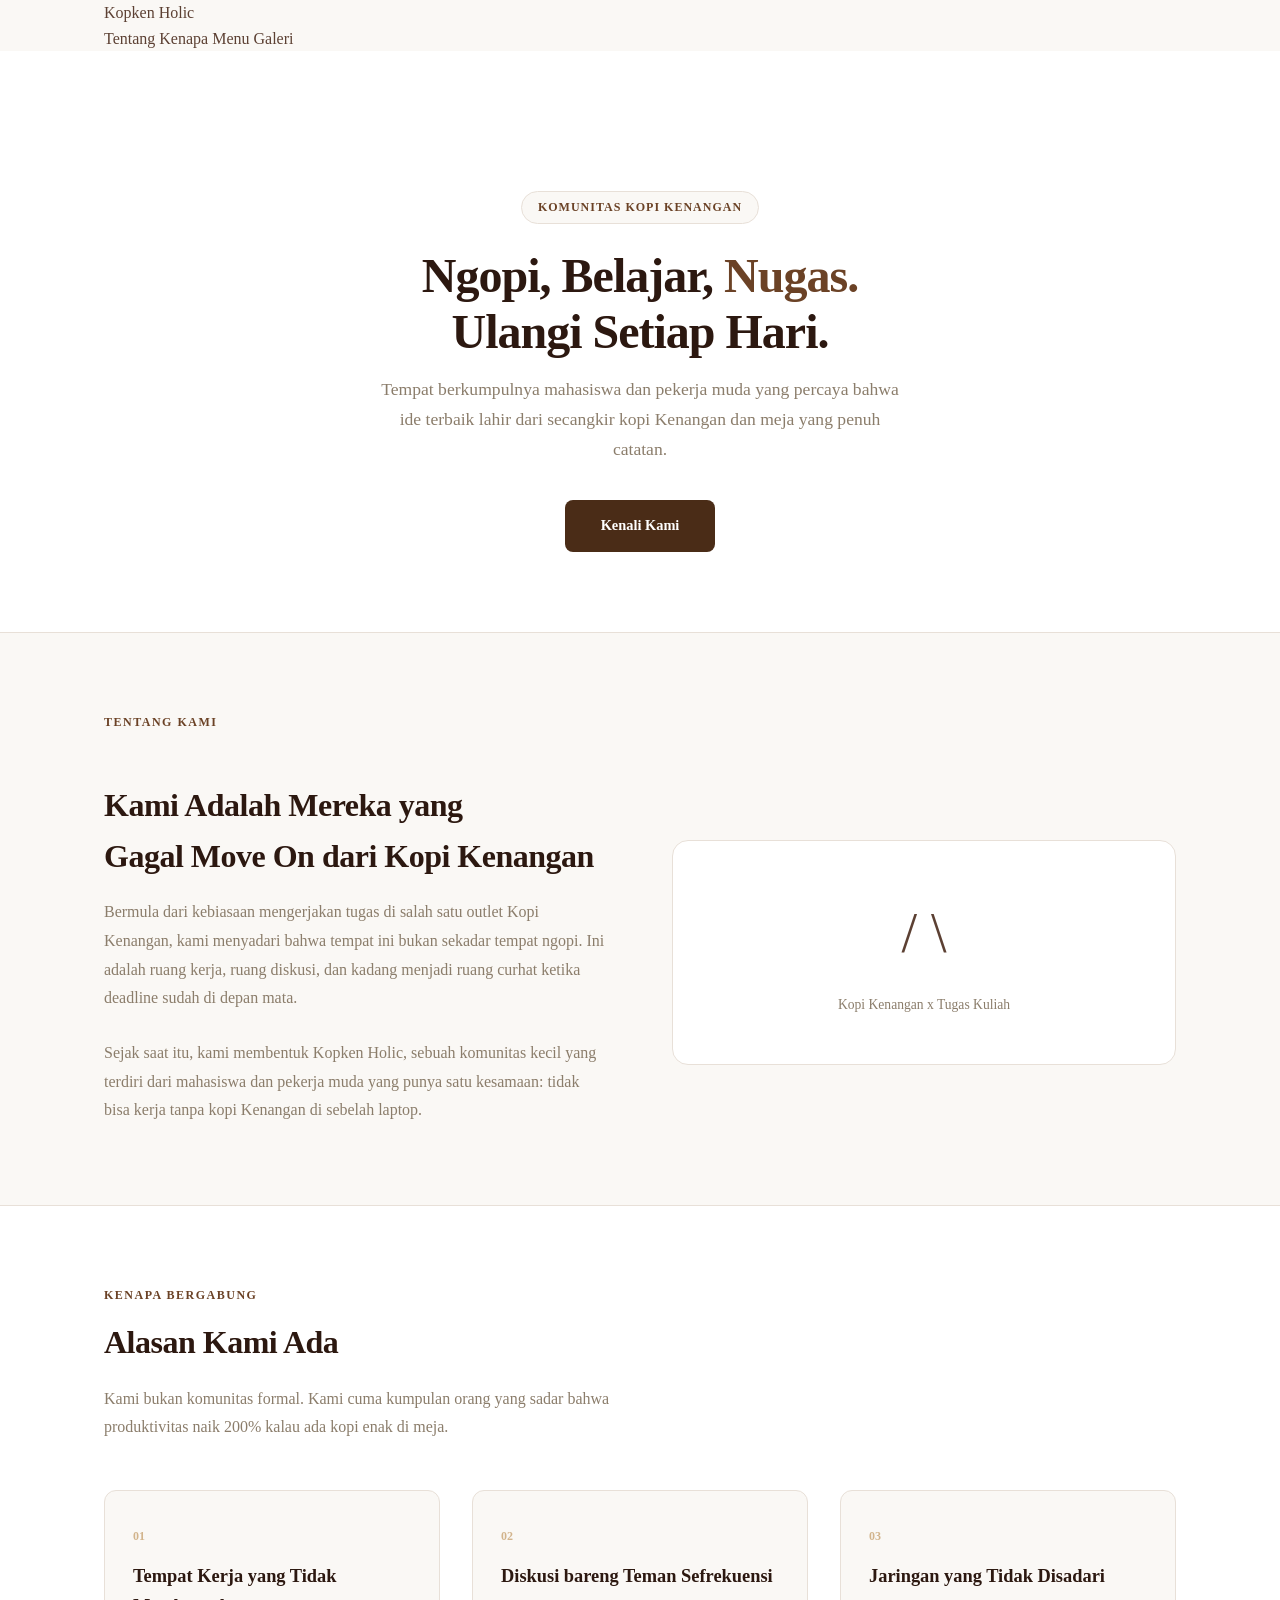
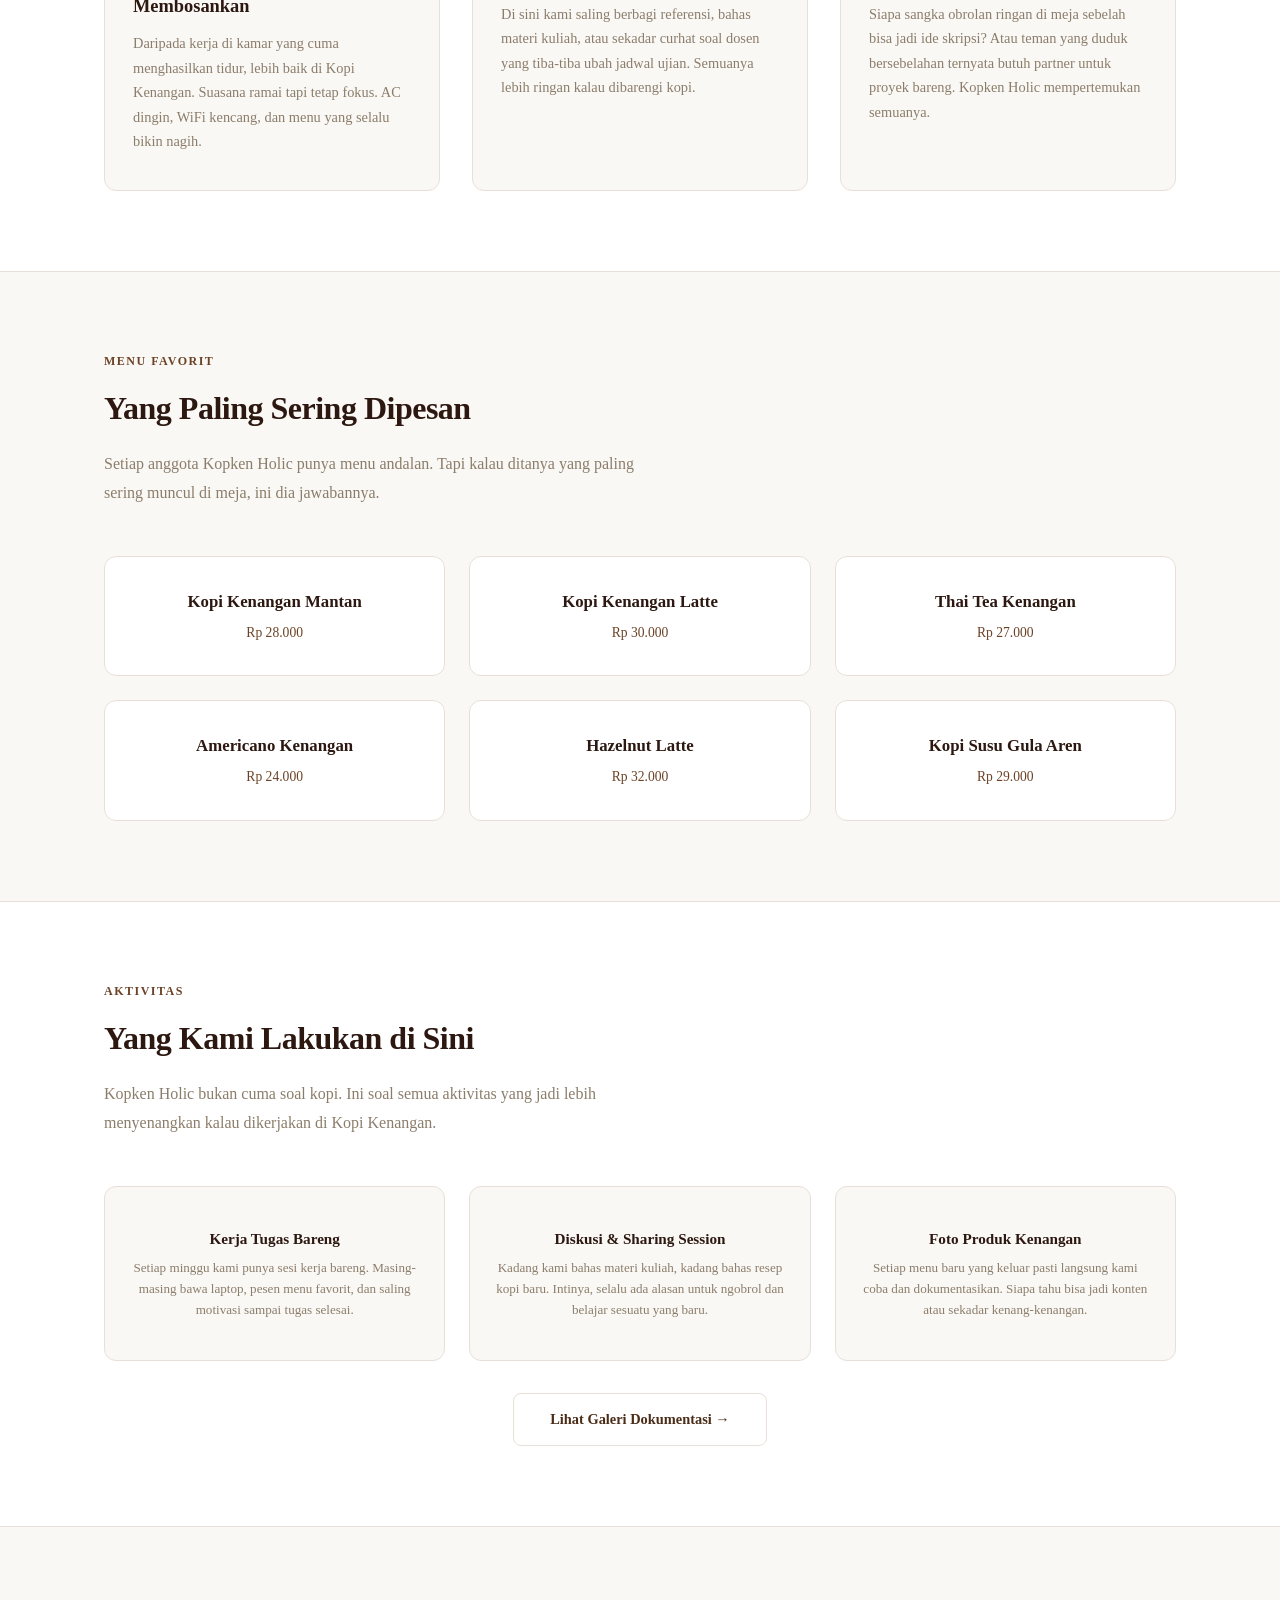
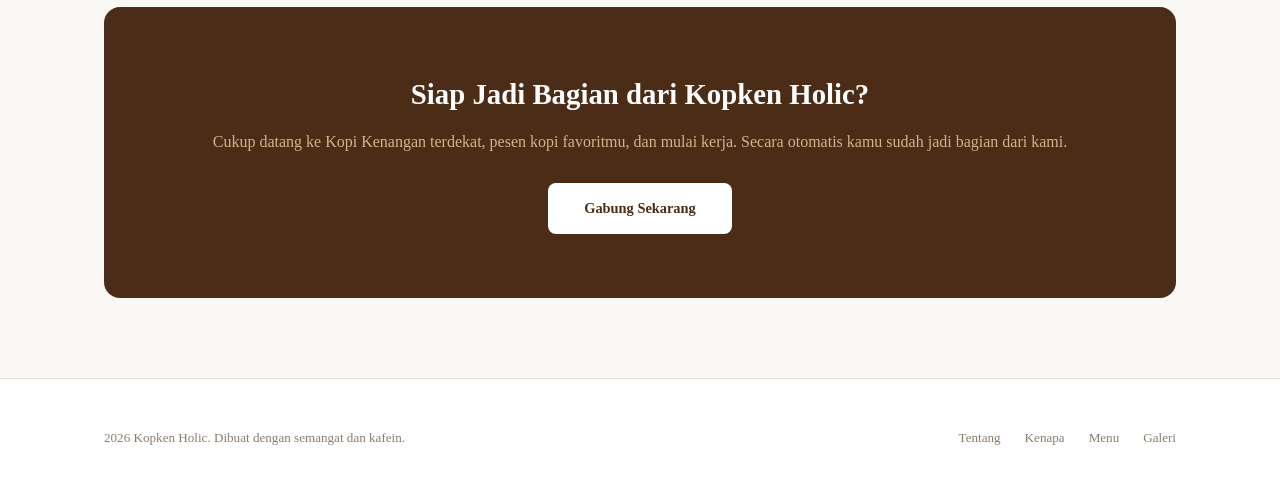
==== index.html @ 0ec41413 "p" ====
<!DOCTYPE html>
<html lang="id">
<head>
  <meta charset="UTF-8">
  <meta name="viewport" content="width=device-width, initial-scale=1.0">
  <title>Kopken Holic - Komunitas Pecandu Kopi Kenangan</title>
  <meta name="description" content="Kopken Holic adalah komunitas anak muda yang hobi nongkrong di Kopi Kenangan sambil belajar dan mengerjakan tugas.">
  <link rel="preconnect" href="https://fonts.googleapis.com">
  <link rel="preconnect" href="https://fonts.gstatic.com" crossorigin>
  <link href="https://fonts.googleapis.com/css2?family=Inter:wght@300;400;500;600;700&display=swap" rel="stylesheet">
  <link rel="stylesheet" href="css/reset.css">
  <link rel="stylesheet" href="css/style.css">
  <link rel="stylesheet" href="css/gallery.css">
</head>
<body>

  <!-- Navbar -->
  <nav class="navbar">
    <div class="container">
      <div class="navbar__logo">Kopken <span>Holic</span></div>
      <div class="navbar__links">
        <a href="#tentang">Tentang</a>
        <a href="#alasan">Kenapa</a>
        <a href="#menu">Menu</a>
        <a href="pages/gallery.html">Galeri</a>
      </div>
    </div>
  </nav>

  <!-- Hero -->
  <section class="hero">
    <div class="container">
      <div class="hero__badge">Komunitas Kopi Kenangan</div>
      <h1 class="hero__title">Ngopi, Belajar, <em>Nugas.</em><br>Ulangi Setiap Hari.</h1>
      <p class="hero__subtitle">
        Tempat berkumpulnya mahasiswa dan pekerja muda yang percaya bahwa ide terbaik lahir dari secangkir kopi Kenangan dan meja yang penuh catatan.
      </p>
      <a href="#tentang" class="hero__cta">Kenali Kami</a>
    </div>
  </section>

  <!-- Tentang -->
  <section class="tentang" id="tentang">
    <div class="container">
      <div class="section-label">Tentang Kami</div>
      <div class="tentang__grid">
        <div>
          <h2 class="section-title">Kami Adalah Mereka yang<br>Gagal Move On dari Kopi Kenangan</h2>
          <p class="section-desc">
            Bermula dari kebiasaan mengerjakan tugas di salah satu outlet Kopi Kenangan, kami menyadari bahwa tempat ini bukan sekadar tempat ngopi. Ini adalah ruang kerja, ruang diskusi, dan kadang menjadi ruang curhat ketika deadline sudah di depan mata.
          </p>
          <br>
          <p class="section-desc">
            Sejak saat itu, kami membentuk Kopken Holic, sebuah komunitas kecil yang terdiri dari mahasiswa dan pekerja muda yang punya satu kesamaan: tidak bisa kerja tanpa kopi Kenangan di sebelah laptop.
          </p>
        </div>
        <div class="tentang__visual">
          <div class="tentang__icon">/ \</div>
          <div class="tentang__visual-text">Kopi Kenangan x Tugas Kuliah</div>
        </div>
      </div>
    </div>
  </section>

  <!-- Alasan Bergabung -->
  <section class="alasan" id="alasan">
    <div class="container">
      <div class="section-label">Kenapa Bergabung</div>
      <h2 class="section-title">Alasan Kami Ada</h2>
      <p class="section-desc">Kami bukan komunitas formal. Kami cuma kumpulan orang yang sadar bahwa produktivitas naik 200% kalau ada kopi enak di meja.</p>
      <div class="alasan__grid">
        <div class="alasan__card">
          <div class="alasan__card-number">01</div>
          <div class="alasan__card-title">Tempat Kerja yang Tidak Membosankan</div>
          <p class="alasan__card-desc">
            Daripada kerja di kamar yang cuma menghasilkan tidur, lebih baik di Kopi Kenangan. Suasana ramai tapi tetap fokus. AC dingin, WiFi kencang, dan menu yang selalu bikin nagih.
          </p>
        </div>
        <div class="alasan__card">
          <div class="alasan__card-number">02</div>
          <div class="alasan__card-title">Diskusi bareng Teman Sefrekuensi</div>
          <p class="alasan__card-desc">
            Di sini kami saling berbagi referensi, bahas materi kuliah, atau sekadar curhat soal dosen yang tiba-tiba ubah jadwal ujian. Semuanya lebih ringan kalau dibarengi kopi.
          </p>
        </div>
        <div class="alasan__card">
          <div class="alasan__card-number">03</div>
          <div class="alasan__card-title">Jaringan yang Tidak Disadari</div>
          <p class="alasan__card-desc">
            Siapa sangka obrolan ringan di meja sebelah bisa jadi ide skripsi? Atau teman yang duduk bersebelahan ternyata butuh partner untuk proyek bareng. Kopken Holic mempertemukan semuanya.
          </p>
        </div>
      </div>
    </div>
  </section>

  <!-- Menu Favorit -->
  <section class="menu" id="menu">
    <div class="container">
      <div class="section-label">Menu Favorit</div>
      <h2 class="section-title">Yang Paling Sering Dipesan</h2>
      <p class="section-desc">Setiap anggota Kopken Holic punya menu andalan. Tapi kalau ditanya yang paling sering muncul di meja, ini dia jawabannya.</p>
      <div class="menu__grid">
        <div class="menu__card">
          <div class="menu__card-name">Kopi Kenangan Mantan</div>
          <div class="menu__card-price">Rp 28.000</div>
        </div>
        <div class="menu__card">
          <div class="menu__card-name">Kopi Kenangan Latte</div>
          <div class="menu__card-price">Rp 30.000</div>
        </div>
        <div class="menu__card">
          <div class="menu__card-name">Thai Tea Kenangan</div>
          <div class="menu__card-price">Rp 27.000</div>
        </div>
        <div class="menu__card">
          <div class="menu__card-name">Americano Kenangan</div>
          <div class="menu__card-price">Rp 24.000</div>
        </div>
        <div class="menu__card">
          <div class="menu__card-name">Hazelnut Latte</div>
          <div class="menu__card-price">Rp 32.000</div>
        </div>
        <div class="menu__card">
          <div class="menu__card-name">Kopi Susu Gula Aren</div>
          <div class="menu__card-price">Rp 29.000</div>
        </div>
      </div>
    </div>
  </section>

  <!-- Galeri Aktivitas -->
  <section class="galeri" id="galeri">
    <div class="container">
      <div class="section-label">Aktivitas</div>
      <h2 class="section-title">Yang Kami Lakukan di Sini</h2>
      <p class="section-desc">Kopken Holic bukan cuma soal kopi. Ini soal semua aktivitas yang jadi lebih menyenangkan kalau dikerjakan di Kopi Kenangan.</p>
      <div class="galeri__grid">
        <div class="galeri__item">
          <div class="galeri__item-title">Kerja Tugas Bareng</div>
          <p class="galeri__item-desc">Setiap minggu kami punya sesi kerja bareng. Masing-masing bawa laptop, pesen menu favorit, dan saling motivasi sampai tugas selesai.</p>
        </div>
        <div class="galeri__item">
          <div class="galeri__item-title">Diskusi & Sharing Session</div>
          <p class="galeri__item-desc">Kadang kami bahas materi kuliah, kadang bahas resep kopi baru. Intinya, selalu ada alasan untuk ngobrol dan belajar sesuatu yang baru.</p>
        </div>
        <div class="galeri__item">
          <div class="galeri__item-title">Foto Produk Kenangan</div>
          <p class="galeri__item-desc">Setiap menu baru yang keluar pasti langsung kami coba dan dokumentasikan. Siapa tahu bisa jadi konten atau sekadar kenang-kenangan.</p>
        </div>
      </div>
      <div style="text-align:center; margin-top:32px;">
        <a href="pages/gallery.html" class="hero__cta" style="background-color: var(--white); color: var(--brown-dark); border:1px solid var(--border);">Lihat Galeri Dokumentasi →</a>
      </div>
    </div>
  </section>

  <!-- CTA Banner -->
  <section class="cta-banner">
    <div class="container">
      <div class="cta-banner__inner">
        <h2 class="cta-banner__title">Siap Jadi Bagian dari Kopken Holic?</h2>
        <p class="cta-banner__desc">Cukup datang ke Kopi Kenangan terdekat, pesen kopi favoritmu, dan mulai kerja. Secara otomatis kamu sudah jadi bagian dari kami.</p>
        <a href="#" class="cta-banner__btn">Gabung Sekarang</a>
      </div>
    </div>
  </section>

  <!-- Footer -->
  <footer class="footer">
    <div class="container">
      <div class="footer__inner">
        <div class="footer__text">2026 Kopken Holic. Dibuat dengan semangat dan kafein.</div>
        <div class="footer__links">
          <a href="#tentang">Tentang</a>
          <a href="#alasan">Kenapa</a>
          <a href="#menu">Menu</a>
          <a href="pages/gallery.html">Galeri</a>
        </div>
      </div>
    </div>
  </footer>

</body>
</html>
---- css/style.css ----
:root {
  --brown-dark: #4A2C17;
  --brown-medium: #6B4226;
  --brown-light: #D2B48C;
  --brown-accent: #8B6914;
  --cream: #FAF8F5;
  --white: #FFFFFF;
  --text-dark: #2C1810;
  --text-body: #5C4033;
  --text-muted: #8B7D6B;
  --border: #E8E0D8;
  --shadow: 0 2px 16px rgba(74, 44, 23, 0.06);
}

body {
  font-family: "Lora", Georgia, "Times New Roman", serif;
  background-color: var(--cream);
  color: var(--text-body);
}

/* ===== HEADER ===== */
.header {
  position: fixed;
  top: 0;
  left: 0;
  width: 100%;
  background-color: var(--white);
  border-bottom: 1px solid var(--border);
  z-index: 100;
}

.header .container {
  display: flex;
  align-items: center;
  justify-content: space-between;
  height: 64px;
  max-width: 1120px;
  margin: 0 auto;
  padding: 0 24px;
}

.header__logo {
  font-size: 1.35rem;
  font-weight: 700;
  color: var(--brown-dark);
  letter-spacing: -0.5px;
}

.header__logo span {
  color: var(--brown-light);
  font-weight: 400;
}

.header__nav {
  display: flex;
  gap: 32px;
}

.header__link {
  font-size: 0.9rem;
  color: var(--text-muted);
  transition: color 0.2s;
}

.header__link:hover,
.header__link--active {
  color: var(--brown-dark);
}

/* ===== CONTAINER ===== */
.container {
  max-width: 1120px;
  margin: 0 auto;
  padding: 0 24px;
}

/* ===== HERO ===== */
.hero {
  padding: 140px 0 80px;
  text-align: center;
  background-color: var(--white);
  border-bottom: 1px solid var(--border);
}

.hero__badge {
  display: inline-block;
  padding: 6px 16px;
  font-size: 0.75rem;
  font-weight: 600;
  color: var(--brown-medium);
  background-color: var(--cream);
  border: 1px solid var(--border);
  border-radius: 100px;
  margin-bottom: 24px;
  text-transform: uppercase;
  letter-spacing: 1px;
}

.hero__title {
  font-size: 3rem;
  font-weight: 700;
  color: var(--text-dark);
  line-height: 1.15;
  margin-bottom: 16px;
  letter-spacing: -1px;
}

.hero__title em {
  font-style: normal;
  color: var(--brown-medium);
}

.hero__subtitle {
  font-size: 1.1rem;
  color: var(--text-muted);
  max-width: 520px;
  margin: 0 auto 36px;
  line-height: 1.7;
}

.hero__cta {
  display: inline-block;
  padding: 14px 36px;
  font-size: 0.9rem;
  font-weight: 600;
  color: var(--white);
  background-color: var(--brown-dark);
  border-radius: 8px;
  transition: background-color 0.2s;
}

.hero__cta:hover {
  background-color: var(--brown-medium);
}

/* ===== TENTANG ===== */
.tentang {
  padding: 80px 0;
}

.section-label {
  font-size: 0.75rem;
  font-weight: 600;
  color: var(--brown-medium);
  text-transform: uppercase;
  letter-spacing: 1.5px;
  margin-bottom: 12px;
}

.section-title {
  font-size: 2rem;
  font-weight: 700;
  color: var(--text-dark);
  margin-bottom: 16px;
  letter-spacing: -0.5px;
}

.section-desc {
  font-size: 1rem;
  color: var(--text-muted);
  max-width: 560px;
  line-height: 1.8;
}

.tentang__grid {
  display: grid;
  grid-template-columns: 1fr 1fr;
  gap: 64px;
  align-items: center;
  margin-top: 48px;
}

.tentang__visual {
  background-color: var(--white);
  border: 1px solid var(--border);
  border-radius: 16px;
  padding: 48px;
  text-align: center;
}

.tentang__icon {
  font-size: 3.5rem;
  margin-bottom: 16px;
}

.tentang__visual-text {
  font-size: 0.85rem;
  color: var(--text-muted);
}

/* ===== ALASAN ===== */
.alasan {
  padding: 80px 0;
  background-color: var(--white);
  border-top: 1px solid var(--border);
  border-bottom: 1px solid var(--border);
}

.alasan__grid {
  display: grid;
  grid-template-columns: repeat(3, 1fr);
  gap: 32px;
  margin-top: 48px;
}

.alasan__card {
  background-color: var(--cream);
  border: 1px solid var(--border);
  border-radius: 12px;
  padding: 36px 28px;
}

.alasan__card-number {
  font-size: 0.75rem;
  font-weight: 700;
  color: var(--brown-light);
  margin-bottom: 16px;
}

.alasan__card-title {
  font-size: 1.15rem;
  font-weight: 600;
  color: var(--text-dark);
  margin-bottom: 10px;
}

.alasan__card-desc {
  font-size: 0.9rem;
  color: var(--text-muted);
  line-height: 1.7;
}

/* ===== MENU FAVORIT ===== */
.menu {
  padding: 80px 0;
}

.menu__grid {
  display: grid;
  grid-template-columns: repeat(3, 1fr);
  gap: 24px;
  margin-top: 48px;
}

.menu__card {
  background-color: var(--white);
  border: 1px solid var(--border);
  border-radius: 12px;
  padding: 32px 24px;
  text-align: center;
}

.menu__card-emoji {
  font-size: 2.5rem;
  margin-bottom: 16px;
}

.menu__card-name {
  font-size: 1.05rem;
  font-weight: 600;
  color: var(--text-dark);
  margin-bottom: 6px;
}

.menu__card-price {
  font-size: 0.85rem;
  color: var(--brown-medium);
  font-weight: 500;
}

/* ===== GALERI ===== */
.galeri {
  padding: 80px 0;
  background-color: var(--white);
  border-top: 1px solid var(--border);
  border-bottom: 1px solid var(--border);
}

.galeri__grid {
  display: grid;
  grid-template-columns: repeat(3, 1fr);
  gap: 24px;
  margin-top: 48px;
}

.galeri__item {
  background-color: var(--cream);
  border: 1px solid var(--border);
  border-radius: 12px;
  padding: 40px 24px;
  text-align: center;
}

.galeri__item-icon {
  font-size: 2.5rem;
  margin-bottom: 14px;
}

.galeri__item-title {
  font-size: 0.95rem;
  font-weight: 600;
  color: var(--text-dark);
  margin-bottom: 6px;
}

.galeri__item-desc {
  font-size: 0.82rem;
  color: var(--text-muted);
}

/* ===== CTA BANNER ===== */
.cta-banner {
  padding: 80px 0;
  text-align: center;
}

.cta-banner__inner {
  background-color: var(--brown-dark);
  border-radius: 16px;
  padding: 64px 40px;
}

.cta-banner__title {
  font-size: 1.8rem;
  font-weight: 700;
  color: var(--white);
  margin-bottom: 12px;
}

.cta-banner__desc {
  font-size: 1rem;
  color: var(--brown-light);
  margin-bottom: 28px;
}

.cta-banner__btn {
  display: inline-block;
  padding: 14px 36px;
  font-size: 0.9rem;
  font-weight: 600;
  color: var(--brown-dark);
  background-color: var(--white);
  border-radius: 8px;
  transition: background-color 0.2s;
}

.cta-banner__btn:hover {
  background-color: var(--cream);
}

/* ===== FOOTER ===== */
.footer {
  padding: 48px 0;
  border-top: 1px solid var(--border);
  background-color: var(--white);
}

.footer__inner {
  display: flex;
  justify-content: space-between;
  align-items: center;
}

.footer__text {
  font-size: 0.82rem;
  color: var(--text-muted);
}

.footer__links {
  display: flex;
  gap: 24px;
}

.footer__links a {
  font-size: 0.82rem;
  color: var(--text-muted);
}

.footer__links a:hover {
  color: var(--brown-dark);
}

/* ===== RESPONSIVE ===== */
@media (max-width: 768px) {
  .hero__title {
    font-size: 2rem;
  }

  .header__nav {
    gap: 20px;
  }

  .tentang__grid {
    grid-template-columns: 1fr;
    gap: 40px;
  }

  .alasan__grid,
  .menu__grid,
  .galeri__grid {
    grid-template-columns: 1fr;
  }

  .footer__inner {
    flex-direction: column;
    gap: 16px;
    text-align: center;
  }

  .cta-banner__inner {
    padding: 48px 24px;
  }
}
---- css/gallery.css ----
/* ===== GALLERY PAGE — harmonis dengan style.css ===== */

/* Gallery Hero (mirip .hero tapi lebih compact) */
.gallery-hero {
  padding: 120px 0 56px;
  text-align: center;
  background-color: var(--white);
  border-bottom: 1px solid var(--border);
}

.gallery-hero__eyebrow {
  display: inline-block;
  padding: 6px 14px;
  font-size: 0.72rem;
  font-weight: 600;
  color: var(--brown-medium);
  background-color: var(--cream);
  border: 1px solid var(--border);
  border-radius: 100px;
  text-transform: uppercase;
  letter-spacing: 1px;
  margin-bottom: 18px;
}

.gallery-hero__title {
  font-size: 2.6rem;
  font-weight: 700;
  color: var(--text-dark);
  letter-spacing: -0.8px;
  line-height: 1.15;
  margin-bottom: 12px;
}

.gallery-hero__title em {
  font-style: normal;
  color: var(--brown-medium);
}

.gallery-hero__subtitle {
  font-size: 1rem;
  color: var(--text-muted);
  max-width: 560px;
  margin: 0 auto 10px;
  line-height: 1.75;
}

.gallery-hero__hint {
  margin-top: 18px;
  display: inline-flex;
  align-items: center;
  gap: 8px;
  font-size: 0.78rem;
  color: var(--text-muted);
  background: var(--cream);
  border: 1px dashed var(--border);
  border-radius: 100px;
  padding: 8px 14px;
}

/* Filter */
.gallery-filter {
  display: flex;
  flex-wrap: wrap;
  gap: 10px;
  justify-content: center;
  margin-top: 28px;
}

.gallery-filter__btn {
  appearance: none;
  border: 1px solid var(--border);
  background: var(--white);
  color: var(--text-muted);
  font-size: 0.82rem;
  font-weight: 600;
  letter-spacing: 0.2px;
  padding: 8px 16px;
  border-radius: 100px;
  cursor: pointer;
  transition: all 0.2s;
}

.gallery-filter__btn:hover {
  border-color: var(--brown-light);
  color: var(--brown-dark);
}

.gallery-filter__btn.is-active {
  background: var(--brown-dark);
  border-color: var(--brown-dark);
  color: var(--white);
}

/* Section wrapper */
.gallery-section {
  padding: 48px 0 80px;
}

.gallery-section__head {
  display: flex;
  align-items: end;
  justify-content: space-between;
  gap: 24px;
  flex-wrap: wrap;
  margin-bottom: 8px;
}

.gallery-count {
  font-size: 0.82rem;
  color: var(--text-muted);
}

/* Grid */
.doc-grid {
  display: grid;
  grid-template-columns: repeat(3, 1fr);
  gap: 24px;
  margin-top: 28px;
}

/* Card */
.doc-card {
  background: var(--white);
  border: 1px solid var(--border);
  border-radius: 14px;
  overflow: hidden;
  display: flex;
  flex-direction: column;
  transition: box-shadow 0.22s, transform 0.22s, border-color 0.22s;
  cursor: pointer;
}

.doc-card:hover {
  transform: translateY(-3px);
  box-shadow: var(--shadow);
  border-color: #DDD2C5;
}

.doc-card__thumb {
  position: relative;
  aspect-ratio: 4 / 3;
  background: var(--cream);
  overflow: hidden;
  border-bottom: 1px solid var(--border);
}

/* Placeholder style kalau img belum diganti — tetap terlihat rapi */
.doc-card__thumb img {
  width: 100%;
  height: 100%;
  object-fit: cover;
  display: block;
  transition: transform 0.35s;
}

.doc-card:hover .doc-card__thumb img {
  transform: scale(1.04);
}

/* Jika user belum upload, div placeholder ini akan kelihatan */
.doc-card__placeholder {
  width: 100%;
  height: 100%;
  display: grid;
  place-items: center;
  padding: 20px;
  text-align: center;
  background: repeating-linear-gradient(135deg, var(--cream), var(--cream) 12px, #F1E8DD 12px, #F1E8DD 24px);
  color: var(--text-muted);
}

.doc-card__placeholder-inner {
  background: var(--white);
  border: 1px dashed var(--border);
  border-radius: 10px;
  padding: 14px 16px;
  font-size: 0.78rem;
  line-height: 1.6;
}

.doc-card__placeholder-inner strong {
  display: block;
  font-size: 0.82rem;
  color: var(--brown-medium);
  margin-bottom: 2px;
}

.doc-card__badge {
  position: absolute;
  top: 12px;
  left: 12px;
  font-size: 0.68rem;
  font-weight: 700;
  letter-spacing: 0.6px;
  text-transform: uppercase;
  color: var(--brown-dark);
  background: rgba(255,255,255,0.92);
  border: 1px solid var(--border);
  backdrop-filter: blur(6px);
  padding: 5px 10px;
  border-radius: 100px;
}

.doc-card__body {
  padding: 18px 18px 16px;
  display: flex;
  flex-direction: column;
  gap: 6px;
  flex: 1;
}

.doc-card__title {
  font-size: 0.98rem;
  font-weight: 600;
  color: var(--text-dark);
  line-height: 1.4;
}

.doc-card__meta {
  font-size: 0.74rem;
  color: var(--brown-medium);
  font-weight: 500;
}

.doc-card__desc {
  font-size: 0.82rem;
  color: var(--text-muted);
  line-height: 1.65;
  margin-top: 4px;
}

/* Helper callout cara upload */
.upload-guide {
  margin-top: 40px;
  background: var(--white);
  border: 1px solid var(--border);
  border-radius: 14px;
  padding: 24px 22px;
  display: grid;
  grid-template-columns: 1fr auto;
  gap: 20px;
  align-items: center;
}

.upload-guide__title {
  font-size: 0.95rem;
  font-weight: 700;
  color: var(--text-dark);
  margin-bottom: 6px;
}

.upload-guide__desc {
  font-size: 0.84rem;
  color: var(--text-muted);
  line-height: 1.7;
}

.upload-guide__desc code {
  font-size: 0.78rem;
  background: var(--cream);
  border: 1px solid var(--border);
  padding: 1px 6px;
  border-radius: 6px;
  color: var(--brown-medium);
}

.upload-guide__icon {
  font-size: 1.8rem;
  width: 52px;
  height: 52px;
  display: grid;
  place-items: center;
  background: var(--cream);
  border: 1px solid var(--border);
  border-radius: 12px;
}

/* Lightbox */
.lightbox {
  position: fixed;
  inset: 0;
  background: rgba(44, 24, 16, 0.78);
  backdrop-filter: blur(4px);
  display: none;
  align-items: center;
  justify-content: center;
  padding: 32px 20px;
  z-index: 200;
}

.lightbox.is-open {
  display: flex;
}

.lightbox__content {
  background: var(--white);
  border-radius: 14px;
  overflow: hidden;
  max-width: 860px;
  width: 100%;
  max-height: 90vh;
  display: grid;
  grid-template-columns: 1.45fr 0.9fr;
}

.lightbox__media {
  background: var(--cream);
  display: grid;
  place-items: center;
  min-height: 320px;
}

.lightbox__media img {
  width: 100%;
  height: 100%;
  object-fit: cover;
  max-height: 90vh;
}

.lightbox__info {
  padding: 24px 22px;
  display: flex;
  flex-direction: column;
  gap: 10px;
}

.lightbox__close {
  appearance: none;
  border: 1px solid var(--border);
  background: var(--white);
  color: var(--text-muted);
  border-radius: 100px;
  padding: 6px 12px;
  font-size: 0.78rem;
  font-weight: 600;
  cursor: pointer;
  align-self: flex-start;
}

.lightbox__close:hover {
  color: var(--brown-dark);
  border-color: var(--brown-light);
}

/* Active nav state */
.navbar__links a.is-active {
  color: var(--brown-dark);
  font-weight: 600;
}

/* Responsive */
@media (max-width: 900px) {
  .doc-grid {
    grid-template-columns: repeat(2, 1fr);
  }
  .lightbox__content {
    grid-template-columns: 1fr;
  }
  .lightbox__media {
    max-height: 44vh;
  }
  .upload-guide {
    grid-template-columns: 1fr;
  }
}

@media (max-width: 600px) {
  .gallery-hero__title {
    font-size: 1.9rem;
  }
  .doc-grid {
    grid-template-columns: 1fr;
  }
  .gallery-section {
    padding: 32px 0 64px;
  }
}
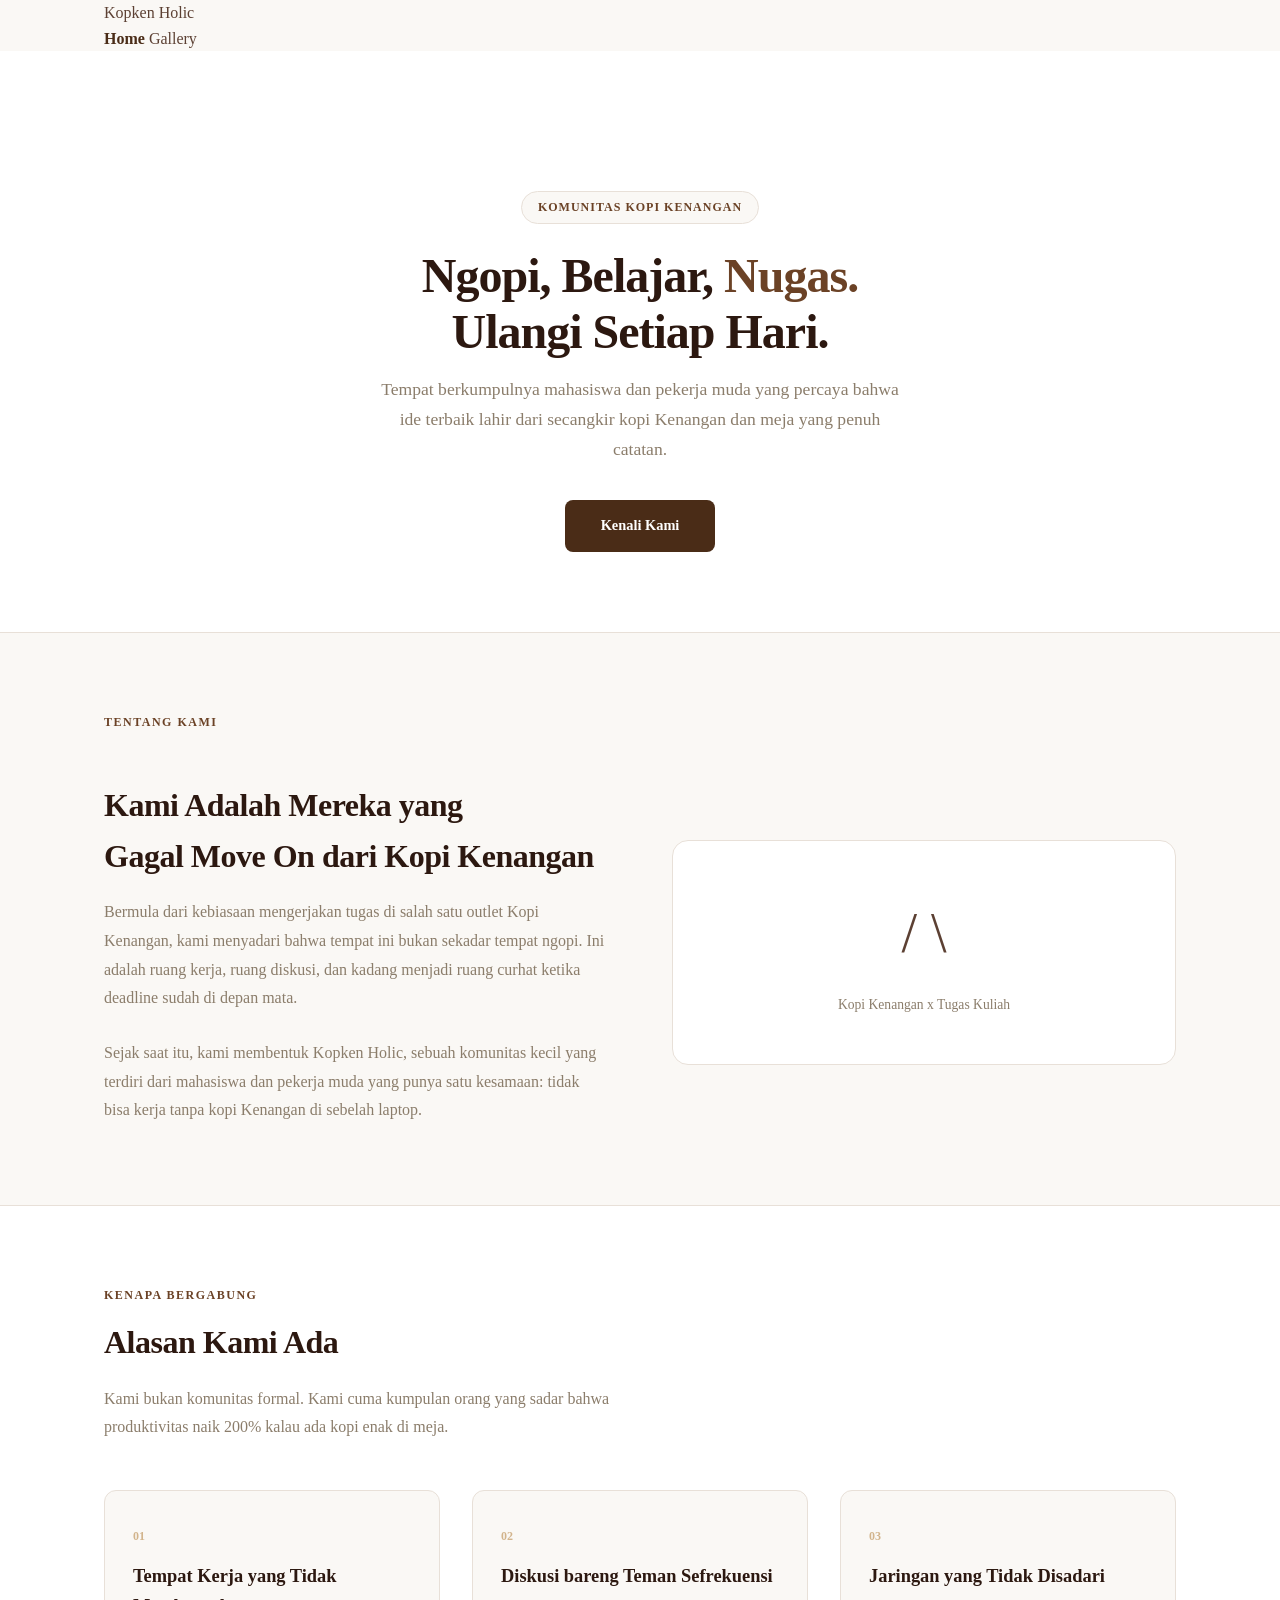
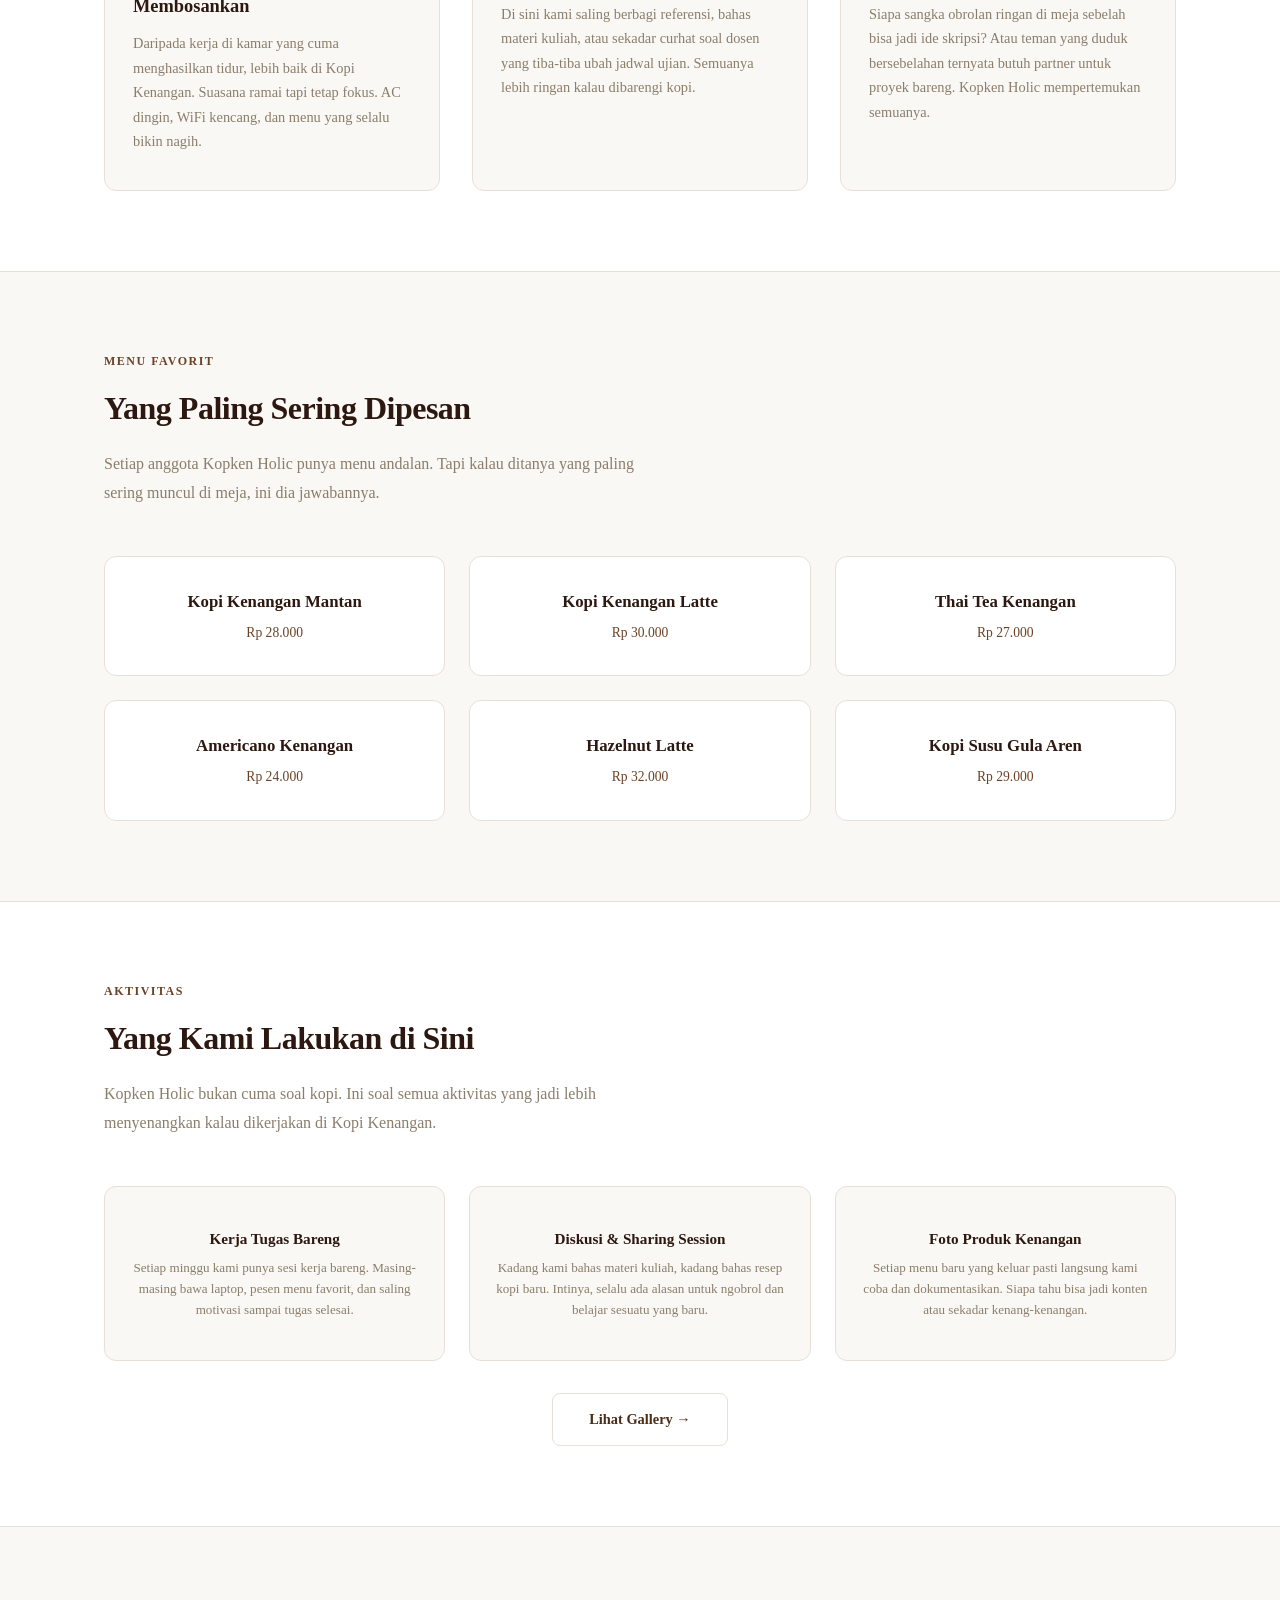
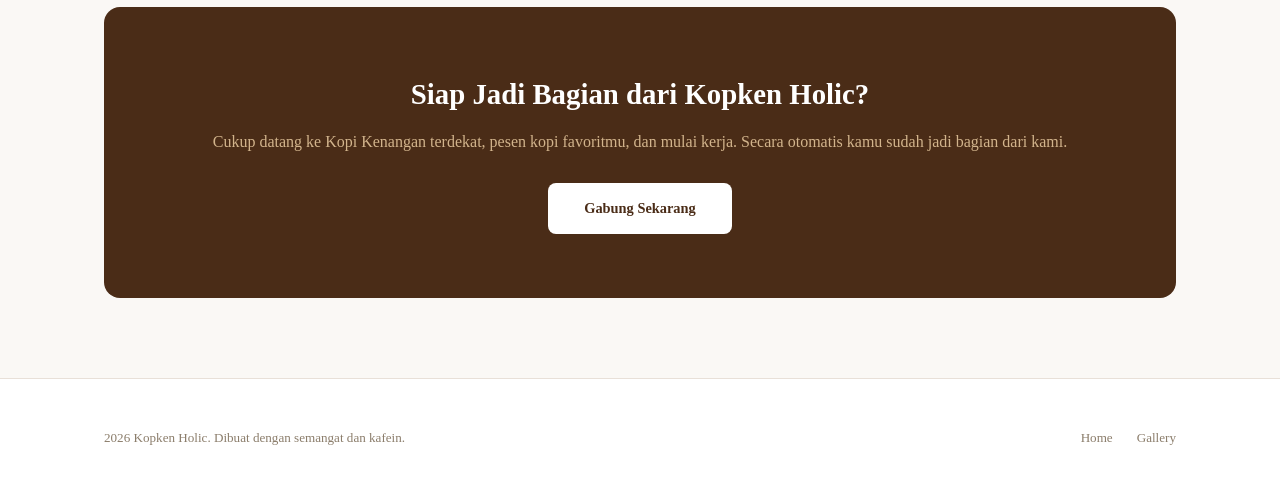
==== commit 77f50ea2: "Fix Gallery" ====
--- a/index.html
+++ b/index.html
@@ -14,15 +14,13 @@
 </head>
 <body>
 
-  <!-- Navbar -->
+  <!-- Navbar: Home (tentang+kenapa+menu) + Gallery -->
   <nav class="navbar">
     <div class="container">
-      <div class="navbar__logo">Kopken <span>Holic</span></div>
+      <a href="index.html" class="navbar__logo">Kopken <span>Holic</span></a>
       <div class="navbar__links">
-        <a href="#tentang">Tentang</a>
-        <a href="#alasan">Kenapa</a>
-        <a href="#menu">Menu</a>
-        <a href="pages/gallery.html">Galeri</a>
+        <a href="index.html" class="is-active">Home</a>
+        <a href="pages/gallery.html">Gallery</a>
       </div>
     </div>
   </nav>
@@ -150,7 +148,7 @@
         </div>
       </div>
       <div style="text-align:center; margin-top:32px;">
-        <a href="pages/gallery.html" class="hero__cta" style="background-color: var(--white); color: var(--brown-dark); border:1px solid var(--border);">Lihat Galeri Dokumentasi →</a>
+        <a href="pages/gallery.html" class="hero__cta" style="background-color: var(--white); color: var(--brown-dark); border:1px solid var(--border);">Lihat Gallery →</a>
       </div>
     </div>
   </section>
@@ -172,10 +170,8 @@
       <div class="footer__inner">
         <div class="footer__text">2026 Kopken Holic. Dibuat dengan semangat dan kafein.</div>
         <div class="footer__links">
-          <a href="#tentang">Tentang</a>
-          <a href="#alasan">Kenapa</a>
-          <a href="#menu">Menu</a>
-          <a href="pages/gallery.html">Galeri</a>
+          <a href="index.html">Home</a>
+          <a href="pages/gallery.html">Gallery</a>
         </div>
       </div>
     </div>
--- a/css/gallery.css
+++ b/css/gallery.css
@@ -1,8 +1,7 @@
-/* ===== GALLERY PAGE — harmonis dengan style.css ===== */
+/* ===== GALLERY PAGE — polosan, harmonis dengan style.css ===== */
 
-/* Gallery Hero (mirip .hero tapi lebih compact) */
 .gallery-hero {
-  padding: 120px 0 56px;
+  padding: 120px 0 48px;
   text-align: center;
   background-color: var(--white);
   border-bottom: 1px solid var(--border);
@@ -40,94 +39,29 @@
   font-size: 1rem;
   color: var(--text-muted);
   max-width: 560px;
-  margin: 0 auto 10px;
+  margin: 0 auto;
   line-height: 1.75;
 }
 
-.gallery-hero__hint {
-  margin-top: 18px;
-  display: inline-flex;
-  align-items: center;
-  gap: 8px;
-  font-size: 0.78rem;
-  color: var(--text-muted);
-  background: var(--cream);
-  border: 1px dashed var(--border);
-  border-radius: 100px;
-  padding: 8px 14px;
-}
-
-/* Filter */
-.gallery-filter {
-  display: flex;
-  flex-wrap: wrap;
-  gap: 10px;
-  justify-content: center;
-  margin-top: 28px;
-}
-
-.gallery-filter__btn {
-  appearance: none;
-  border: 1px solid var(--border);
-  background: var(--white);
-  color: var(--text-muted);
-  font-size: 0.82rem;
-  font-weight: 600;
-  letter-spacing: 0.2px;
-  padding: 8px 16px;
-  border-radius: 100px;
-  cursor: pointer;
-  transition: all 0.2s;
-}
-
-.gallery-filter__btn:hover {
-  border-color: var(--brown-light);
-  color: var(--brown-dark);
-}
-
-.gallery-filter__btn.is-active {
-  background: var(--brown-dark);
-  border-color: var(--brown-dark);
-  color: var(--white);
-}
-
-/* Section wrapper */
+/* Section */
 .gallery-section {
   padding: 48px 0 80px;
 }
 
-.gallery-section__head {
-  display: flex;
-  align-items: end;
-  justify-content: space-between;
-  gap: 24px;
-  flex-wrap: wrap;
-  margin-bottom: 8px;
-}
-
-.gallery-count {
-  font-size: 0.82rem;
-  color: var(--text-muted);
-}
-
-/* Grid */
+/* Grid — hanya gambar */
 .doc-grid {
   display: grid;
   grid-template-columns: repeat(3, 1fr);
-  gap: 24px;
-  margin-top: 28px;
+  gap: 20px;
 }
 
-/* Card */
 .doc-card {
   background: var(--white);
   border: 1px solid var(--border);
   border-radius: 14px;
   overflow: hidden;
-  display: flex;
-  flex-direction: column;
+  cursor: pointer;
   transition: box-shadow 0.22s, transform 0.22s, border-color 0.22s;
-  cursor: pointer;
 }
 
 .doc-card:hover {
@@ -137,14 +71,11 @@
 }
 
 .doc-card__thumb {
-  position: relative;
   aspect-ratio: 4 / 3;
   background: var(--cream);
   overflow: hidden;
-  border-bottom: 1px solid var(--border);
 }
 
-/* Placeholder style kalau img belum diganti — tetap terlihat rapi */
 .doc-card__thumb img {
   width: 100%;
   height: 100%;
@@ -157,129 +88,11 @@
   transform: scale(1.04);
 }
 
-/* Jika user belum upload, div placeholder ini akan kelihatan */
-.doc-card__placeholder {
-  width: 100%;
-  height: 100%;
-  display: grid;
-  place-items: center;
-  padding: 20px;
-  text-align: center;
-  background: repeating-linear-gradient(135deg, var(--cream), var(--cream) 12px, #F1E8DD 12px, #F1E8DD 24px);
-  color: var(--text-muted);
-}
-
-.doc-card__placeholder-inner {
-  background: var(--white);
-  border: 1px dashed var(--border);
-  border-radius: 10px;
-  padding: 14px 16px;
-  font-size: 0.78rem;
-  line-height: 1.6;
-}
-
-.doc-card__placeholder-inner strong {
-  display: block;
-  font-size: 0.82rem;
-  color: var(--brown-medium);
-  margin-bottom: 2px;
-}
-
-.doc-card__badge {
-  position: absolute;
-  top: 12px;
-  left: 12px;
-  font-size: 0.68rem;
-  font-weight: 700;
-  letter-spacing: 0.6px;
-  text-transform: uppercase;
-  color: var(--brown-dark);
-  background: rgba(255,255,255,0.92);
-  border: 1px solid var(--border);
-  backdrop-filter: blur(6px);
-  padding: 5px 10px;
-  border-radius: 100px;
-}
-
-.doc-card__body {
-  padding: 18px 18px 16px;
-  display: flex;
-  flex-direction: column;
-  gap: 6px;
-  flex: 1;
-}
-
-.doc-card__title {
-  font-size: 0.98rem;
-  font-weight: 600;
-  color: var(--text-dark);
-  line-height: 1.4;
-}
-
-.doc-card__meta {
-  font-size: 0.74rem;
-  color: var(--brown-medium);
-  font-weight: 500;
-}
-
-.doc-card__desc {
-  font-size: 0.82rem;
-  color: var(--text-muted);
-  line-height: 1.65;
-  margin-top: 4px;
-}
-
-/* Helper callout cara upload */
-.upload-guide {
-  margin-top: 40px;
-  background: var(--white);
-  border: 1px solid var(--border);
-  border-radius: 14px;
-  padding: 24px 22px;
-  display: grid;
-  grid-template-columns: 1fr auto;
-  gap: 20px;
-  align-items: center;
-}
-
-.upload-guide__title {
-  font-size: 0.95rem;
-  font-weight: 700;
-  color: var(--text-dark);
-  margin-bottom: 6px;
-}
-
-.upload-guide__desc {
-  font-size: 0.84rem;
-  color: var(--text-muted);
-  line-height: 1.7;
-}
-
-.upload-guide__desc code {
-  font-size: 0.78rem;
-  background: var(--cream);
-  border: 1px solid var(--border);
-  padding: 1px 6px;
-  border-radius: 6px;
-  color: var(--brown-medium);
-}
-
-.upload-guide__icon {
-  font-size: 1.8rem;
-  width: 52px;
-  height: 52px;
-  display: grid;
-  place-items: center;
-  background: var(--cream);
-  border: 1px solid var(--border);
-  border-radius: 12px;
-}
-
-/* Lightbox */
+/* Lightbox polosan */
 .lightbox {
   position: fixed;
   inset: 0;
-  background: rgba(44, 24, 16, 0.78);
+  background: rgba(44, 24, 16, 0.82);
   backdrop-filter: blur(4px);
   display: none;
   align-items: center;
@@ -292,57 +105,39 @@
   display: flex;
 }
 
-.lightbox__content {
-  background: var(--white);
-  border-radius: 14px;
-  overflow: hidden;
-  max-width: 860px;
-  width: 100%;
-  max-height: 90vh;
-  display: grid;
-  grid-template-columns: 1.45fr 0.9fr;
-}
-
-.lightbox__media {
-  background: var(--cream);
-  display: grid;
-  place-items: center;
-  min-height: 320px;
-}
-
-.lightbox__media img {
-  width: 100%;
-  height: 100%;
-  object-fit: cover;
-  max-height: 90vh;
-}
-
-.lightbox__info {
-  padding: 24px 22px;
-  display: flex;
-  flex-direction: column;
-  gap: 10px;
+.lightbox img {
+  max-width: min(900px, 92vw);
+  max-height: 88vh;
+  width: auto;
+  height: auto;
+  border-radius: 12px;
+  box-shadow: 0 16px 48px rgba(0,0,0,0.35);
 }
 
 .lightbox__close {
+  position: absolute;
+  top: 20px;
+  right: 20px;
   appearance: none;
-  border: 1px solid var(--border);
-  background: var(--white);
-  color: var(--text-muted);
+  border: 1px solid rgba(255,255,255,0.25);
+  background: rgba(255,255,255,0.12);
+  color: var(--white);
+  backdrop-filter: blur(6px);
   border-radius: 100px;
-  padding: 6px 12px;
-  font-size: 0.78rem;
-  font-weight: 600;
+  width: 40px;
+  height: 40px;
+  display: grid;
+  place-items: center;
+  font-size: 1rem;
   cursor: pointer;
-  align-self: flex-start;
+  transition: background 0.2s;
 }
 
 .lightbox__close:hover {
-  color: var(--brown-dark);
-  border-color: var(--brown-light);
+  background: rgba(255,255,255,0.22);
 }
 
-/* Active nav state */
+/* Active nav */
 .navbar__links a.is-active {
   color: var(--brown-dark);
   font-weight: 600;
@@ -352,15 +147,6 @@
 @media (max-width: 900px) {
   .doc-grid {
     grid-template-columns: repeat(2, 1fr);
-  }
-  .lightbox__content {
-    grid-template-columns: 1fr;
-  }
-  .lightbox__media {
-    max-height: 44vh;
-  }
-  .upload-guide {
-    grid-template-columns: 1fr;
   }
 }
 
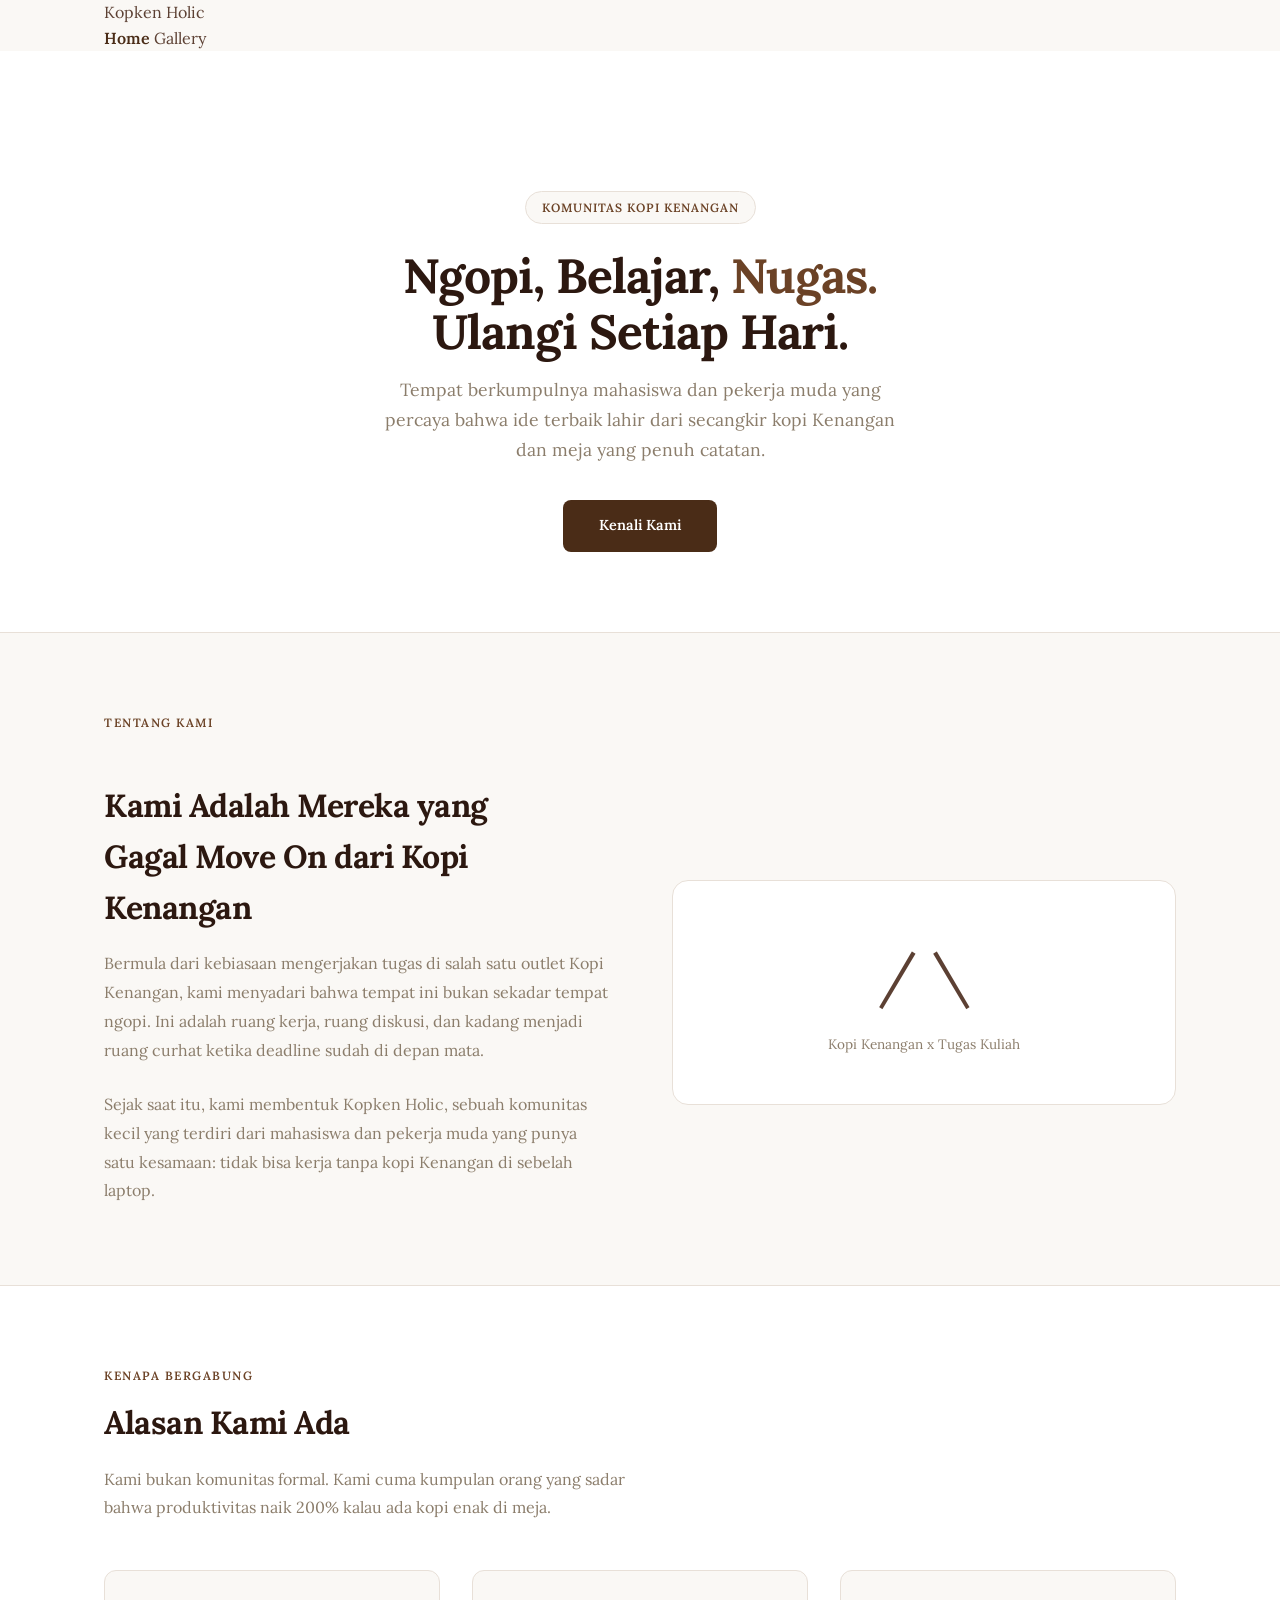
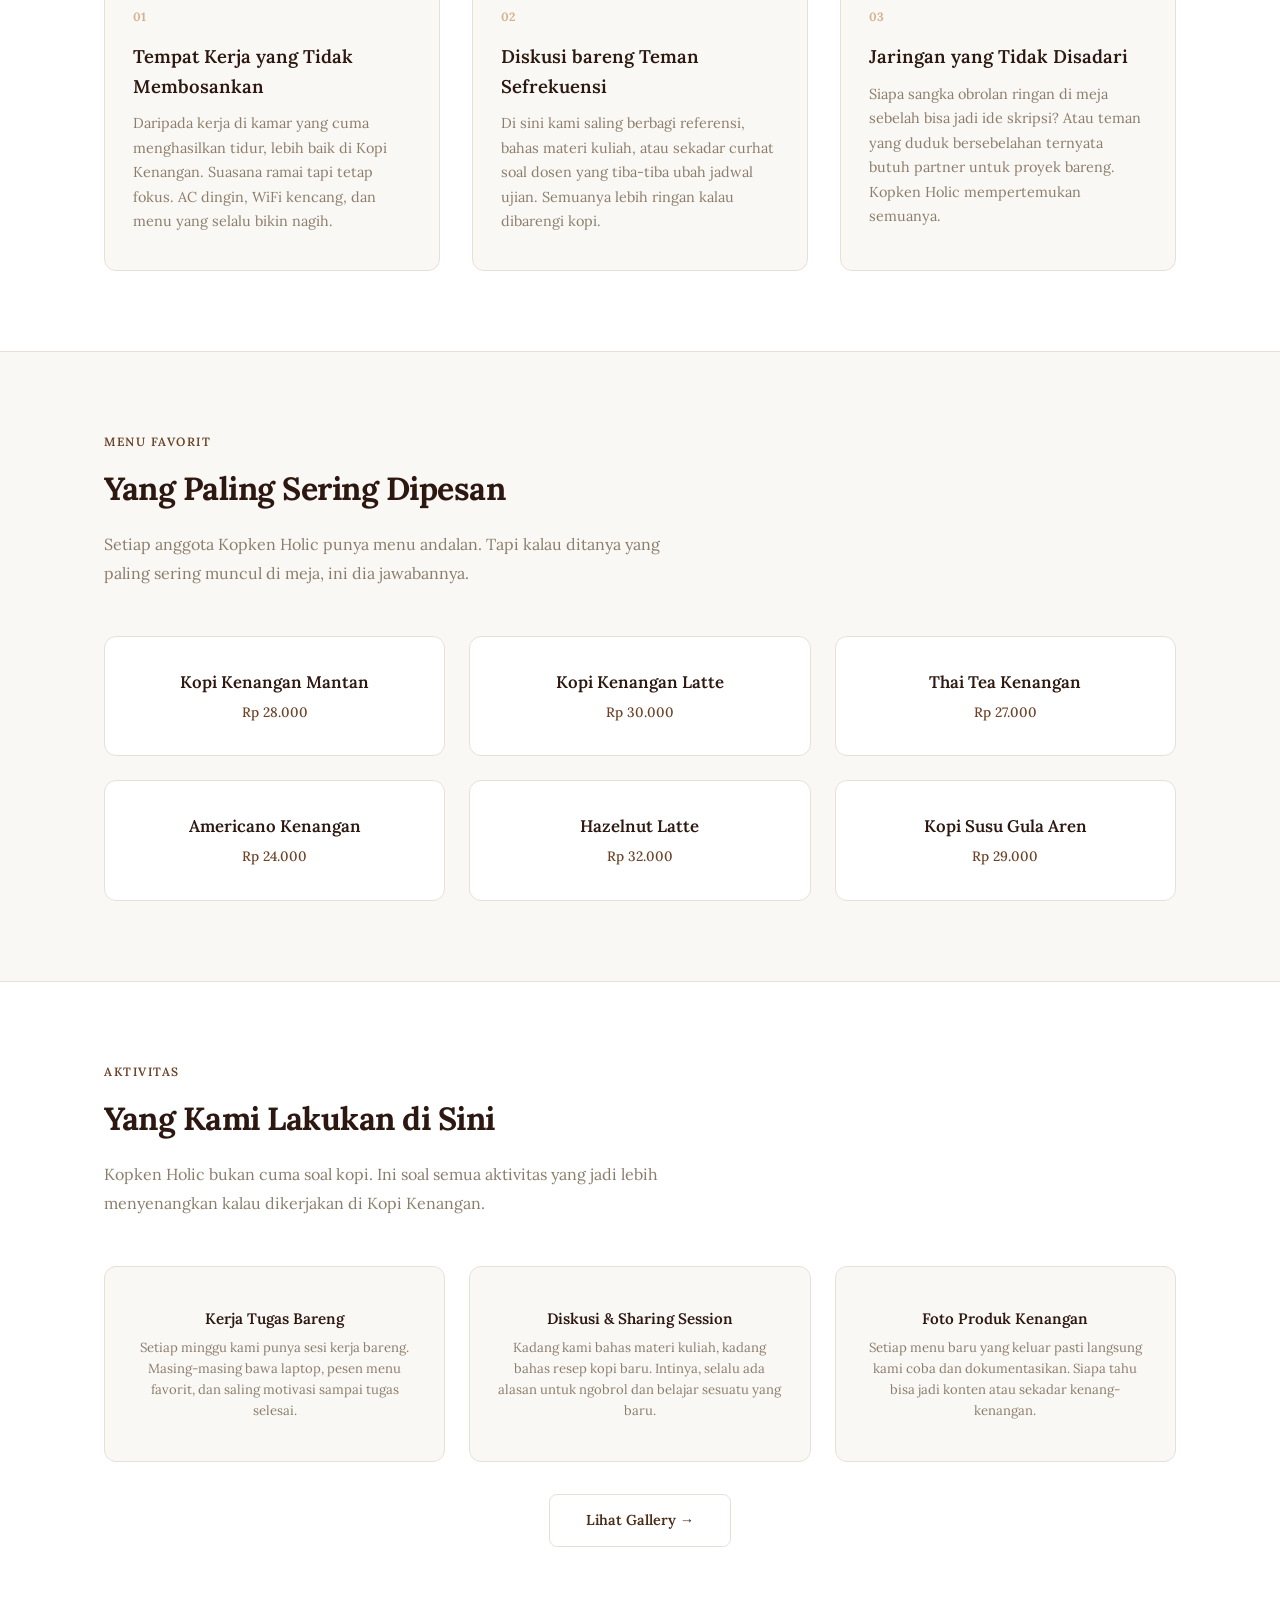
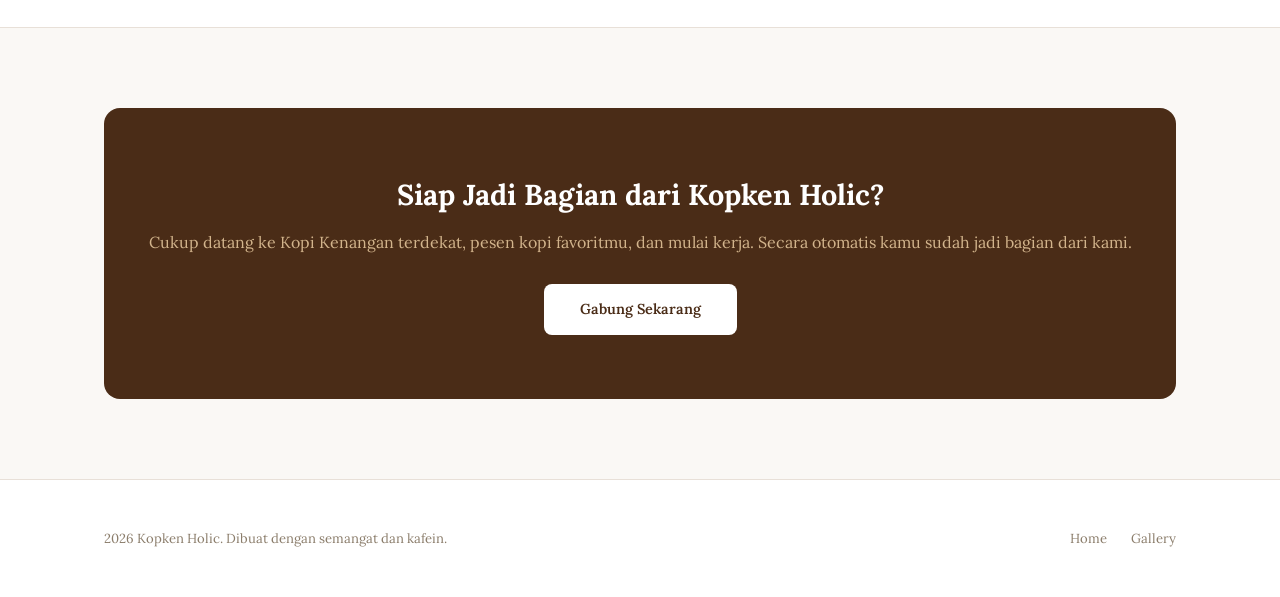
==== commit 13ef5eaa: "Pull" ====
--- a/index.html
+++ b/index.html
@@ -1,17 +1,20 @@
 <!DOCTYPE html>
 <html lang="id">
+
 <head>
   <meta charset="UTF-8">
   <meta name="viewport" content="width=device-width, initial-scale=1.0">
   <title>Kopken Holic - Komunitas Pecandu Kopi Kenangan</title>
-  <meta name="description" content="Kopken Holic adalah komunitas anak muda yang hobi nongkrong di Kopi Kenangan sambil belajar dan mengerjakan tugas.">
+  <meta name="description"
+    content="Kopken Holic adalah komunitas anak muda yang hobi nongkrong di Kopi Kenangan sambil belajar dan mengerjakan tugas.">
   <link rel="preconnect" href="https://fonts.googleapis.com">
   <link rel="preconnect" href="https://fonts.gstatic.com" crossorigin>
-  <link href="https://fonts.googleapis.com/css2?family=Inter:wght@300;400;500;600;700&display=swap" rel="stylesheet">
+  <link href="https://fonts.googleapis.com/css2?family=Lora:wght@400;500;600;700&display=swap" rel="stylesheet">
   <link rel="stylesheet" href="css/reset.css">
   <link rel="stylesheet" href="css/style.css">
   <link rel="stylesheet" href="css/gallery.css">
 </head>
+
 <body>
 
   <!-- Navbar: Home (tentang+kenapa+menu) + Gallery -->
@@ -23,159 +26,182 @@
         <a href="pages/gallery.html">Gallery</a>
       </div>
     </div>
-  </nav>
-
-  <!-- Hero -->
-  <section class="hero">
-    <div class="container">
-      <div class="hero__badge">Komunitas Kopi Kenangan</div>
-      <h1 class="hero__title">Ngopi, Belajar, <em>Nugas.</em><br>Ulangi Setiap Hari.</h1>
-      <p class="hero__subtitle">
-        Tempat berkumpulnya mahasiswa dan pekerja muda yang percaya bahwa ide terbaik lahir dari secangkir kopi Kenangan dan meja yang penuh catatan.
-      </p>
-      <a href="#tentang" class="hero__cta">Kenali Kami</a>
-    </div>
-  </section>
-
-  <!-- Tentang -->
-  <section class="tentang" id="tentang">
-    <div class="container">
-      <div class="section-label">Tentang Kami</div>
-      <div class="tentang__grid">
-        <div>
-          <h2 class="section-title">Kami Adalah Mereka yang<br>Gagal Move On dari Kopi Kenangan</h2>
-          <p class="section-desc">
-            Bermula dari kebiasaan mengerjakan tugas di salah satu outlet Kopi Kenangan, kami menyadari bahwa tempat ini bukan sekadar tempat ngopi. Ini adalah ruang kerja, ruang diskusi, dan kadang menjadi ruang curhat ketika deadline sudah di depan mata.
-          </p>
-          <br>
-          <p class="section-desc">
-            Sejak saat itu, kami membentuk Kopken Holic, sebuah komunitas kecil yang terdiri dari mahasiswa dan pekerja muda yang punya satu kesamaan: tidak bisa kerja tanpa kopi Kenangan di sebelah laptop.
-          </p>
-        </div>
-        <div class="tentang__visual">
-          <div class="tentang__icon">/ \</div>
-          <div class="tentang__visual-text">Kopi Kenangan x Tugas Kuliah</div>
-        </div>
-      </div>
-    </div>
-  </section>
-
-  <!-- Alasan Bergabung -->
-  <section class="alasan" id="alasan">
-    <div class="container">
-      <div class="section-label">Kenapa Bergabung</div>
-      <h2 class="section-title">Alasan Kami Ada</h2>
-      <p class="section-desc">Kami bukan komunitas formal. Kami cuma kumpulan orang yang sadar bahwa produktivitas naik 200% kalau ada kopi enak di meja.</p>
-      <div class="alasan__grid">
-        <div class="alasan__card">
-          <div class="alasan__card-number">01</div>
-          <div class="alasan__card-title">Tempat Kerja yang Tidak Membosankan</div>
-          <p class="alasan__card-desc">
-            Daripada kerja di kamar yang cuma menghasilkan tidur, lebih baik di Kopi Kenangan. Suasana ramai tapi tetap fokus. AC dingin, WiFi kencang, dan menu yang selalu bikin nagih.
-          </p>
-        </div>
-        <div class="alasan__card">
-          <div class="alasan__card-number">02</div>
-          <div class="alasan__card-title">Diskusi bareng Teman Sefrekuensi</div>
-          <p class="alasan__card-desc">
-            Di sini kami saling berbagi referensi, bahas materi kuliah, atau sekadar curhat soal dosen yang tiba-tiba ubah jadwal ujian. Semuanya lebih ringan kalau dibarengi kopi.
-          </p>
-        </div>
-        <div class="alasan__card">
-          <div class="alasan__card-number">03</div>
-          <div class="alasan__card-title">Jaringan yang Tidak Disadari</div>
-          <p class="alasan__card-desc">
-            Siapa sangka obrolan ringan di meja sebelah bisa jadi ide skripsi? Atau teman yang duduk bersebelahan ternyata butuh partner untuk proyek bareng. Kopken Holic mempertemukan semuanya.
-          </p>
-        </div>
-      </div>
-    </div>
-  </section>
-
-  <!-- Menu Favorit -->
-  <section class="menu" id="menu">
-    <div class="container">
-      <div class="section-label">Menu Favorit</div>
-      <h2 class="section-title">Yang Paling Sering Dipesan</h2>
-      <p class="section-desc">Setiap anggota Kopken Holic punya menu andalan. Tapi kalau ditanya yang paling sering muncul di meja, ini dia jawabannya.</p>
-      <div class="menu__grid">
-        <div class="menu__card">
-          <div class="menu__card-name">Kopi Kenangan Mantan</div>
-          <div class="menu__card-price">Rp 28.000</div>
-        </div>
-        <div class="menu__card">
-          <div class="menu__card-name">Kopi Kenangan Latte</div>
-          <div class="menu__card-price">Rp 30.000</div>
-        </div>
-        <div class="menu__card">
-          <div class="menu__card-name">Thai Tea Kenangan</div>
-          <div class="menu__card-price">Rp 27.000</div>
-        </div>
-        <div class="menu__card">
-          <div class="menu__card-name">Americano Kenangan</div>
-          <div class="menu__card-price">Rp 24.000</div>
-        </div>
-        <div class="menu__card">
-          <div class="menu__card-name">Hazelnut Latte</div>
-          <div class="menu__card-price">Rp 32.000</div>
-        </div>
-        <div class="menu__card">
-          <div class="menu__card-name">Kopi Susu Gula Aren</div>
-          <div class="menu__card-price">Rp 29.000</div>
-        </div>
-      </div>
-    </div>
-  </section>
-
-  <!-- Galeri Aktivitas -->
-  <section class="galeri" id="galeri">
-    <div class="container">
-      <div class="section-label">Aktivitas</div>
-      <h2 class="section-title">Yang Kami Lakukan di Sini</h2>
-      <p class="section-desc">Kopken Holic bukan cuma soal kopi. Ini soal semua aktivitas yang jadi lebih menyenangkan kalau dikerjakan di Kopi Kenangan.</p>
-      <div class="galeri__grid">
-        <div class="galeri__item">
-          <div class="galeri__item-title">Kerja Tugas Bareng</div>
-          <p class="galeri__item-desc">Setiap minggu kami punya sesi kerja bareng. Masing-masing bawa laptop, pesen menu favorit, dan saling motivasi sampai tugas selesai.</p>
-        </div>
-        <div class="galeri__item">
-          <div class="galeri__item-title">Diskusi & Sharing Session</div>
-          <p class="galeri__item-desc">Kadang kami bahas materi kuliah, kadang bahas resep kopi baru. Intinya, selalu ada alasan untuk ngobrol dan belajar sesuatu yang baru.</p>
-        </div>
-        <div class="galeri__item">
-          <div class="galeri__item-title">Foto Produk Kenangan</div>
-          <p class="galeri__item-desc">Setiap menu baru yang keluar pasti langsung kami coba dan dokumentasikan. Siapa tahu bisa jadi konten atau sekadar kenang-kenangan.</p>
-        </div>
-      </div>
-      <div style="text-align:center; margin-top:32px;">
-        <a href="pages/gallery.html" class="hero__cta" style="background-color: var(--white); color: var(--brown-dark); border:1px solid var(--border);">Lihat Gallery →</a>
-      </div>
-    </div>
-  </section>
-
-  <!-- CTA Banner -->
-  <section class="cta-banner">
-    <div class="container">
-      <div class="cta-banner__inner">
-        <h2 class="cta-banner__title">Siap Jadi Bagian dari Kopken Holic?</h2>
-        <p class="cta-banner__desc">Cukup datang ke Kopi Kenangan terdekat, pesen kopi favoritmu, dan mulai kerja. Secara otomatis kamu sudah jadi bagian dari kami.</p>
-        <a href="#" class="cta-banner__btn">Gabung Sekarang</a>
-      </div>
-    </div>
-  </section>
-
-  <!-- Footer -->
-  <footer class="footer">
-    <div class="container">
-      <div class="footer__inner">
-        <div class="footer__text">2026 Kopken Holic. Dibuat dengan semangat dan kafein.</div>
-        <div class="footer__links">
-          <a href="index.html">Home</a>
-          <a href="pages/gallery.html">Gallery</a>
-        </div>
-      </div>
-    </div>
-  </footer>
+    </header>
+
+    <!-- Hero -->
+    <section class="hero">
+      <div class="container">
+        <div class="hero__badge">Komunitas Kopi Kenangan</div>
+        <h1 class="hero__title">Ngopi, Belajar, <em>Nugas.</em><br>Ulangi Setiap Hari.</h1>
+        <p class="hero__subtitle">
+          Tempat berkumpulnya mahasiswa dan pekerja muda yang percaya bahwa ide terbaik lahir dari secangkir kopi
+          Kenangan
+          dan meja yang penuh catatan.
+        </p>
+        <a href="#tentang" class="hero__cta">Kenali Kami</a>
+      </div>
+    </section>
+
+    <!-- Tentang -->
+    <section class="tentang" id="tentang">
+      <div class="container">
+        <div class="section-label">Tentang Kami</div>
+        <div class="tentang__grid">
+          <div>
+            <h2 class="section-title">Kami Adalah Mereka yang<br>Gagal Move On dari Kopi Kenangan</h2>
+            <p class="section-desc">
+              Bermula dari kebiasaan mengerjakan tugas di salah satu outlet Kopi Kenangan, kami menyadari bahwa tempat
+              ini
+              bukan sekadar tempat ngopi. Ini adalah ruang kerja, ruang diskusi, dan kadang menjadi ruang curhat ketika
+              deadline sudah di depan mata.
+            </p>
+            <br>
+            <p class="section-desc">
+              Sejak saat itu, kami membentuk Kopken Holic, sebuah komunitas kecil yang terdiri dari mahasiswa dan
+              pekerja
+              muda yang punya satu kesamaan: tidak bisa kerja tanpa kopi Kenangan di sebelah laptop.
+            </p>
+          </div>
+          <div class="tentang__visual">
+            <div class="tentang__icon">/ \</div>
+            <div class="tentang__visual-text">Kopi Kenangan x Tugas Kuliah</div>
+          </div>
+        </div>
+      </div>
+    </section>
+
+    <!-- Alasan Bergabung -->
+    <section class="alasan" id="alasan">
+      <div class="container">
+        <div class="section-label">Kenapa Bergabung</div>
+        <h2 class="section-title">Alasan Kami Ada</h2>
+        <p class="section-desc">Kami bukan komunitas formal. Kami cuma kumpulan orang yang sadar bahwa produktivitas
+          naik
+          200% kalau ada kopi enak di meja.</p>
+        <div class="alasan__grid">
+          <div class="alasan__card">
+            <div class="alasan__card-number">01</div>
+            <div class="alasan__card-title">Tempat Kerja yang Tidak Membosankan</div>
+            <p class="alasan__card-desc">
+              Daripada kerja di kamar yang cuma menghasilkan tidur, lebih baik di Kopi Kenangan. Suasana ramai tapi
+              tetap
+              fokus. AC dingin, WiFi kencang, dan menu yang selalu bikin nagih.
+            </p>
+          </div>
+          <div class="alasan__card">
+            <div class="alasan__card-number">02</div>
+            <div class="alasan__card-title">Diskusi bareng Teman Sefrekuensi</div>
+            <p class="alasan__card-desc">
+              Di sini kami saling berbagi referensi, bahas materi kuliah, atau sekadar curhat soal dosen yang tiba-tiba
+              ubah jadwal ujian. Semuanya lebih ringan kalau dibarengi kopi.
+            </p>
+          </div>
+          <div class="alasan__card">
+            <div class="alasan__card-number">03</div>
+            <div class="alasan__card-title">Jaringan yang Tidak Disadari</div>
+            <p class="alasan__card-desc">
+              Siapa sangka obrolan ringan di meja sebelah bisa jadi ide skripsi? Atau teman yang duduk bersebelahan
+              ternyata butuh partner untuk proyek bareng. Kopken Holic mempertemukan semuanya.
+            </p>
+          </div>
+        </div>
+      </div>
+    </section>
+
+    <!-- Menu Favorit -->
+    <section class="menu" id="menu">
+      <div class="container">
+        <div class="section-label">Menu Favorit</div>
+        <h2 class="section-title">Yang Paling Sering Dipesan</h2>
+        <p class="section-desc">Setiap anggota Kopken Holic punya menu andalan. Tapi kalau ditanya yang paling sering
+          muncul di meja, ini dia jawabannya.</p>
+        <div class="menu__grid">
+          <div class="menu__card">
+            <div class="menu__card-name">Kopi Kenangan Mantan</div>
+            <div class="menu__card-price">Rp 28.000</div>
+          </div>
+          <div class="menu__card">
+            <div class="menu__card-name">Kopi Kenangan Latte</div>
+            <div class="menu__card-price">Rp 30.000</div>
+          </div>
+          <div class="menu__card">
+            <div class="menu__card-name">Thai Tea Kenangan</div>
+            <div class="menu__card-price">Rp 27.000</div>
+          </div>
+          <div class="menu__card">
+            <div class="menu__card-name">Americano Kenangan</div>
+            <div class="menu__card-price">Rp 24.000</div>
+          </div>
+          <div class="menu__card">
+            <div class="menu__card-name">Hazelnut Latte</div>
+            <div class="menu__card-price">Rp 32.000</div>
+          </div>
+          <div class="menu__card">
+            <div class="menu__card-name">Kopi Susu Gula Aren</div>
+            <div class="menu__card-price">Rp 29.000</div>
+          </div>
+        </div>
+      </div>
+    </section>
+
+    <!-- Galeri Aktivitas -->
+    <section class="galeri" id="galeri">
+      <div class="container">
+        <div class="section-label">Aktivitas</div>
+        <h2 class="section-title">Yang Kami Lakukan di Sini</h2>
+        <p class="section-desc">Kopken Holic bukan cuma soal kopi. Ini soal semua aktivitas yang jadi lebih menyenangkan
+          kalau dikerjakan di Kopi Kenangan.</p>
+        <div class="galeri__grid">
+          <div class="galeri__item">
+            <div class="galeri__item-title">Kerja Tugas Bareng</div>
+            <p class="galeri__item-desc">Setiap minggu kami punya sesi kerja bareng. Masing-masing bawa laptop, pesen
+              menu
+              favorit, dan saling motivasi sampai tugas selesai.</p>
+          </div>
+          <div class="galeri__item">
+            <div class="galeri__item-title">Diskusi & Sharing Session</div>
+            <p class="galeri__item-desc">Kadang kami bahas materi kuliah, kadang bahas resep kopi baru. Intinya, selalu
+              ada alasan untuk ngobrol dan belajar sesuatu yang baru.</p>
+          </div>
+          <div class="galeri__item">
+            <div class="galeri__item-title">Foto Produk Kenangan</div>
+            <p class="galeri__item-desc">Setiap menu baru yang keluar pasti langsung kami coba dan dokumentasikan. Siapa
+              tahu bisa jadi konten atau sekadar kenang-kenangan.</p>
+          </div>
+        </div>
+        <div style="text-align:center; margin-top:32px;">
+          <a href="pages/gallery.html" class="hero__cta"
+            style="background-color: var(--white); color: var(--brown-dark); border:1px solid var(--border);">Lihat
+            Gallery →</a>
+        </div>
+      </div>
+    </section>
+
+    <!-- CTA Banner -->
+    <section class="cta-banner">
+      <div class="container">
+        <div class="cta-banner__inner">
+          <h2 class="cta-banner__title">Siap Jadi Bagian dari Kopken Holic?</h2>
+          <p class="cta-banner__desc">Cukup datang ke Kopi Kenangan terdekat, pesen kopi favoritmu, dan mulai kerja.
+            Secara otomatis kamu sudah jadi bagian dari kami.</p>
+          <a href="#" class="cta-banner__btn">Gabung Sekarang</a>
+        </div>
+      </div>
+    </section>
+
+    <!-- Footer -->
+    <footer class="footer">
+      <div class="container">
+        <div class="footer__inner">
+          <div class="footer__text">2026 Kopken Holic. Dibuat dengan semangat dan kafein.</div>
+          <div class="footer__links">
+            <a href="index.html">Home</a>
+            <a href="pages/gallery.html">Gallery</a>
+          </div>
+        </div>
+      </div>
+    </footer>
 
 </body>
-</html>
+
+</html>
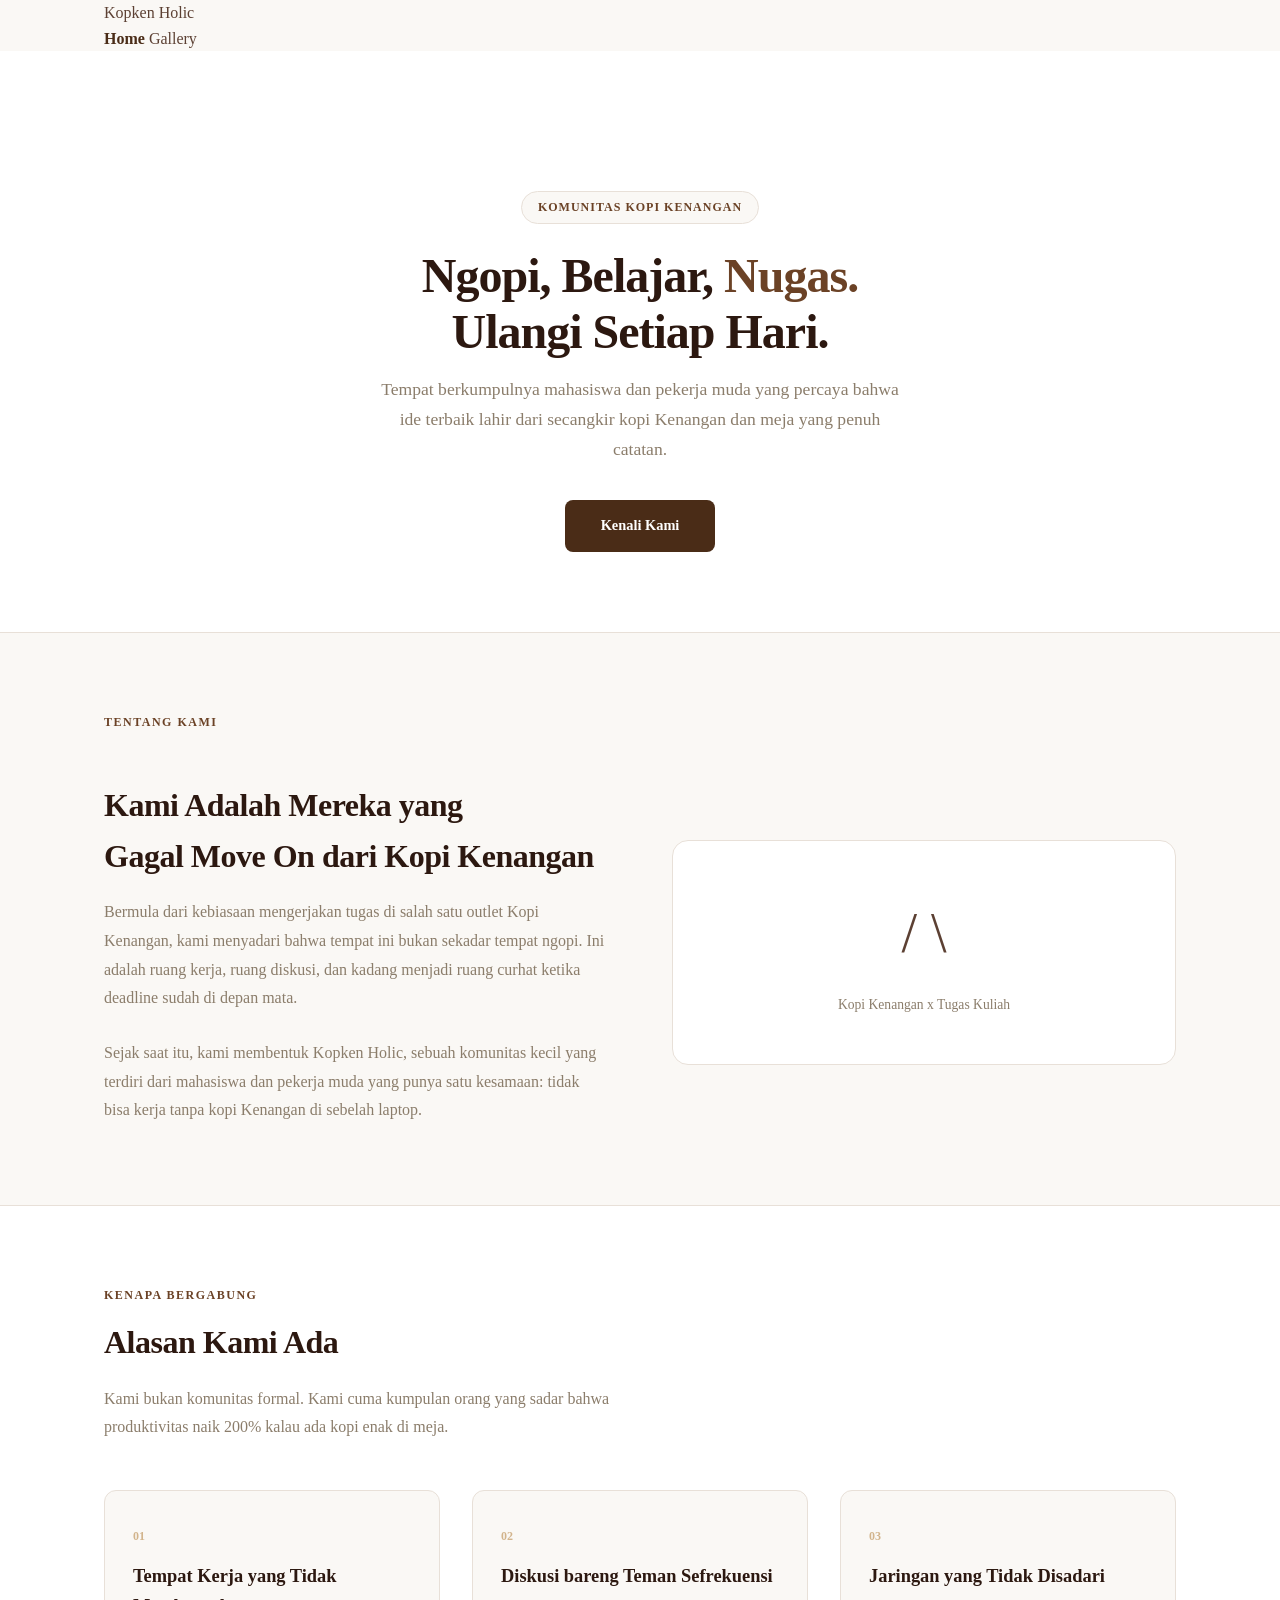
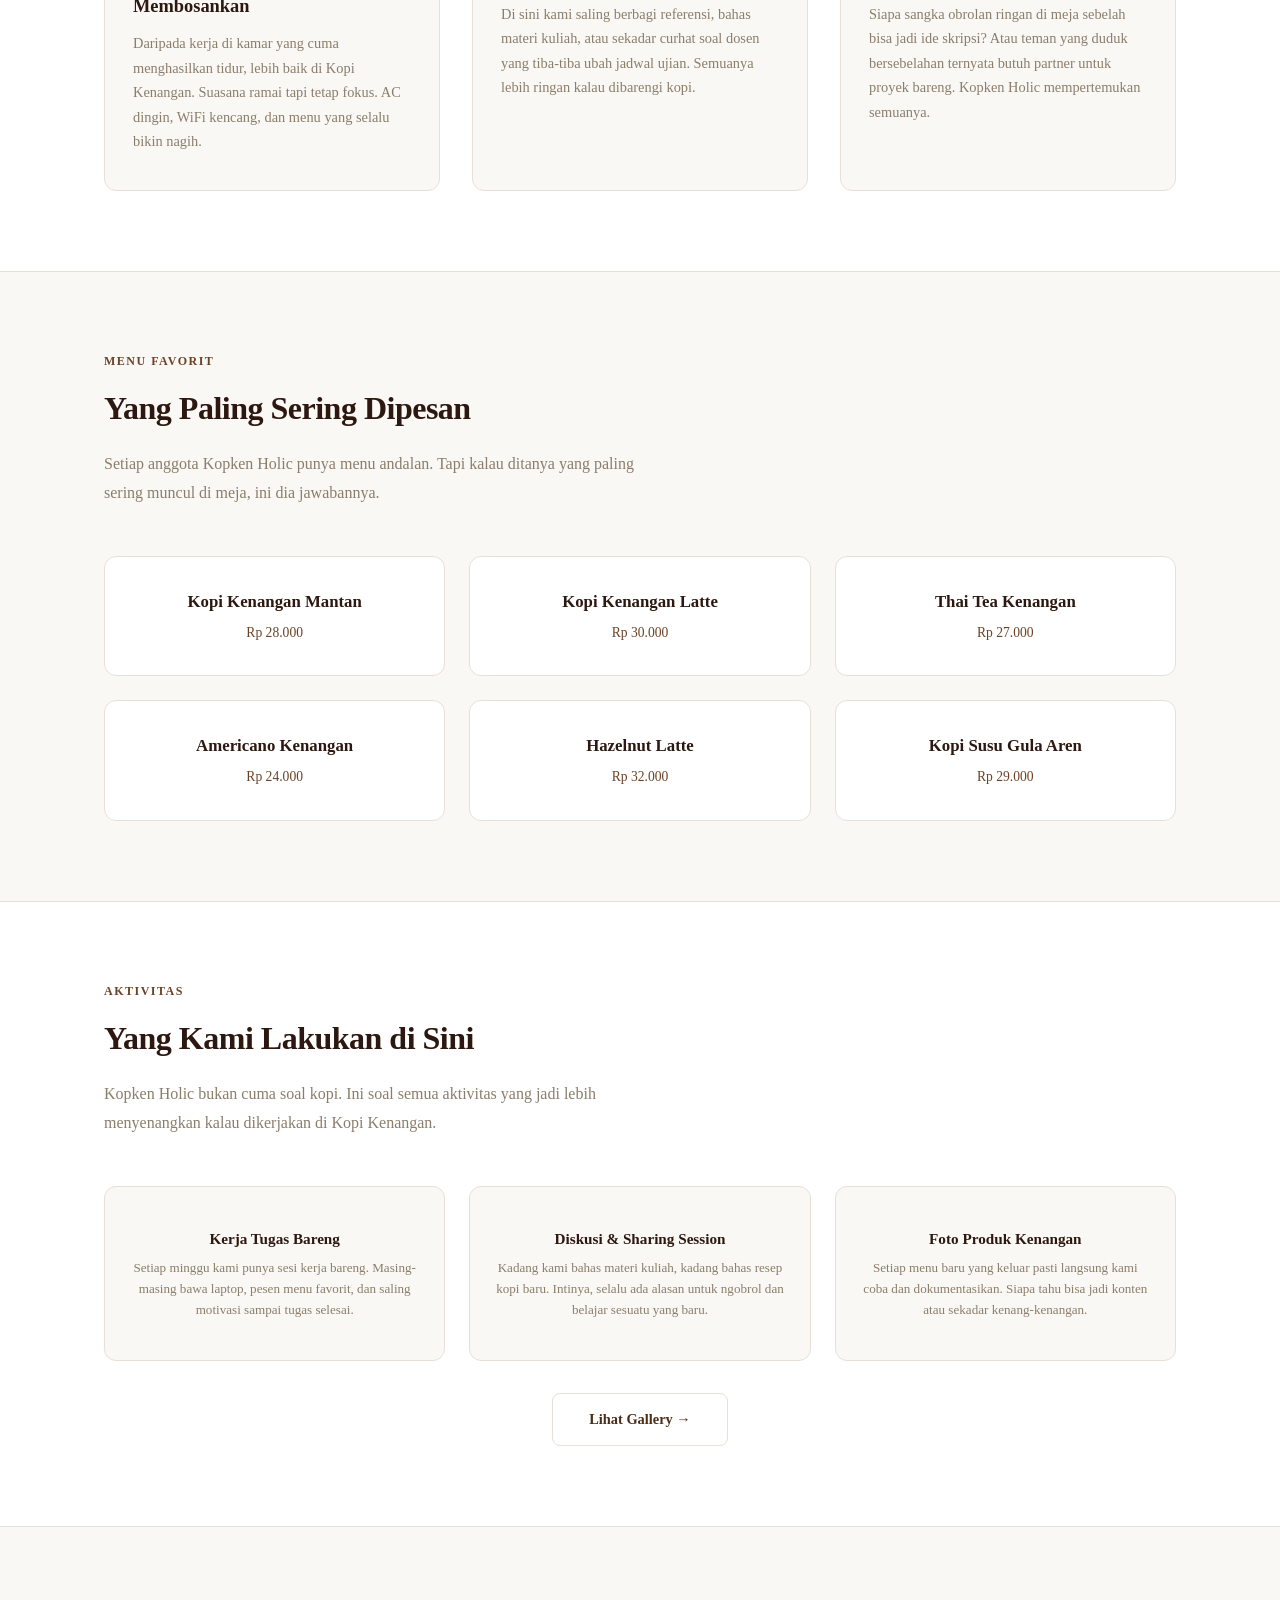
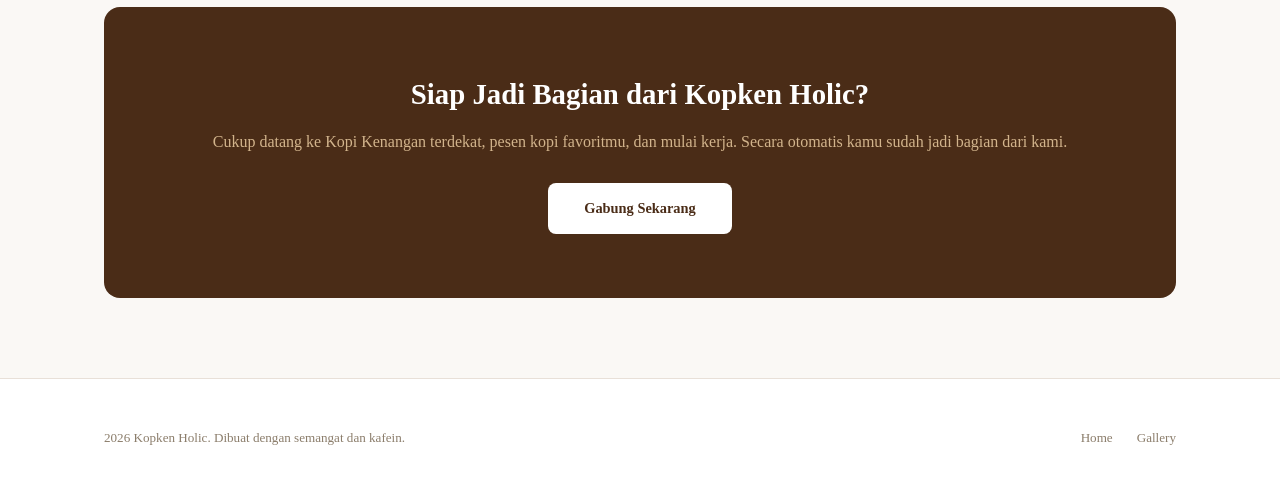
==== commit d58bc060: "jadwall" ====
--- a/index.html
+++ b/index.html
@@ -1,20 +1,17 @@
 <!DOCTYPE html>
 <html lang="id">
-
 <head>
   <meta charset="UTF-8">
   <meta name="viewport" content="width=device-width, initial-scale=1.0">
   <title>Kopken Holic - Komunitas Pecandu Kopi Kenangan</title>
-  <meta name="description"
-    content="Kopken Holic adalah komunitas anak muda yang hobi nongkrong di Kopi Kenangan sambil belajar dan mengerjakan tugas.">
+  <meta name="description" content="Kopken Holic adalah komunitas anak muda yang hobi nongkrong di Kopi Kenangan sambil belajar dan mengerjakan tugas.">
   <link rel="preconnect" href="https://fonts.googleapis.com">
   <link rel="preconnect" href="https://fonts.gstatic.com" crossorigin>
-  <link href="https://fonts.googleapis.com/css2?family=Lora:wght@400;500;600;700&display=swap" rel="stylesheet">
+  <link href="https://fonts.googleapis.com/css2?family=Inter:wght@300;400;500;600;700&display=swap" rel="stylesheet">
   <link rel="stylesheet" href="css/reset.css">
   <link rel="stylesheet" href="css/style.css">
   <link rel="stylesheet" href="css/gallery.css">
 </head>
-
 <body>
 
   <!-- Navbar: Home (tentang+kenapa+menu) + Gallery -->
@@ -26,182 +23,159 @@
         <a href="pages/gallery.html">Gallery</a>
       </div>
     </div>
-    </header>
+  </nav>
 
-    <!-- Hero -->
-    <section class="hero">
-      <div class="container">
-        <div class="hero__badge">Komunitas Kopi Kenangan</div>
-        <h1 class="hero__title">Ngopi, Belajar, <em>Nugas.</em><br>Ulangi Setiap Hari.</h1>
-        <p class="hero__subtitle">
-          Tempat berkumpulnya mahasiswa dan pekerja muda yang percaya bahwa ide terbaik lahir dari secangkir kopi
-          Kenangan
-          dan meja yang penuh catatan.
-        </p>
-        <a href="#tentang" class="hero__cta">Kenali Kami</a>
-      </div>
-    </section>
+  <!-- Hero -->
+  <section class="hero">
+    <div class="container">
+      <div class="hero__badge">Komunitas Kopi Kenangan</div>
+      <h1 class="hero__title">Ngopi, Belajar, <em>Nugas.</em><br>Ulangi Setiap Hari.</h1>
+      <p class="hero__subtitle">
+        Tempat berkumpulnya mahasiswa dan pekerja muda yang percaya bahwa ide terbaik lahir dari secangkir kopi Kenangan dan meja yang penuh catatan.
+      </p>
+      <a href="#tentang" class="hero__cta">Kenali Kami</a>
+    </div>
+  </section>
 
-    <!-- Tentang -->
-    <section class="tentang" id="tentang">
-      <div class="container">
-        <div class="section-label">Tentang Kami</div>
-        <div class="tentang__grid">
-          <div>
-            <h2 class="section-title">Kami Adalah Mereka yang<br>Gagal Move On dari Kopi Kenangan</h2>
-            <p class="section-desc">
-              Bermula dari kebiasaan mengerjakan tugas di salah satu outlet Kopi Kenangan, kami menyadari bahwa tempat
-              ini
-              bukan sekadar tempat ngopi. Ini adalah ruang kerja, ruang diskusi, dan kadang menjadi ruang curhat ketika
-              deadline sudah di depan mata.
-            </p>
-            <br>
-            <p class="section-desc">
-              Sejak saat itu, kami membentuk Kopken Holic, sebuah komunitas kecil yang terdiri dari mahasiswa dan
-              pekerja
-              muda yang punya satu kesamaan: tidak bisa kerja tanpa kopi Kenangan di sebelah laptop.
-            </p>
-          </div>
-          <div class="tentang__visual">
-            <div class="tentang__icon">/ \</div>
-            <div class="tentang__visual-text">Kopi Kenangan x Tugas Kuliah</div>
-          </div>
+  <!-- Tentang -->
+  <section class="tentang" id="tentang">
+    <div class="container">
+      <div class="section-label">Tentang Kami</div>
+      <div class="tentang__grid">
+        <div>
+          <h2 class="section-title">Kami Adalah Mereka yang<br>Gagal Move On dari Kopi Kenangan</h2>
+          <p class="section-desc">
+            Bermula dari kebiasaan mengerjakan tugas di salah satu outlet Kopi Kenangan, kami menyadari bahwa tempat ini bukan sekadar tempat ngopi. Ini adalah ruang kerja, ruang diskusi, dan kadang menjadi ruang curhat ketika deadline sudah di depan mata.
+          </p>
+          <br>
+          <p class="section-desc">
+            Sejak saat itu, kami membentuk Kopken Holic, sebuah komunitas kecil yang terdiri dari mahasiswa dan pekerja muda yang punya satu kesamaan: tidak bisa kerja tanpa kopi Kenangan di sebelah laptop.
+          </p>
+        </div>
+        <div class="tentang__visual">
+          <div class="tentang__icon">/ \</div>
+          <div class="tentang__visual-text">Kopi Kenangan x Tugas Kuliah</div>
         </div>
       </div>
-    </section>
+    </div>
+  </section>
 
-    <!-- Alasan Bergabung -->
-    <section class="alasan" id="alasan">
-      <div class="container">
-        <div class="section-label">Kenapa Bergabung</div>
-        <h2 class="section-title">Alasan Kami Ada</h2>
-        <p class="section-desc">Kami bukan komunitas formal. Kami cuma kumpulan orang yang sadar bahwa produktivitas
-          naik
-          200% kalau ada kopi enak di meja.</p>
-        <div class="alasan__grid">
-          <div class="alasan__card">
-            <div class="alasan__card-number">01</div>
-            <div class="alasan__card-title">Tempat Kerja yang Tidak Membosankan</div>
-            <p class="alasan__card-desc">
-              Daripada kerja di kamar yang cuma menghasilkan tidur, lebih baik di Kopi Kenangan. Suasana ramai tapi
-              tetap
-              fokus. AC dingin, WiFi kencang, dan menu yang selalu bikin nagih.
-            </p>
-          </div>
-          <div class="alasan__card">
-            <div class="alasan__card-number">02</div>
-            <div class="alasan__card-title">Diskusi bareng Teman Sefrekuensi</div>
-            <p class="alasan__card-desc">
-              Di sini kami saling berbagi referensi, bahas materi kuliah, atau sekadar curhat soal dosen yang tiba-tiba
-              ubah jadwal ujian. Semuanya lebih ringan kalau dibarengi kopi.
-            </p>
-          </div>
-          <div class="alasan__card">
-            <div class="alasan__card-number">03</div>
-            <div class="alasan__card-title">Jaringan yang Tidak Disadari</div>
-            <p class="alasan__card-desc">
-              Siapa sangka obrolan ringan di meja sebelah bisa jadi ide skripsi? Atau teman yang duduk bersebelahan
-              ternyata butuh partner untuk proyek bareng. Kopken Holic mempertemukan semuanya.
-            </p>
-          </div>
+  <!-- Alasan Bergabung -->
+  <section class="alasan" id="alasan">
+    <div class="container">
+      <div class="section-label">Kenapa Bergabung</div>
+      <h2 class="section-title">Alasan Kami Ada</h2>
+      <p class="section-desc">Kami bukan komunitas formal. Kami cuma kumpulan orang yang sadar bahwa produktivitas naik 200% kalau ada kopi enak di meja.</p>
+      <div class="alasan__grid">
+        <div class="alasan__card">
+          <div class="alasan__card-number">01</div>
+          <div class="alasan__card-title">Tempat Kerja yang Tidak Membosankan</div>
+          <p class="alasan__card-desc">
+            Daripada kerja di kamar yang cuma menghasilkan tidur, lebih baik di Kopi Kenangan. Suasana ramai tapi tetap fokus. AC dingin, WiFi kencang, dan menu yang selalu bikin nagih.
+          </p>
+        </div>
+        <div class="alasan__card">
+          <div class="alasan__card-number">02</div>
+          <div class="alasan__card-title">Diskusi bareng Teman Sefrekuensi</div>
+          <p class="alasan__card-desc">
+            Di sini kami saling berbagi referensi, bahas materi kuliah, atau sekadar curhat soal dosen yang tiba-tiba ubah jadwal ujian. Semuanya lebih ringan kalau dibarengi kopi.
+          </p>
+        </div>
+        <div class="alasan__card">
+          <div class="alasan__card-number">03</div>
+          <div class="alasan__card-title">Jaringan yang Tidak Disadari</div>
+          <p class="alasan__card-desc">
+            Siapa sangka obrolan ringan di meja sebelah bisa jadi ide skripsi? Atau teman yang duduk bersebelahan ternyata butuh partner untuk proyek bareng. Kopken Holic mempertemukan semuanya.
+          </p>
         </div>
       </div>
-    </section>
+    </div>
+  </section>
 
-    <!-- Menu Favorit -->
-    <section class="menu" id="menu">
-      <div class="container">
-        <div class="section-label">Menu Favorit</div>
-        <h2 class="section-title">Yang Paling Sering Dipesan</h2>
-        <p class="section-desc">Setiap anggota Kopken Holic punya menu andalan. Tapi kalau ditanya yang paling sering
-          muncul di meja, ini dia jawabannya.</p>
-        <div class="menu__grid">
-          <div class="menu__card">
-            <div class="menu__card-name">Kopi Kenangan Mantan</div>
-            <div class="menu__card-price">Rp 28.000</div>
-          </div>
-          <div class="menu__card">
-            <div class="menu__card-name">Kopi Kenangan Latte</div>
-            <div class="menu__card-price">Rp 30.000</div>
-          </div>
-          <div class="menu__card">
-            <div class="menu__card-name">Thai Tea Kenangan</div>
-            <div class="menu__card-price">Rp 27.000</div>
-          </div>
-          <div class="menu__card">
-            <div class="menu__card-name">Americano Kenangan</div>
-            <div class="menu__card-price">Rp 24.000</div>
-          </div>
-          <div class="menu__card">
-            <div class="menu__card-name">Hazelnut Latte</div>
-            <div class="menu__card-price">Rp 32.000</div>
-          </div>
-          <div class="menu__card">
-            <div class="menu__card-name">Kopi Susu Gula Aren</div>
-            <div class="menu__card-price">Rp 29.000</div>
-          </div>
+  <!-- Menu Favorit -->
+  <section class="menu" id="menu">
+    <div class="container">
+      <div class="section-label">Menu Favorit</div>
+      <h2 class="section-title">Yang Paling Sering Dipesan</h2>
+      <p class="section-desc">Setiap anggota Kopken Holic punya menu andalan. Tapi kalau ditanya yang paling sering muncul di meja, ini dia jawabannya.</p>
+      <div class="menu__grid">
+        <div class="menu__card">
+          <div class="menu__card-name">Kopi Kenangan Mantan</div>
+          <div class="menu__card-price">Rp 28.000</div>
+        </div>
+        <div class="menu__card">
+          <div class="menu__card-name">Kopi Kenangan Latte</div>
+          <div class="menu__card-price">Rp 30.000</div>
+        </div>
+        <div class="menu__card">
+          <div class="menu__card-name">Thai Tea Kenangan</div>
+          <div class="menu__card-price">Rp 27.000</div>
+        </div>
+        <div class="menu__card">
+          <div class="menu__card-name">Americano Kenangan</div>
+          <div class="menu__card-price">Rp 24.000</div>
+        </div>
+        <div class="menu__card">
+          <div class="menu__card-name">Hazelnut Latte</div>
+          <div class="menu__card-price">Rp 32.000</div>
+        </div>
+        <div class="menu__card">
+          <div class="menu__card-name">Kopi Susu Gula Aren</div>
+          <div class="menu__card-price">Rp 29.000</div>
         </div>
       </div>
-    </section>
+    </div>
+  </section>
 
-    <!-- Galeri Aktivitas -->
-    <section class="galeri" id="galeri">
-      <div class="container">
-        <div class="section-label">Aktivitas</div>
-        <h2 class="section-title">Yang Kami Lakukan di Sini</h2>
-        <p class="section-desc">Kopken Holic bukan cuma soal kopi. Ini soal semua aktivitas yang jadi lebih menyenangkan
-          kalau dikerjakan di Kopi Kenangan.</p>
-        <div class="galeri__grid">
-          <div class="galeri__item">
-            <div class="galeri__item-title">Kerja Tugas Bareng</div>
-            <p class="galeri__item-desc">Setiap minggu kami punya sesi kerja bareng. Masing-masing bawa laptop, pesen
-              menu
-              favorit, dan saling motivasi sampai tugas selesai.</p>
-          </div>
-          <div class="galeri__item">
-            <div class="galeri__item-title">Diskusi & Sharing Session</div>
-            <p class="galeri__item-desc">Kadang kami bahas materi kuliah, kadang bahas resep kopi baru. Intinya, selalu
-              ada alasan untuk ngobrol dan belajar sesuatu yang baru.</p>
-          </div>
-          <div class="galeri__item">
-            <div class="galeri__item-title">Foto Produk Kenangan</div>
-            <p class="galeri__item-desc">Setiap menu baru yang keluar pasti langsung kami coba dan dokumentasikan. Siapa
-              tahu bisa jadi konten atau sekadar kenang-kenangan.</p>
-          </div>
+  <!-- Galeri Aktivitas -->
+  <section class="galeri" id="galeri">
+    <div class="container">
+      <div class="section-label">Aktivitas</div>
+      <h2 class="section-title">Yang Kami Lakukan di Sini</h2>
+      <p class="section-desc">Kopken Holic bukan cuma soal kopi. Ini soal semua aktivitas yang jadi lebih menyenangkan kalau dikerjakan di Kopi Kenangan.</p>
+      <div class="galeri__grid">
+        <div class="galeri__item">
+          <div class="galeri__item-title">Kerja Tugas Bareng</div>
+          <p class="galeri__item-desc">Setiap minggu kami punya sesi kerja bareng. Masing-masing bawa laptop, pesen menu favorit, dan saling motivasi sampai tugas selesai.</p>
         </div>
-        <div style="text-align:center; margin-top:32px;">
-          <a href="pages/gallery.html" class="hero__cta"
-            style="background-color: var(--white); color: var(--brown-dark); border:1px solid var(--border);">Lihat
-            Gallery →</a>
+        <div class="galeri__item">
+          <div class="galeri__item-title">Diskusi & Sharing Session</div>
+          <p class="galeri__item-desc">Kadang kami bahas materi kuliah, kadang bahas resep kopi baru. Intinya, selalu ada alasan untuk ngobrol dan belajar sesuatu yang baru.</p>
+        </div>
+        <div class="galeri__item">
+          <div class="galeri__item-title">Foto Produk Kenangan</div>
+          <p class="galeri__item-desc">Setiap menu baru yang keluar pasti langsung kami coba dan dokumentasikan. Siapa tahu bisa jadi konten atau sekadar kenang-kenangan.</p>
         </div>
       </div>
-    </section>
+      <div style="text-align:center; margin-top:32px;">
+        <a href="pages/gallery.html" class="hero__cta" style="background-color: var(--white); color: var(--brown-dark); border:1px solid var(--border);">Lihat Gallery →</a>
+      </div>
+    </div>
+  </section>
 
-    <!-- CTA Banner -->
-    <section class="cta-banner">
-      <div class="container">
-        <div class="cta-banner__inner">
-          <h2 class="cta-banner__title">Siap Jadi Bagian dari Kopken Holic?</h2>
-          <p class="cta-banner__desc">Cukup datang ke Kopi Kenangan terdekat, pesen kopi favoritmu, dan mulai kerja.
-            Secara otomatis kamu sudah jadi bagian dari kami.</p>
-          <a href="#" class="cta-banner__btn">Gabung Sekarang</a>
+  <!-- CTA Banner -->
+  <section class="cta-banner">
+    <div class="container">
+      <div class="cta-banner__inner">
+        <h2 class="cta-banner__title">Siap Jadi Bagian dari Kopken Holic?</h2>
+        <p class="cta-banner__desc">Cukup datang ke Kopi Kenangan terdekat, pesen kopi favoritmu, dan mulai kerja. Secara otomatis kamu sudah jadi bagian dari kami.</p>
+        <a href="#" class="cta-banner__btn">Gabung Sekarang</a>
+      </div>
+    </div>
+  </section>
+
+  <!-- Footer -->
+  <footer class="footer">
+    <div class="container">
+      <div class="footer__inner">
+        <div class="footer__text">2026 Kopken Holic. Dibuat dengan semangat dan kafein.</div>
+        <div class="footer__links">
+          <a href="index.html">Home</a>
+          <a href="pages/gallery.html">Gallery</a>
         </div>
       </div>
-    </section>
-
-    <!-- Footer -->
-    <footer class="footer">
-      <div class="container">
-        <div class="footer__inner">
-          <div class="footer__text">2026 Kopken Holic. Dibuat dengan semangat dan kafein.</div>
-          <div class="footer__links">
-            <a href="index.html">Home</a>
-            <a href="pages/gallery.html">Gallery</a>
-          </div>
-        </div>
-      </div>
-    </footer>
+    </div>
+  </footer>
 
 </body>
-
-</html>+</html>
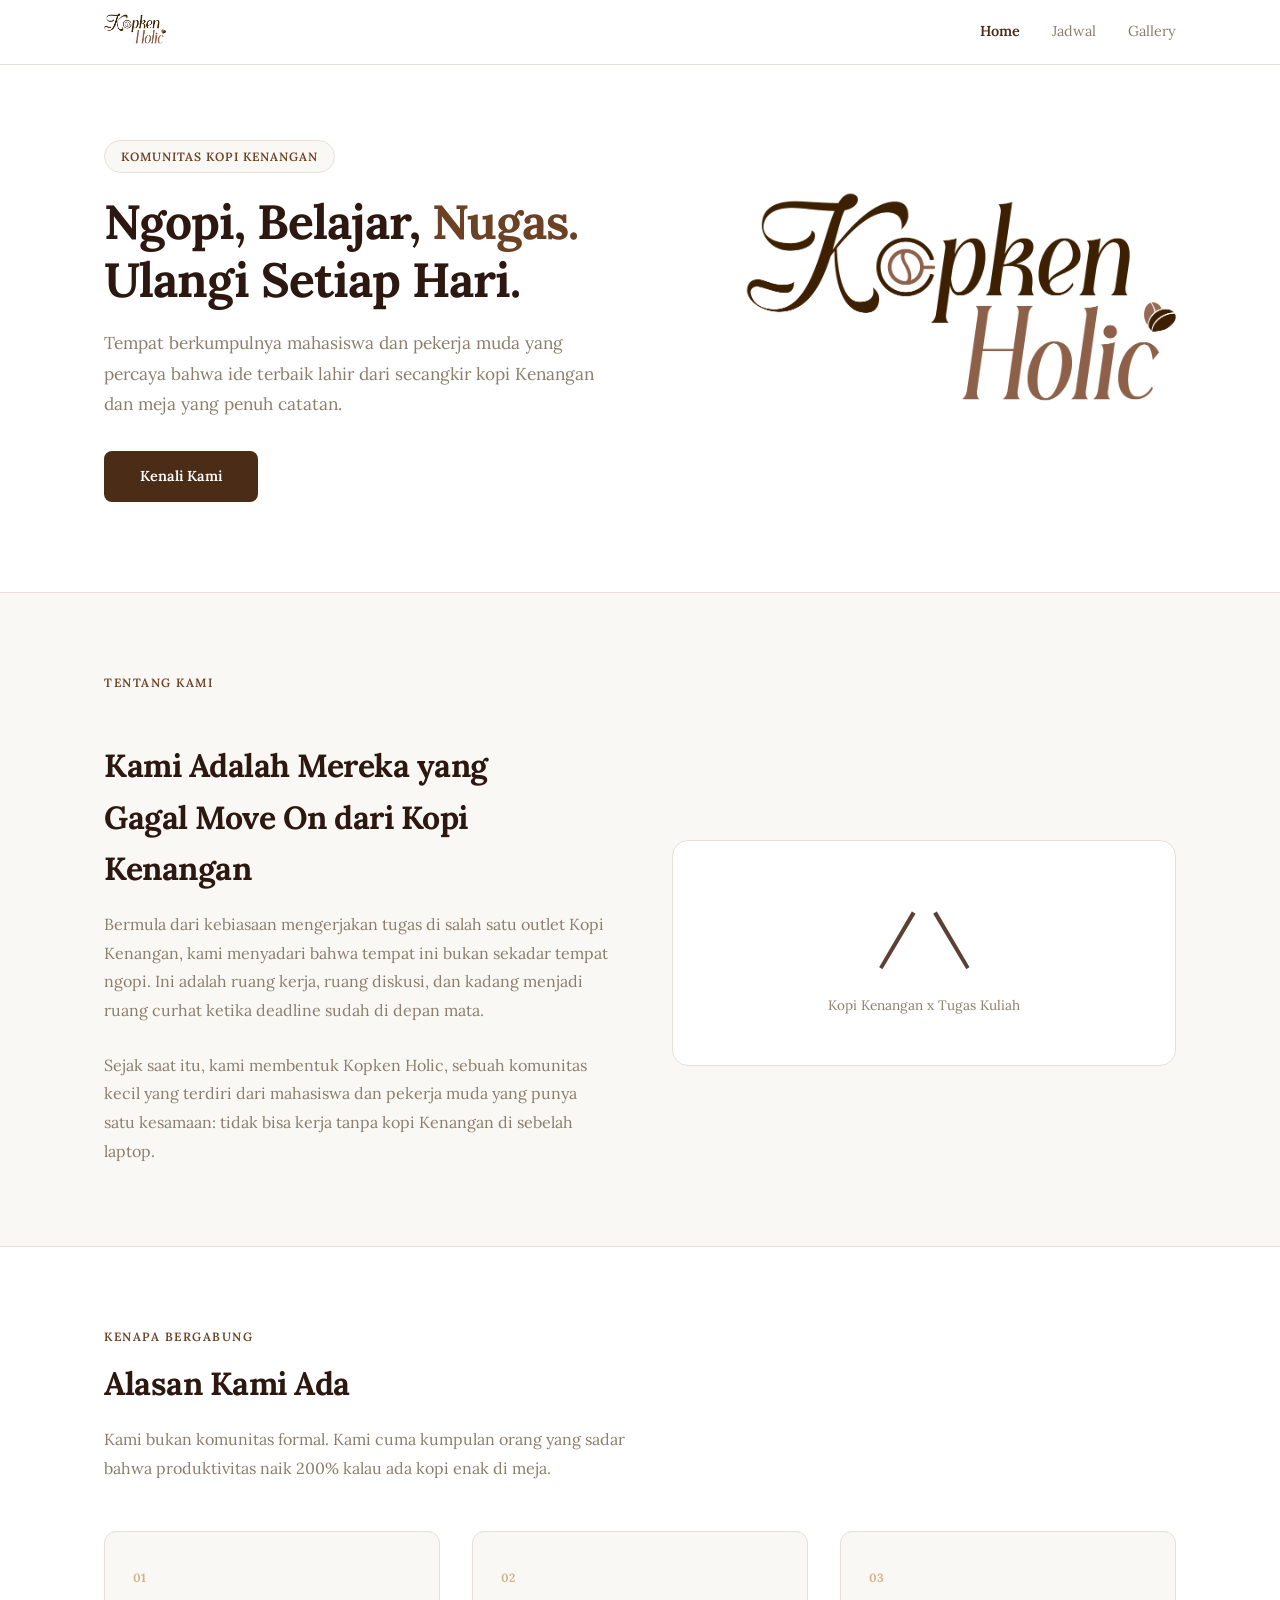
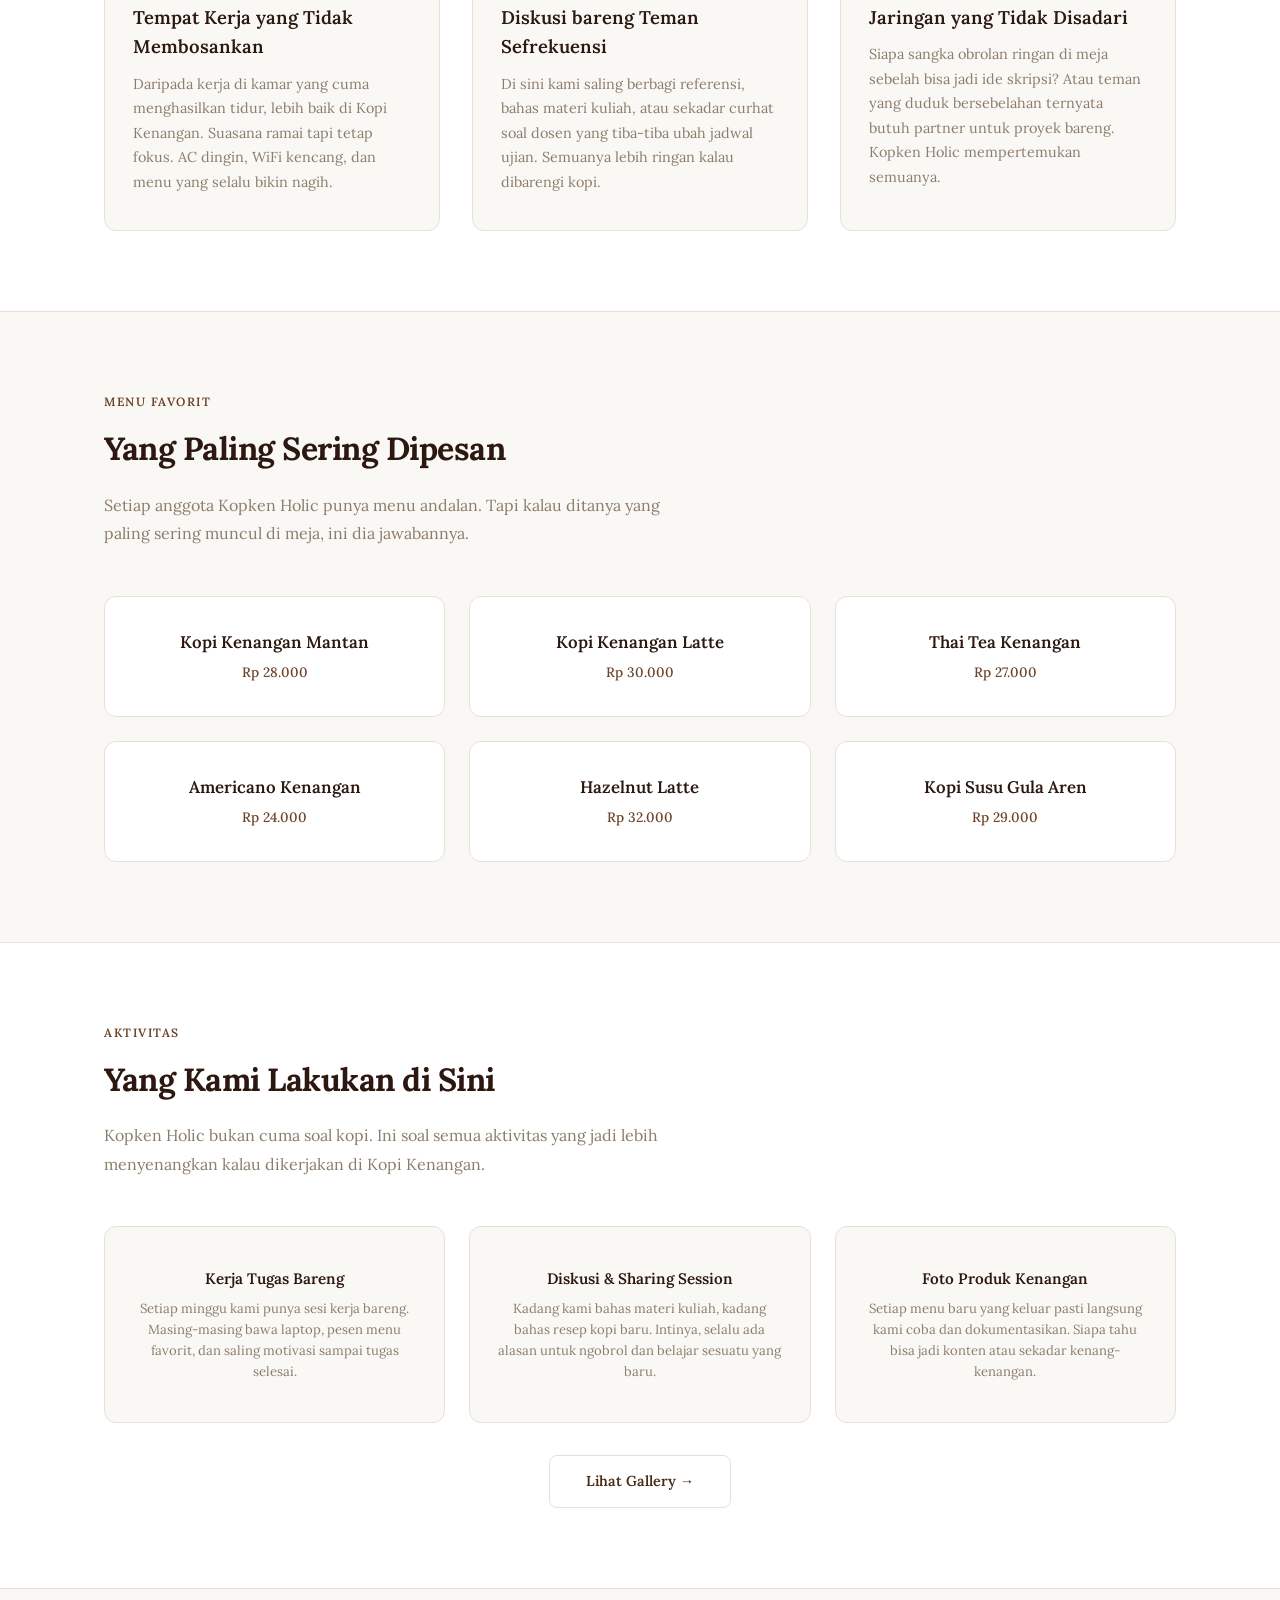
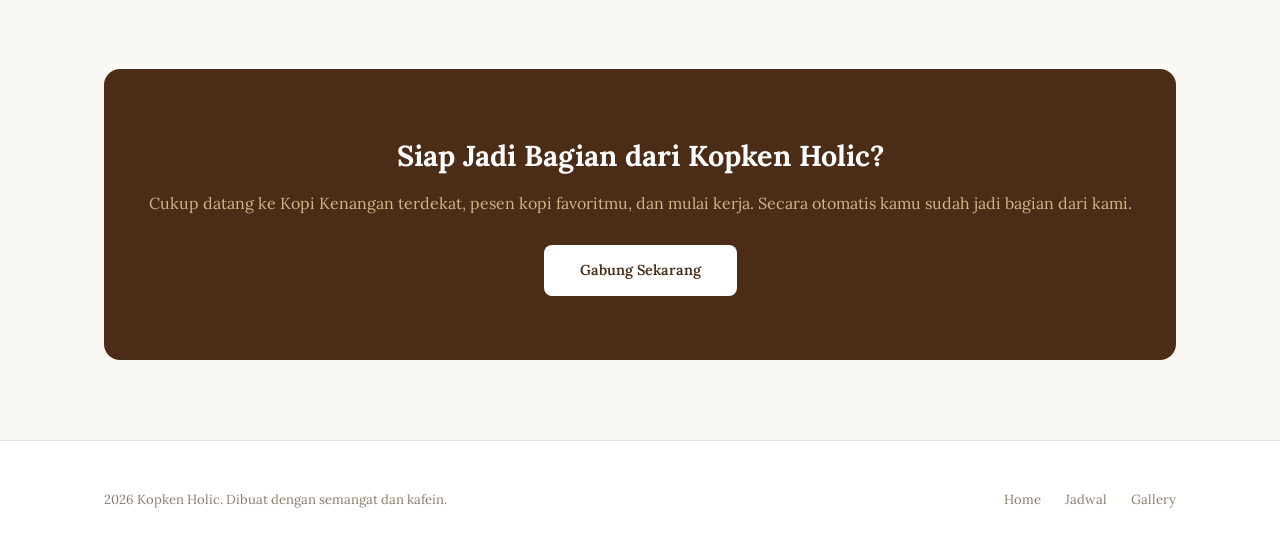
==== commit 559de835: "Finising" ====
--- a/index.html
+++ b/index.html
@@ -1,25 +1,31 @@
 <!DOCTYPE html>
 <html lang="id">
+
 <head>
   <meta charset="UTF-8">
   <meta name="viewport" content="width=device-width, initial-scale=1.0">
   <title>Kopken Holic - Komunitas Pecandu Kopi Kenangan</title>
-  <meta name="description" content="Kopken Holic adalah komunitas anak muda yang hobi nongkrong di Kopi Kenangan sambil belajar dan mengerjakan tugas.">
+  <meta name="description"
+    content="Kopken Holic adalah komunitas anak muda yang hobi nongkrong di Kopi Kenangan sambil belajar dan mengerjakan tugas.">
   <link rel="preconnect" href="https://fonts.googleapis.com">
   <link rel="preconnect" href="https://fonts.gstatic.com" crossorigin>
-  <link href="https://fonts.googleapis.com/css2?family=Inter:wght@300;400;500;600;700&display=swap" rel="stylesheet">
+  <link href="https://fonts.googleapis.com/css2?family=Lora:wght@400;500;600;700&display=swap" rel="stylesheet">
   <link rel="stylesheet" href="css/reset.css">
   <link rel="stylesheet" href="css/style.css">
   <link rel="stylesheet" href="css/gallery.css">
 </head>
+
 <body>
 
-  <!-- Navbar: Home (tentang+kenapa+menu) + Gallery -->
+  <!-- Navbar: Home + Gallery -->
   <nav class="navbar">
     <div class="container">
-      <a href="index.html" class="navbar__logo">Kopken <span>Holic</span></a>
+      <a href="index.html" class="navbar__logo">
+        <img src="Logo/LogoKopkenHolic.png" alt="Kopken Holic" height="40">
+      </a>
       <div class="navbar__links">
         <a href="index.html" class="is-active">Home</a>
+        <a href="pages/jadwal.html">Jadwal</a>
         <a href="pages/gallery.html">Gallery</a>
       </div>
     </div>
@@ -27,13 +33,22 @@
 
   <!-- Hero -->
   <section class="hero">
-    <div class="container">
-      <div class="hero__badge">Komunitas Kopi Kenangan</div>
-      <h1 class="hero__title">Ngopi, Belajar, <em>Nugas.</em><br>Ulangi Setiap Hari.</h1>
-      <p class="hero__subtitle">
-        Tempat berkumpulnya mahasiswa dan pekerja muda yang percaya bahwa ide terbaik lahir dari secangkir kopi Kenangan dan meja yang penuh catatan.
-      </p>
-      <a href="#tentang" class="hero__cta">Kenali Kami</a>
+    <div class="container hero__container">
+      <div class="hero__content">
+        <div class="hero__badge">Komunitas Kopi Kenangan</div>
+        <h1 class="hero__title">Ngopi, Belajar, <em>Nugas.</em><br>Ulangi Setiap Hari.</h1>
+        <p class="hero__subtitle">
+          Tempat berkumpulnya mahasiswa dan pekerja muda yang percaya bahwa ide terbaik lahir dari secangkir kopi
+          Kenangan
+          dan meja yang penuh catatan.
+        </p>
+        <div class="hero__actions">
+          <a href="#tentang" class="hero__cta">Kenali Kami</a>
+        </div>
+      </div>
+      <div class="hero__visual">
+        <img src="Logo/LogoKopkenHolic.png" alt="Kopken Holic" class="hero__logo">
+      </div>
     </div>
   </section>
 
@@ -45,11 +60,16 @@
         <div>
           <h2 class="section-title">Kami Adalah Mereka yang<br>Gagal Move On dari Kopi Kenangan</h2>
           <p class="section-desc">
-            Bermula dari kebiasaan mengerjakan tugas di salah satu outlet Kopi Kenangan, kami menyadari bahwa tempat ini bukan sekadar tempat ngopi. Ini adalah ruang kerja, ruang diskusi, dan kadang menjadi ruang curhat ketika deadline sudah di depan mata.
+            Bermula dari kebiasaan mengerjakan tugas di salah satu outlet Kopi Kenangan, kami menyadari bahwa tempat
+            ini
+            bukan sekadar tempat ngopi. Ini adalah ruang kerja, ruang diskusi, dan kadang menjadi ruang curhat ketika
+            deadline sudah di depan mata.
           </p>
           <br>
           <p class="section-desc">
-            Sejak saat itu, kami membentuk Kopken Holic, sebuah komunitas kecil yang terdiri dari mahasiswa dan pekerja muda yang punya satu kesamaan: tidak bisa kerja tanpa kopi Kenangan di sebelah laptop.
+            Sejak saat itu, kami membentuk Kopken Holic, sebuah komunitas kecil yang terdiri dari mahasiswa dan
+            pekerja
+            muda yang punya satu kesamaan: tidak bisa kerja tanpa kopi Kenangan di sebelah laptop.
           </p>
         </div>
         <div class="tentang__visual">
@@ -65,27 +85,33 @@
     <div class="container">
       <div class="section-label">Kenapa Bergabung</div>
       <h2 class="section-title">Alasan Kami Ada</h2>
-      <p class="section-desc">Kami bukan komunitas formal. Kami cuma kumpulan orang yang sadar bahwa produktivitas naik 200% kalau ada kopi enak di meja.</p>
+      <p class="section-desc">Kami bukan komunitas formal. Kami cuma kumpulan orang yang sadar bahwa produktivitas
+        naik
+        200% kalau ada kopi enak di meja.</p>
       <div class="alasan__grid">
         <div class="alasan__card">
           <div class="alasan__card-number">01</div>
           <div class="alasan__card-title">Tempat Kerja yang Tidak Membosankan</div>
           <p class="alasan__card-desc">
-            Daripada kerja di kamar yang cuma menghasilkan tidur, lebih baik di Kopi Kenangan. Suasana ramai tapi tetap fokus. AC dingin, WiFi kencang, dan menu yang selalu bikin nagih.
+            Daripada kerja di kamar yang cuma menghasilkan tidur, lebih baik di Kopi Kenangan. Suasana ramai tapi
+            tetap
+            fokus. AC dingin, WiFi kencang, dan menu yang selalu bikin nagih.
           </p>
         </div>
         <div class="alasan__card">
           <div class="alasan__card-number">02</div>
           <div class="alasan__card-title">Diskusi bareng Teman Sefrekuensi</div>
           <p class="alasan__card-desc">
-            Di sini kami saling berbagi referensi, bahas materi kuliah, atau sekadar curhat soal dosen yang tiba-tiba ubah jadwal ujian. Semuanya lebih ringan kalau dibarengi kopi.
+            Di sini kami saling berbagi referensi, bahas materi kuliah, atau sekadar curhat soal dosen yang tiba-tiba
+            ubah jadwal ujian. Semuanya lebih ringan kalau dibarengi kopi.
           </p>
         </div>
         <div class="alasan__card">
           <div class="alasan__card-number">03</div>
           <div class="alasan__card-title">Jaringan yang Tidak Disadari</div>
           <p class="alasan__card-desc">
-            Siapa sangka obrolan ringan di meja sebelah bisa jadi ide skripsi? Atau teman yang duduk bersebelahan ternyata butuh partner untuk proyek bareng. Kopken Holic mempertemukan semuanya.
+            Siapa sangka obrolan ringan di meja sebelah bisa jadi ide skripsi? Atau teman yang duduk bersebelahan
+            ternyata butuh partner untuk proyek bareng. Kopken Holic mempertemukan semuanya.
           </p>
         </div>
       </div>
@@ -97,7 +123,8 @@
     <div class="container">
       <div class="section-label">Menu Favorit</div>
       <h2 class="section-title">Yang Paling Sering Dipesan</h2>
-      <p class="section-desc">Setiap anggota Kopken Holic punya menu andalan. Tapi kalau ditanya yang paling sering muncul di meja, ini dia jawabannya.</p>
+      <p class="section-desc">Setiap anggota Kopken Holic punya menu andalan. Tapi kalau ditanya yang paling sering
+        muncul di meja, ini dia jawabannya.</p>
       <div class="menu__grid">
         <div class="menu__card">
           <div class="menu__card-name">Kopi Kenangan Mantan</div>
@@ -132,23 +159,28 @@
     <div class="container">
       <div class="section-label">Aktivitas</div>
       <h2 class="section-title">Yang Kami Lakukan di Sini</h2>
-      <p class="section-desc">Kopken Holic bukan cuma soal kopi. Ini soal semua aktivitas yang jadi lebih menyenangkan kalau dikerjakan di Kopi Kenangan.</p>
+      <p class="section-desc">Kopken Holic bukan cuma soal kopi. Ini soal semua aktivitas yang jadi lebih menyenangkan
+        kalau dikerjakan di Kopi Kenangan.</p>
       <div class="galeri__grid">
         <div class="galeri__item">
           <div class="galeri__item-title">Kerja Tugas Bareng</div>
-          <p class="galeri__item-desc">Setiap minggu kami punya sesi kerja bareng. Masing-masing bawa laptop, pesen menu favorit, dan saling motivasi sampai tugas selesai.</p>
+          <p class="galeri__item-desc">Setiap minggu kami punya sesi kerja bareng. Masing-masing bawa laptop, pesen
+            menu
+            favorit, dan saling motivasi sampai tugas selesai.</p>
         </div>
         <div class="galeri__item">
           <div class="galeri__item-title">Diskusi & Sharing Session</div>
-          <p class="galeri__item-desc">Kadang kami bahas materi kuliah, kadang bahas resep kopi baru. Intinya, selalu ada alasan untuk ngobrol dan belajar sesuatu yang baru.</p>
+          <p class="galeri__item-desc">Kadang kami bahas materi kuliah, kadang bahas resep kopi baru. Intinya, selalu
+            ada alasan untuk ngobrol dan belajar sesuatu yang baru.</p>
         </div>
         <div class="galeri__item">
           <div class="galeri__item-title">Foto Produk Kenangan</div>
-          <p class="galeri__item-desc">Setiap menu baru yang keluar pasti langsung kami coba dan dokumentasikan. Siapa tahu bisa jadi konten atau sekadar kenang-kenangan.</p>
-        </div>
-      </div>
-      <div style="text-align:center; margin-top:32px;">
-        <a href="pages/gallery.html" class="hero__cta" style="background-color: var(--white); color: var(--brown-dark); border:1px solid var(--border);">Lihat Gallery →</a>
+          <p class="galeri__item-desc">Setiap menu baru yang keluar pasti langsung kami coba dan dokumentasikan. Siapa
+            tahu bisa jadi konten atau sekadar kenang-kenangan.</p>
+        </div>
+      </div>
+      <div class="galeri__cta">
+        <a href="pages/gallery.html" class="hero__cta galeri__cta-btn">Lihat Gallery →</a>
       </div>
     </div>
   </section>
@@ -158,7 +190,8 @@
     <div class="container">
       <div class="cta-banner__inner">
         <h2 class="cta-banner__title">Siap Jadi Bagian dari Kopken Holic?</h2>
-        <p class="cta-banner__desc">Cukup datang ke Kopi Kenangan terdekat, pesen kopi favoritmu, dan mulai kerja. Secara otomatis kamu sudah jadi bagian dari kami.</p>
+        <p class="cta-banner__desc">Cukup datang ke Kopi Kenangan terdekat, pesen kopi favoritmu, dan mulai kerja.
+          Secara otomatis kamu sudah jadi bagian dari kami.</p>
         <a href="#" class="cta-banner__btn">Gabung Sekarang</a>
       </div>
     </div>
@@ -171,6 +204,7 @@
         <div class="footer__text">2026 Kopken Holic. Dibuat dengan semangat dan kafein.</div>
         <div class="footer__links">
           <a href="index.html">Home</a>
+          <a href="pages/jadwal.html">Jadwal</a>
           <a href="pages/gallery.html">Gallery</a>
         </div>
       </div>
@@ -178,4 +212,5 @@
   </footer>
 
 </body>
-</html>
+
+</html>
--- a/css/style.css
+++ b/css/style.css
@@ -18,8 +18,8 @@
   color: var(--text-body);
 }
 
-/* ===== HEADER ===== */
-.header {
+/* ===== NAVBAR ===== */
+.navbar {
   position: fixed;
   top: 0;
   left: 0;
@@ -29,42 +29,34 @@
   z-index: 100;
 }
 
-.header .container {
+.navbar .container {
   display: flex;
   align-items: center;
   justify-content: space-between;
   height: 64px;
-  max-width: 1120px;
-  margin: 0 auto;
-  padding: 0 24px;
-}
-
-.header__logo {
-  font-size: 1.35rem;
-  font-weight: 700;
+}
+
+.navbar__logo img {
+  height: 40px;
+  width: auto;
+  display: block;
+}
+
+.navbar__links {
+  display: flex;
+  gap: 32px;
+}
+
+.navbar__links a {
+  font-size: 0.9rem;
+  color: var(--text-muted);
+  transition: color 0.2s;
+}
+
+.navbar__links a:hover,
+.navbar__links a.is-active {
   color: var(--brown-dark);
-  letter-spacing: -0.5px;
-}
-
-.header__logo span {
-  color: var(--brown-light);
-  font-weight: 400;
-}
-
-.header__nav {
-  display: flex;
-  gap: 32px;
-}
-
-.header__link {
-  font-size: 0.9rem;
-  color: var(--text-muted);
-  transition: color 0.2s;
-}
-
-.header__link:hover,
-.header__link--active {
-  color: var(--brown-dark);
+  font-weight: 600;
 }
 
 /* ===== CONTAINER ===== */
@@ -76,10 +68,20 @@
 
 /* ===== HERO ===== */
 .hero {
-  padding: 140px 0 80px;
-  text-align: center;
+  padding: 140px 0 90px;
   background-color: var(--white);
   border-bottom: 1px solid var(--border);
+}
+
+.hero__container {
+  display: grid;
+  grid-template-columns: 1.15fr 0.85fr;
+  align-items: center;
+  gap: 56px;
+}
+
+.hero__content {
+  text-align: left;
 }
 
 .hero__badge {
@@ -91,7 +93,7 @@
   background-color: var(--cream);
   border: 1px solid var(--border);
   border-radius: 100px;
-  margin-bottom: 24px;
+  margin-bottom: 20px;
   text-transform: uppercase;
   letter-spacing: 1px;
 }
@@ -100,8 +102,8 @@
   font-size: 3rem;
   font-weight: 700;
   color: var(--text-dark);
-  line-height: 1.15;
-  margin-bottom: 16px;
+  line-height: 1.2;
+  margin-bottom: 20px;
   letter-spacing: -1px;
 }
 
@@ -111,11 +113,17 @@
 }
 
 .hero__subtitle {
-  font-size: 1.1rem;
+  font-size: 1.08rem;
   color: var(--text-muted);
   max-width: 520px;
-  margin: 0 auto 36px;
-  line-height: 1.7;
+  margin: 0 0 32px 0;
+  line-height: 1.75;
+}
+
+.hero__actions {
+  display: flex;
+  align-items: center;
+  gap: 16px;
 }
 
 .hero__cta {
@@ -131,6 +139,19 @@
 
 .hero__cta:hover {
   background-color: var(--brown-medium);
+}
+
+.hero__visual {
+  display: flex;
+  align-items: center;
+  justify-content: center;
+}
+
+.hero__logo {
+  width: 100%;
+  max-width: 440px;
+  height: auto;
+  object-fit: contain;
 }
 
 /* ===== TENTANG ===== */
@@ -308,6 +329,17 @@
   color: var(--text-muted);
 }
 
+.galeri__cta {
+  text-align: center;
+  margin-top: 32px;
+}
+
+.galeri__cta-btn {
+  background-color: var(--white);
+  color: var(--brown-dark);
+  border: 1px solid var(--border);
+}
+
 /* ===== CTA BANNER ===== */
 .cta-banner {
   padding: 80px 0;
@@ -381,9 +413,49 @@
 }
 
 /* ===== RESPONSIVE ===== */
+@media (max-width: 992px) {
+  .hero__container {
+    gap: 36px;
+  }
+
+  .hero__title {
+    font-size: 2.5rem;
+  }
+
+  .hero__logo {
+    max-width: 350px;
+  }
+}
+
 @media (max-width: 768px) {
+  .hero {
+    padding: 100px 0 60px;
+  }
+
+  .hero__container {
+    grid-template-columns: 1fr;
+    gap: 36px;
+    text-align: center;
+  }
+
+  .hero__content {
+    text-align: center;
+  }
+
   .hero__title {
-    font-size: 2rem;
+    font-size: 2.1rem;
+  }
+
+  .hero__subtitle {
+    margin: 0 auto 28px;
+  }
+
+  .hero__actions {
+    justify-content: center;
+  }
+
+  .hero__logo {
+    max-width: 260px;
   }
 
   .header__nav {
--- a/css/gallery.css
+++ b/css/gallery.css
@@ -137,10 +137,21 @@
   background: rgba(255,255,255,0.22);
 }
 
-/* Active nav */
-.navbar__links a.is-active {
+/* Back button */
+.gallery-back {
+  display: inline-block;
+  font-size: 0.86rem;
+  font-weight: 600;
   color: var(--brown-dark);
-  font-weight: 600;
+  border: 1px solid var(--border);
+  background: var(--white);
+  padding: 10px 22px;
+  border-radius: 100px;
+  transition: background-color 0.2s;
+}
+
+.gallery-back:hover {
+  background-color: var(--cream);
 }
 
 /* Responsive */
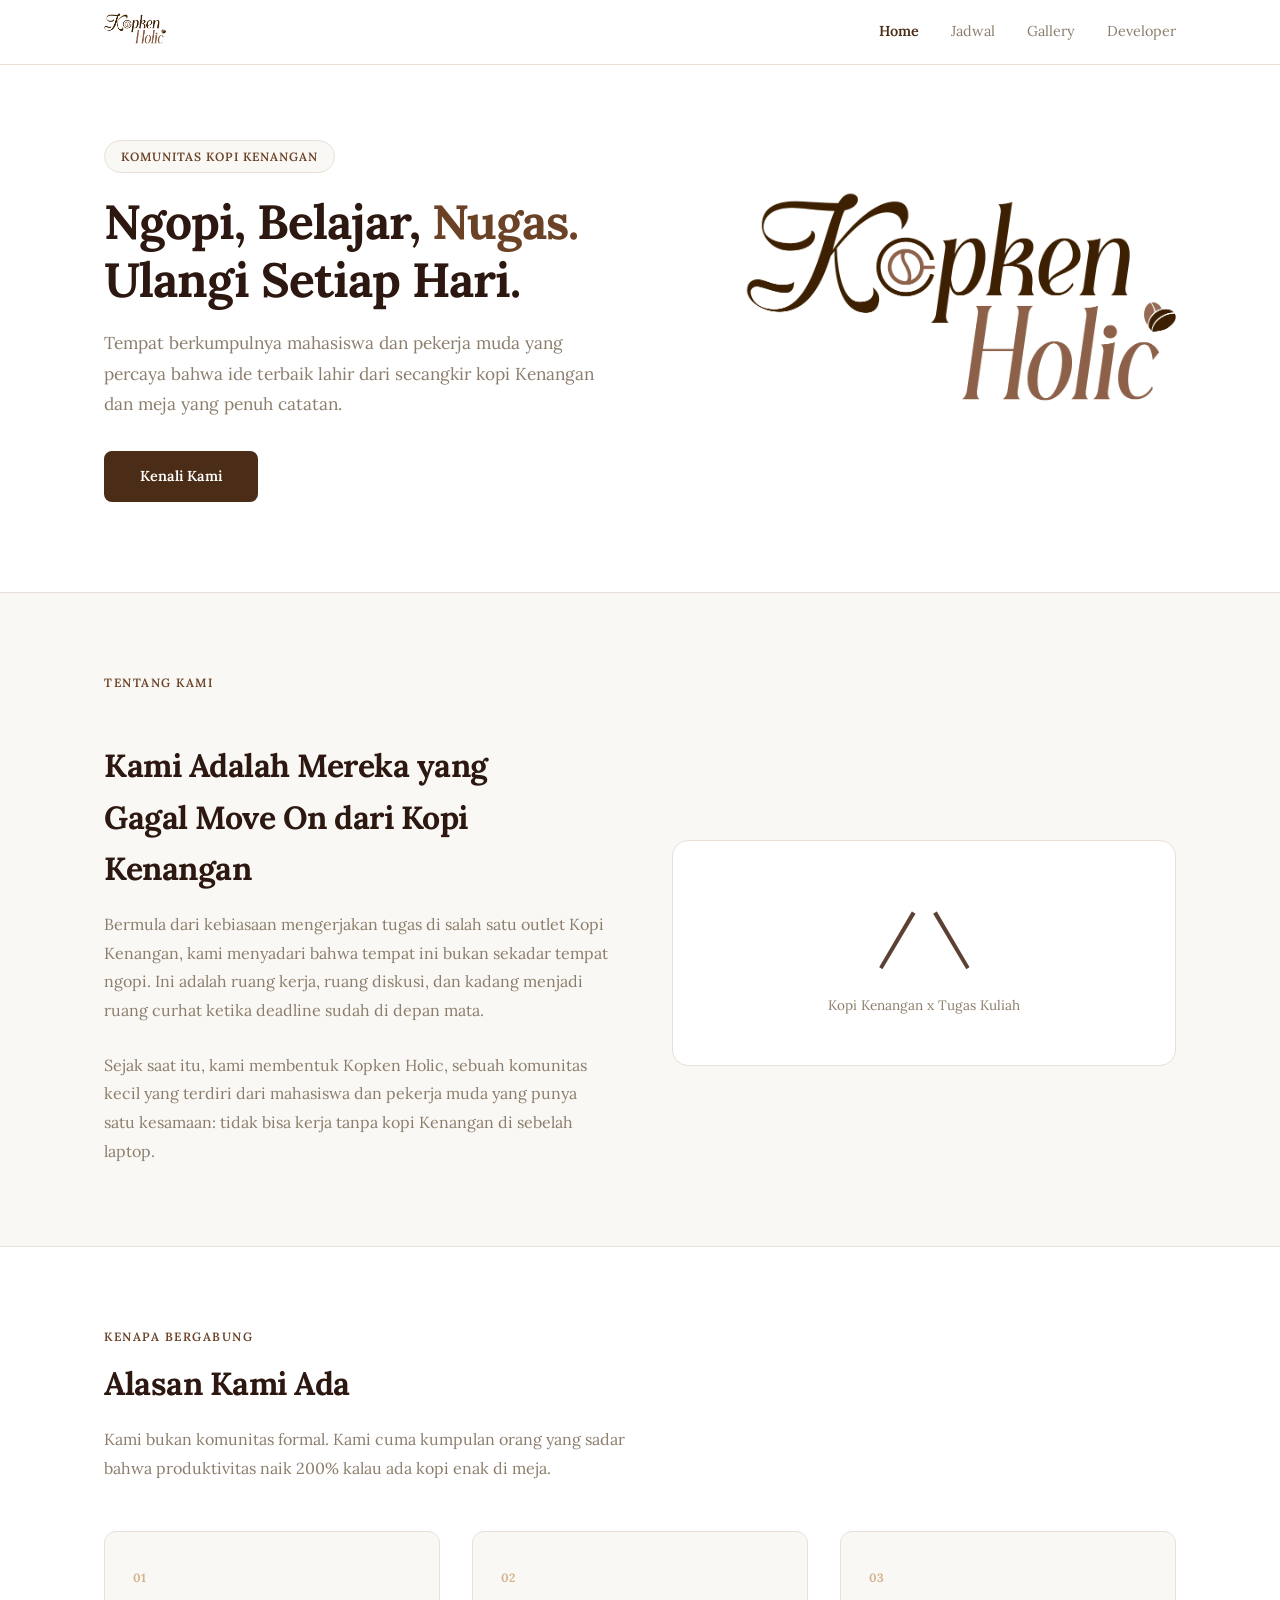
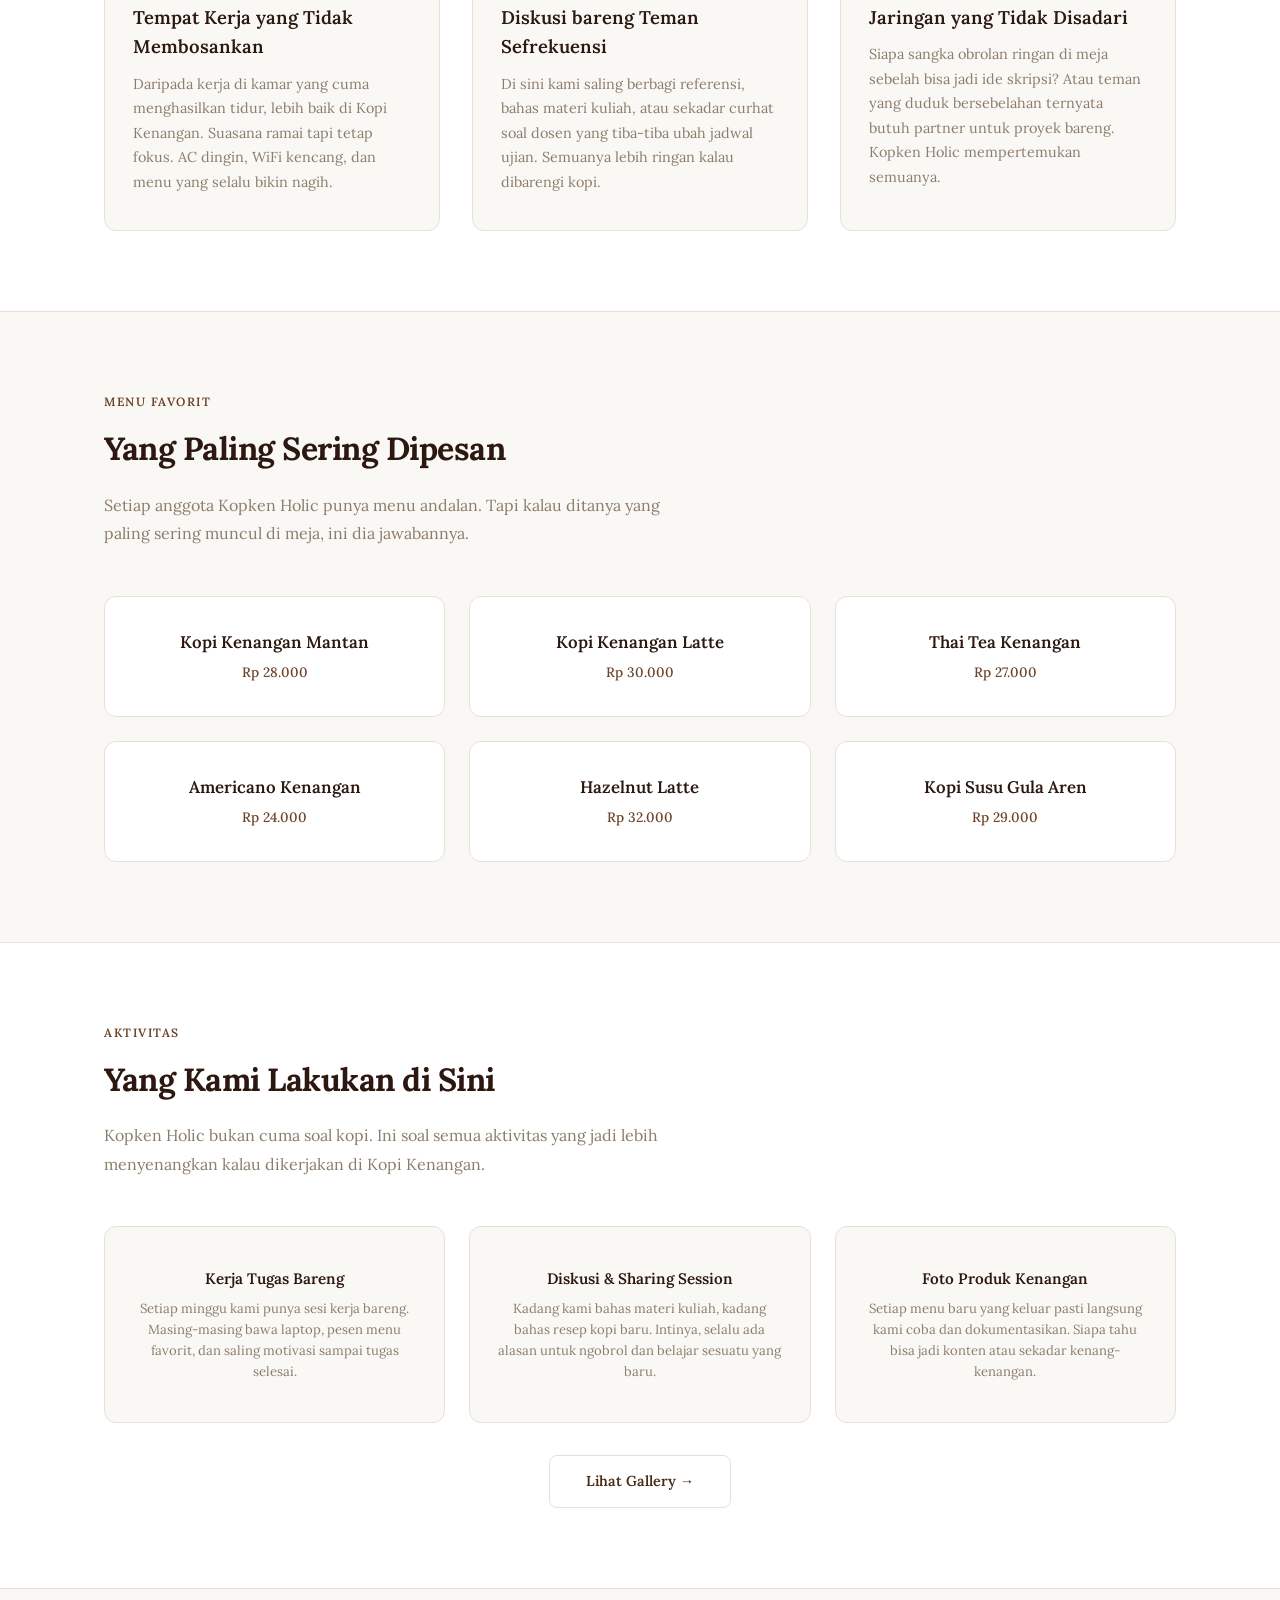
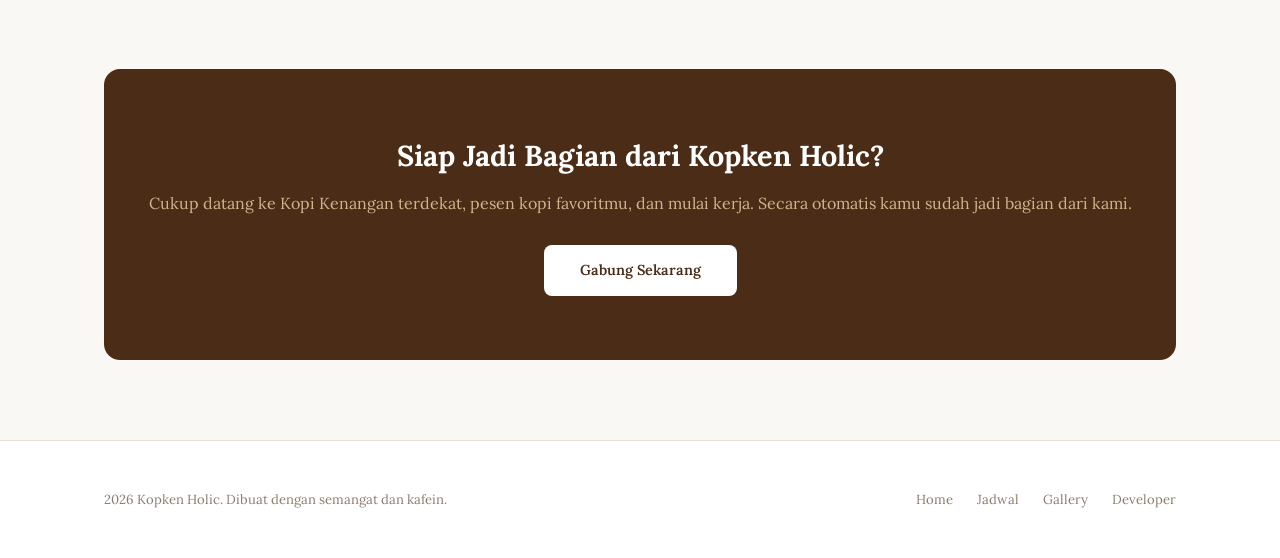
==== commit 12fc40ed: "Developer Page" ====
--- a/index.html
+++ b/index.html
@@ -27,6 +27,7 @@
         <a href="index.html" class="is-active">Home</a>
         <a href="pages/jadwal.html">Jadwal</a>
         <a href="pages/gallery.html">Gallery</a>
+        <a href="pages/developer.html">Developer</a>
       </div>
     </div>
   </nav>
@@ -206,6 +207,7 @@
           <a href="index.html">Home</a>
           <a href="pages/jadwal.html">Jadwal</a>
           <a href="pages/gallery.html">Gallery</a>
+          <a href="pages/developer.html">Developer</a>
         </div>
       </div>
     </div>
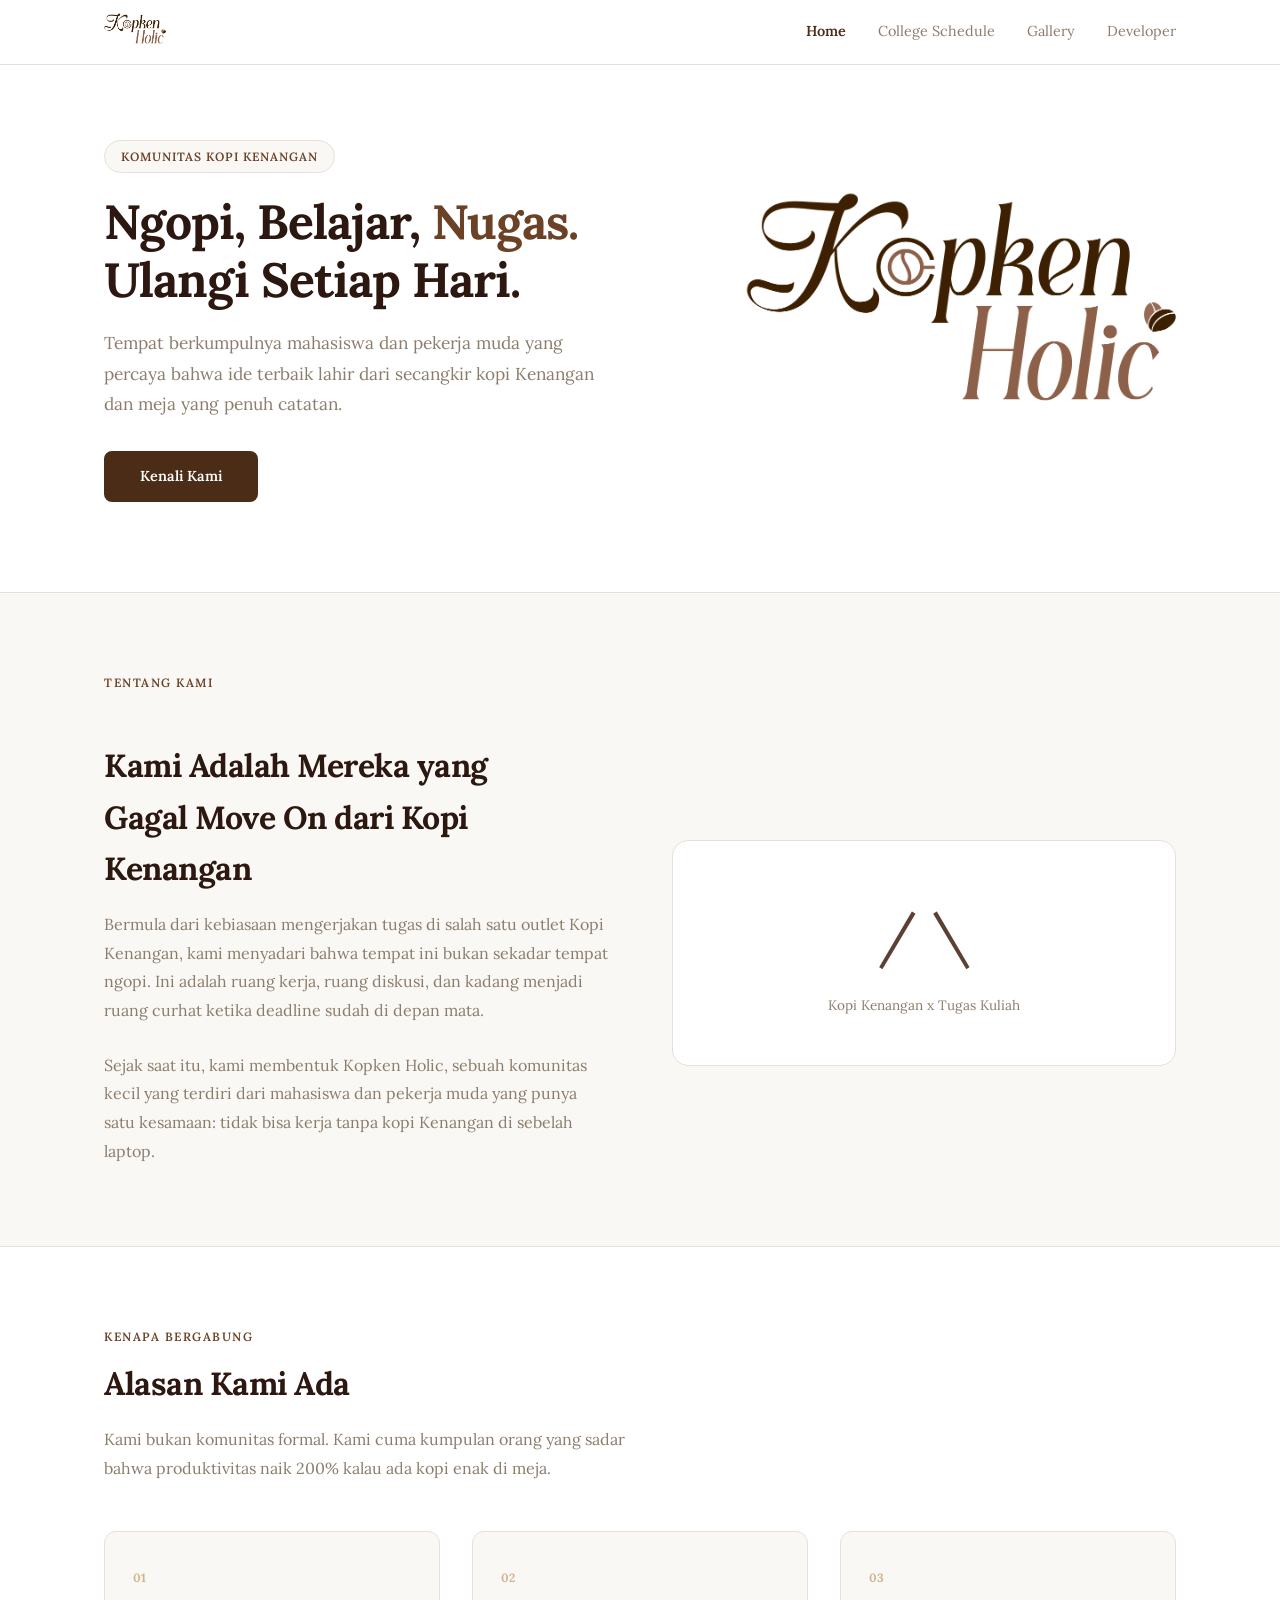
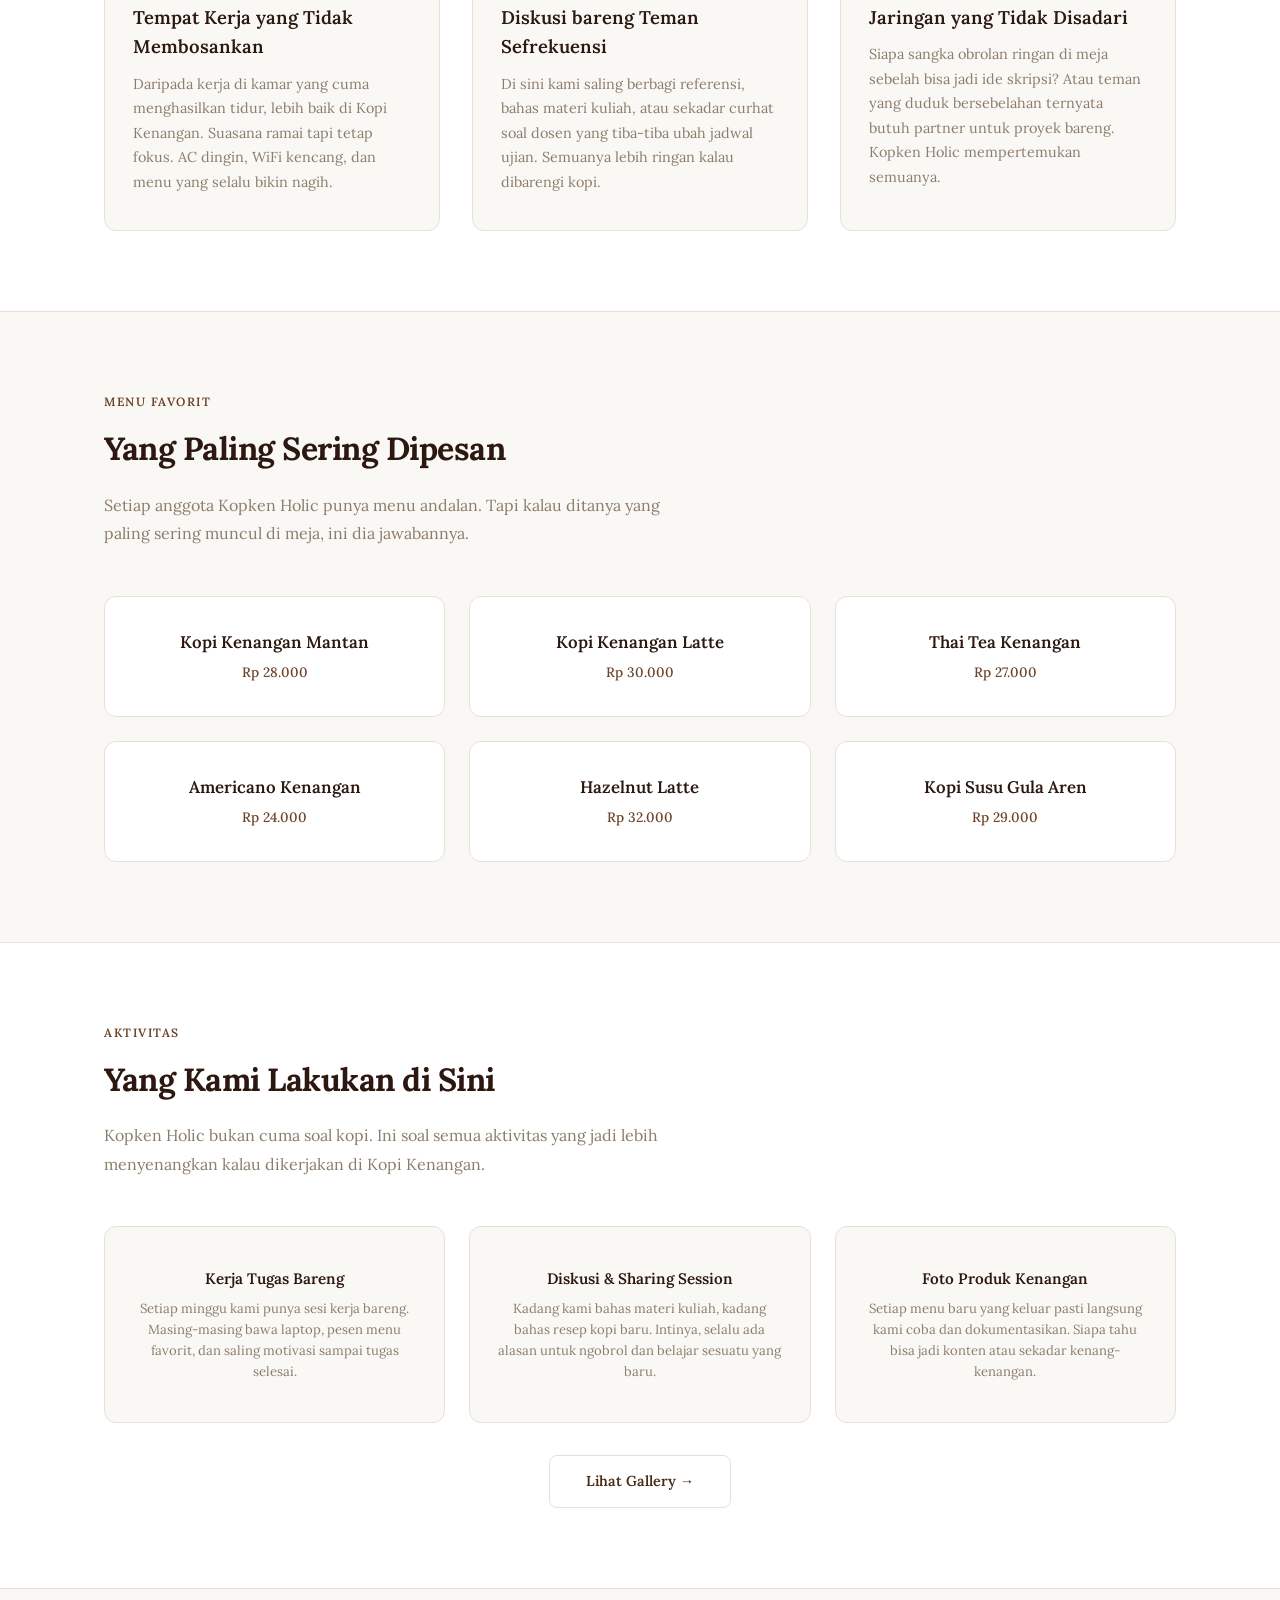
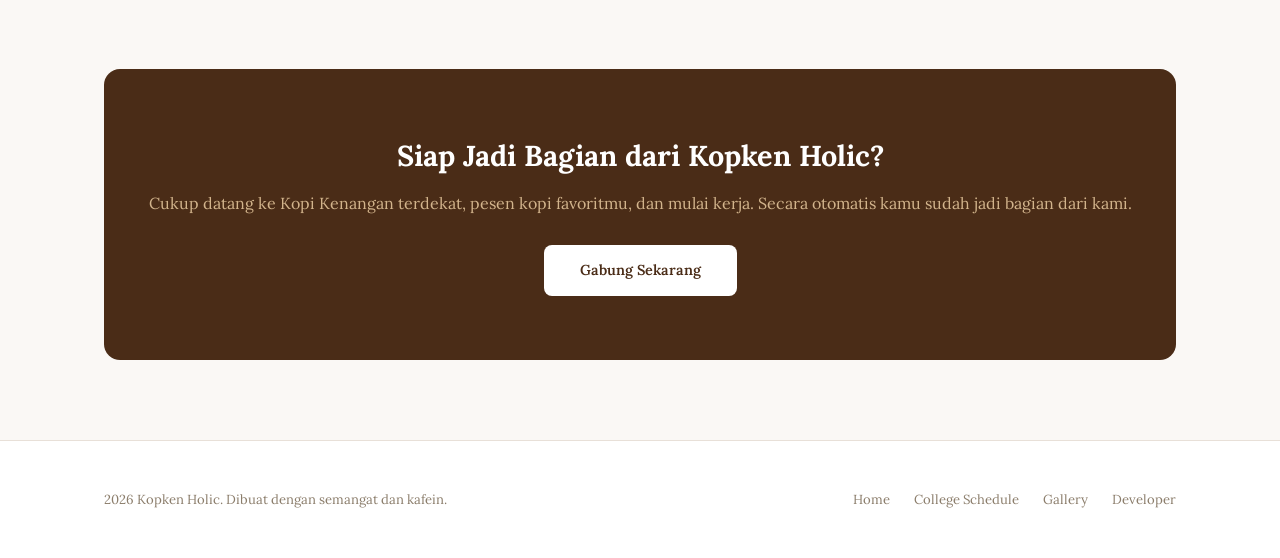
==== commit 40d6994f: "finish" ====
--- a/index.html
+++ b/index.html
@@ -25,7 +25,7 @@
       </a>
       <div class="navbar__links">
         <a href="index.html" class="is-active">Home</a>
-        <a href="pages/jadwal.html">Jadwal</a>
+        <a href="pages/jadwal.html">College Schedule</a>
         <a href="pages/gallery.html">Gallery</a>
         <a href="pages/developer.html">Developer</a>
       </div>
@@ -205,7 +205,7 @@
         <div class="footer__text">2026 Kopken Holic. Dibuat dengan semangat dan kafein.</div>
         <div class="footer__links">
           <a href="index.html">Home</a>
-          <a href="pages/jadwal.html">Jadwal</a>
+          <a href="pages/jadwal.html">College Schedule</a>
           <a href="pages/gallery.html">Gallery</a>
           <a href="pages/developer.html">Developer</a>
         </div>
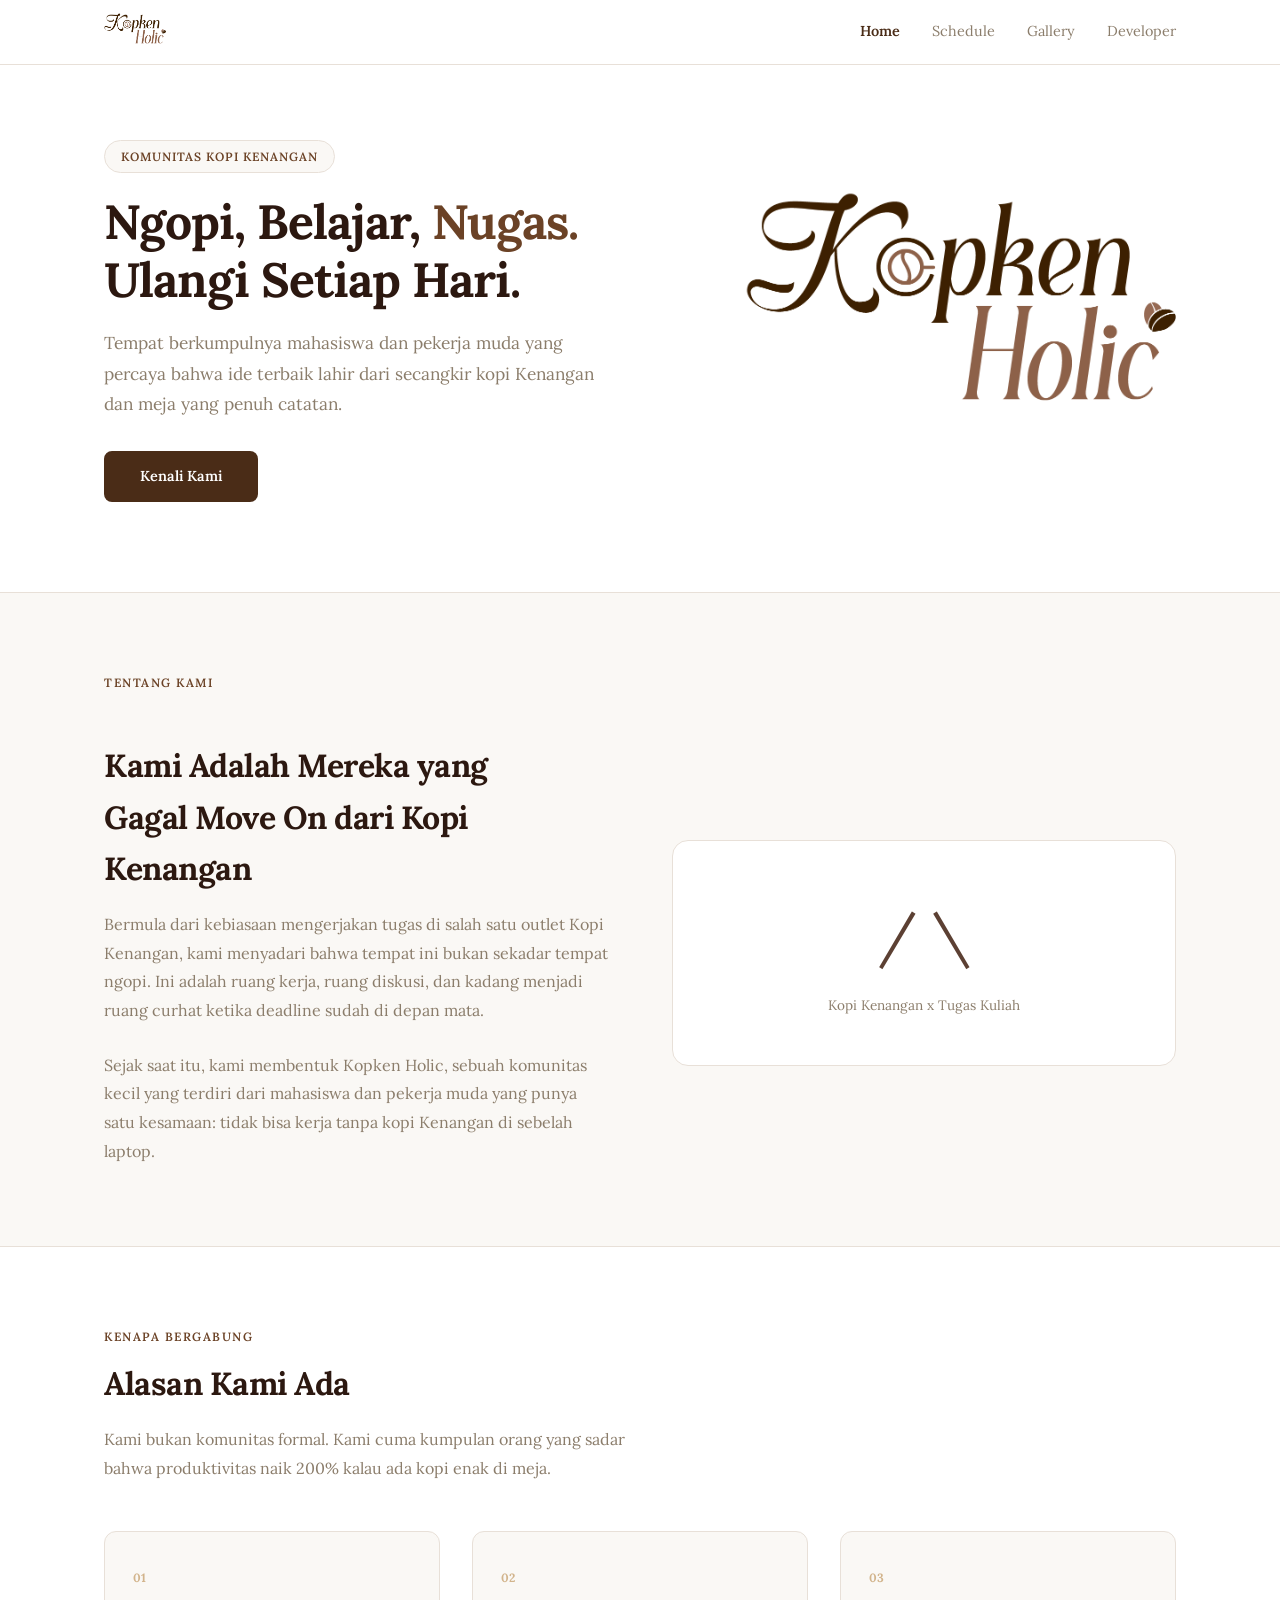
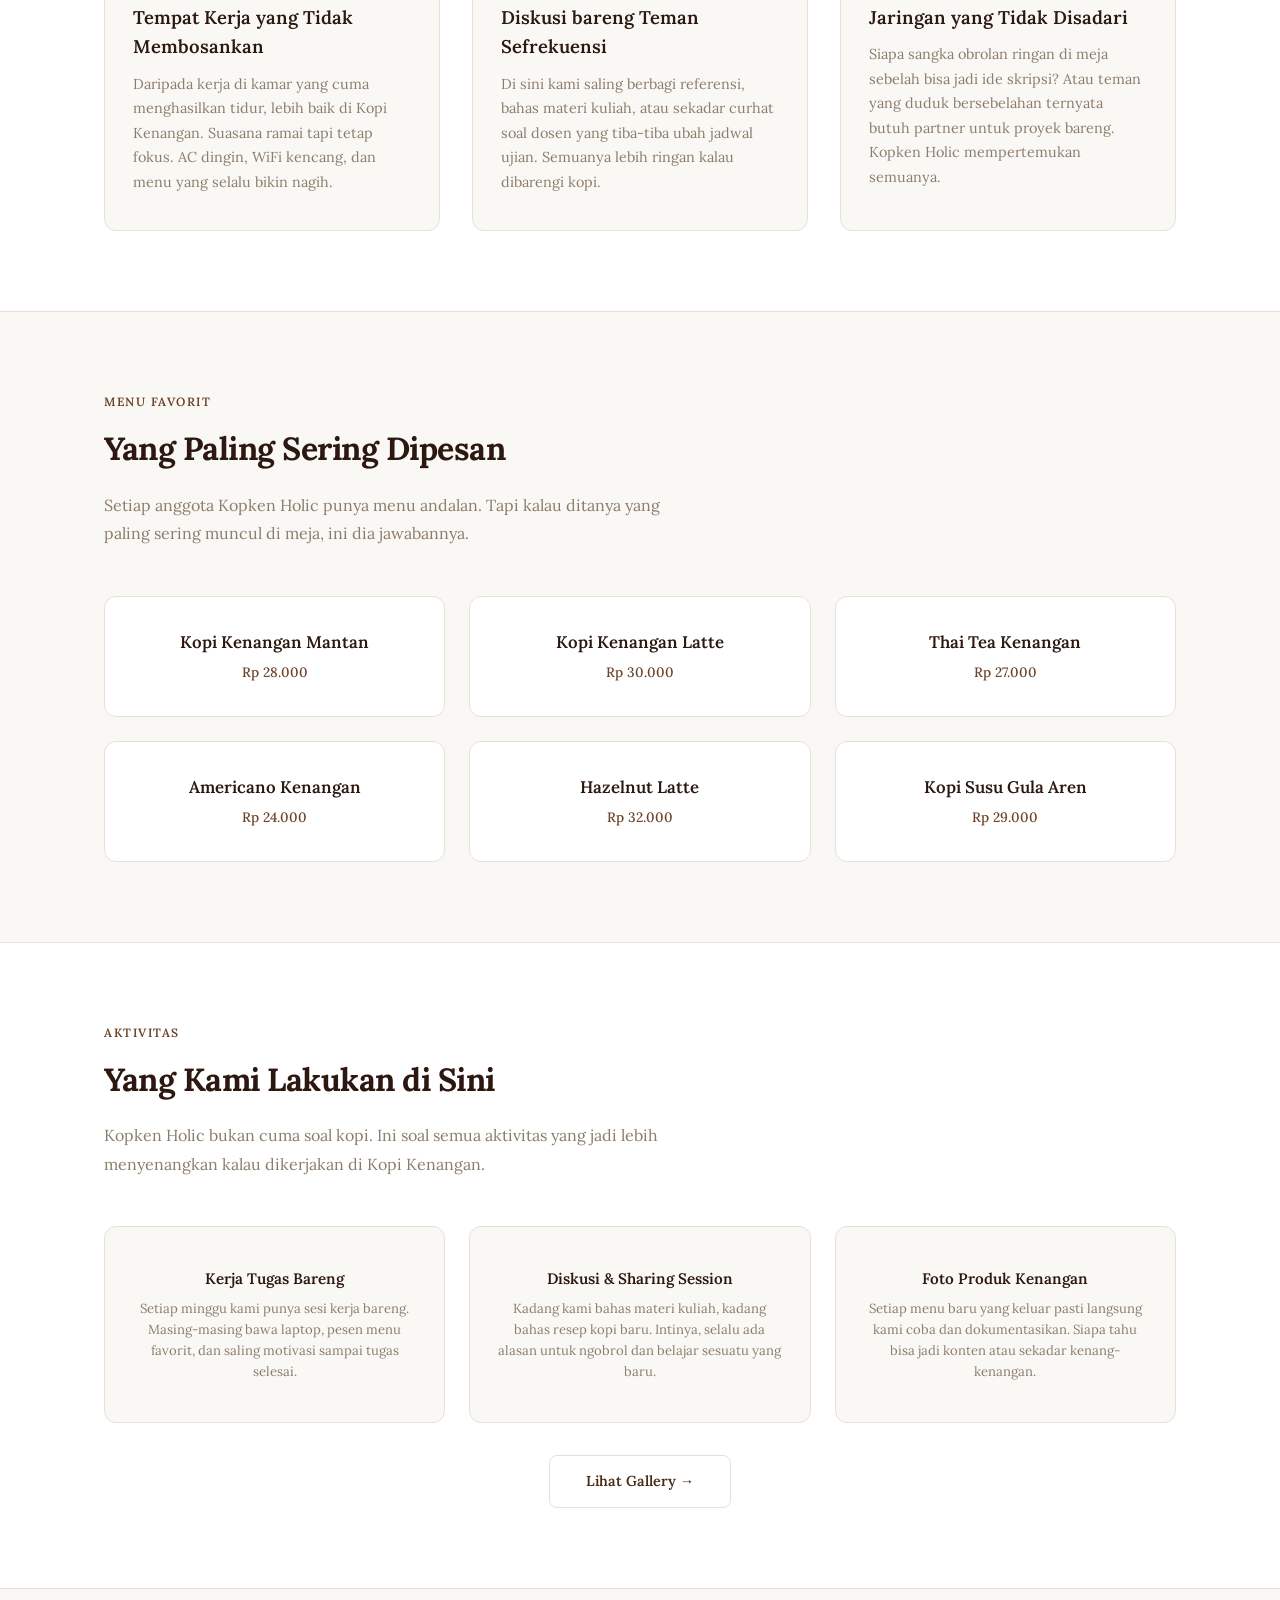
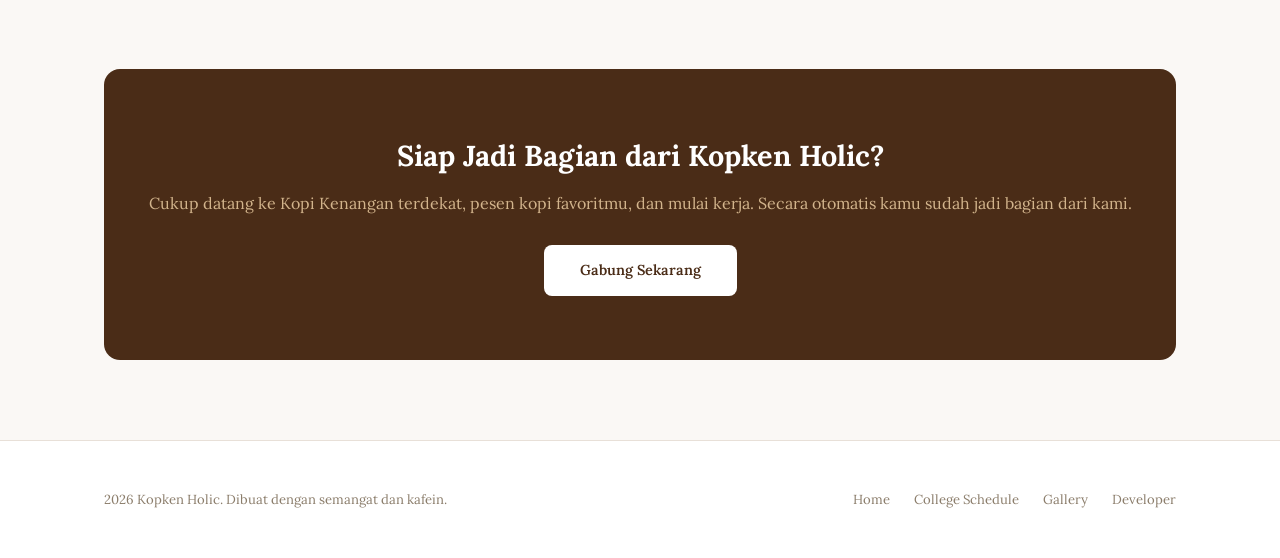
==== commit f534140c: "Penambahan humbergem menu serta responsifitas jadwal" ====
--- a/index.html
+++ b/index.html
@@ -25,12 +25,75 @@
       </a>
       <div class="navbar__links">
         <a href="index.html" class="is-active">Home</a>
-        <a href="pages/jadwal.html">College Schedule</a>
+        <a href="pages/jadwal.html">Schedule</a>
         <a href="pages/gallery.html">Gallery</a>
         <a href="pages/developer.html">Developer</a>
       </div>
+      <!-- Hamburger Toggle Button -->
+      <button class="navbar__hamburger" id="navToggle" aria-label="Buka Menu" aria-expanded="false">
+        <span class="hamburger-line"></span>
+        <span class="hamburger-line"></span>
+        <span class="hamburger-line"></span>
+      </button>
     </div>
   </nav>
+
+  <!-- Fullscreen Mobile Menu Overlay -->
+  <div class="mobile-menu" id="mobileMenu" aria-hidden="true">
+    <div class="mobile-menu__header">
+      <a href="index.html" class="mobile-menu__logo">
+        <img src="Logo/LogoKopkenHolic.png" alt="Kopken Holic" height="38">
+      </a>
+      <button class="mobile-menu__close" id="menuCloseBtn" aria-label="Tutup Menu">
+        <span>&times;</span>
+      </button>
+    </div>
+    <div class="mobile-menu__body">
+      <span class="mobile-menu__eyebrow">Navigasi Komunitas</span>
+      <ul class="mobile-menu__links">
+        <li class="mobile-menu__item">
+          <a href="index.html" class="mobile-menu__link is-active">
+            <span class="mobile-menu__link-left">
+              <span class="mobile-menu__num">01</span>
+              <span>Home</span>
+            </span>
+            <span class="mobile-menu__arrow">&rarr;</span>
+          </a>
+        </li>
+        <li class="mobile-menu__item">
+          <a href="pages/jadwal.html" class="mobile-menu__link">
+            <span class="mobile-menu__link-left">
+              <span class="mobile-menu__num">02</span>
+              <span>Schedule</span>
+            </span>
+            <span class="mobile-menu__arrow">&rarr;</span>
+          </a>
+        </li>
+        <li class="mobile-menu__item">
+          <a href="pages/gallery.html" class="mobile-menu__link">
+            <span class="mobile-menu__link-left">
+              <span class="mobile-menu__num">03</span>
+              <span>Gallery</span>
+            </span>
+            <span class="mobile-menu__arrow">&rarr;</span>
+          </a>
+        </li>
+        <li class="mobile-menu__item">
+          <a href="pages/developer.html" class="mobile-menu__link">
+            <span class="mobile-menu__link-left">
+              <span class="mobile-menu__num">04</span>
+              <span>Developer</span>
+            </span>
+            <span class="mobile-menu__arrow">&rarr;</span>
+          </a>
+        </li>
+      </ul>
+    </div>
+    <div class="mobile-menu__footer">
+      <p class="mobile-menu__quote">&ldquo;Ngopi, Belajar, Nugas. Ulangi Setiap Hari.&rdquo;</p>
+      <span class="mobile-menu__copyright">&copy; 2026 Kopken Holic. All rights reserved.</span>
+    </div>
+  </div>
 
   <!-- Hero -->
   <section class="hero">
@@ -213,6 +276,7 @@
     </div>
   </footer>
 
+  <script src="js/navbar.js"></script>
 </body>
 
 </html>
--- a/css/style.css
+++ b/css/style.css
@@ -59,6 +59,240 @@
   font-weight: 600;
 }
 
+/* ===== HAMBURGER BUTTON ===== */
+.navbar__hamburger {
+  display: none;
+  flex-direction: column;
+  justify-content: center;
+  align-items: center;
+  gap: 5px;
+  width: 42px;
+  height: 42px;
+  background-color: var(--cream);
+  border: 1px solid var(--border);
+  border-radius: 10px;
+  cursor: pointer;
+  padding: 0;
+  transition: all 0.25s ease;
+  z-index: 1002;
+}
+
+.navbar__hamburger:hover {
+  background-color: #f2e9de;
+  border-color: var(--brown-light);
+}
+
+.hamburger-line {
+  display: block;
+  width: 20px;
+  height: 2px;
+  background-color: var(--brown-dark);
+  border-radius: 2px;
+  transition: transform 0.3s cubic-bezier(0.16, 1, 0.3, 1), opacity 0.2s ease;
+}
+
+.navbar__hamburger.is-active .hamburger-line:nth-child(1) {
+  transform: translateY(7px) rotate(45deg);
+}
+
+.navbar__hamburger.is-active .hamburger-line:nth-child(2) {
+  opacity: 0;
+}
+
+.navbar__hamburger.is-active .hamburger-line:nth-child(3) {
+  transform: translateY(-7px) rotate(-45deg);
+}
+
+/* ===== FULLSCREEN MOBILE MENU ===== */
+body.nav-open {
+  overflow: hidden !important;
+  touch-action: none;
+}
+
+.mobile-menu {
+  position: fixed;
+  top: 0;
+  left: 0;
+  width: 100%;
+  height: 100vh;
+  height: 100dvh;
+  background: radial-gradient(circle at 85% 15%, #FFFFFF 0%, #FAF6F0 50%, #F4ECE0 100%);
+  z-index: 1000;
+  display: flex;
+  flex-direction: column;
+  justify-content: space-between;
+  padding: 20px 24px 32px;
+  opacity: 0;
+  visibility: hidden;
+  pointer-events: none;
+  transform: scale(0.98) translateY(-8px);
+  transition: opacity 0.35s cubic-bezier(0.16, 1, 0.3, 1), 
+              transform 0.35s cubic-bezier(0.16, 1, 0.3, 1), 
+              visibility 0.35s ease;
+  overflow-y: auto;
+  box-sizing: border-box;
+}
+
+.mobile-menu.is-active {
+  opacity: 1;
+  visibility: visible;
+  pointer-events: auto;
+  transform: scale(1) translateY(0);
+}
+
+.mobile-menu__header {
+  display: flex;
+  justify-content: space-between;
+  align-items: center;
+  padding-bottom: 18px;
+  border-bottom: 1px solid var(--border);
+}
+
+.mobile-menu__logo img {
+  height: 38px;
+  width: auto;
+  display: block;
+}
+
+.mobile-menu__close {
+  width: 40px;
+  height: 40px;
+  border-radius: 50%;
+  border: 1px solid var(--border);
+  background: var(--white);
+  color: var(--brown-dark);
+  font-size: 1.5rem;
+  display: flex;
+  align-items: center;
+  justify-content: center;
+  cursor: pointer;
+  line-height: 1;
+  transition: all 0.25s ease;
+  box-shadow: 0 2px 8px rgba(74, 44, 23, 0.05);
+}
+
+.mobile-menu__close:hover {
+  background: var(--cream);
+  transform: rotate(90deg);
+}
+
+.mobile-menu__body {
+  padding: 30px 0;
+  display: flex;
+  flex-direction: column;
+  justify-content: center;
+}
+
+.mobile-menu__eyebrow {
+  display: inline-block;
+  font-size: 0.72rem;
+  font-weight: 700;
+  letter-spacing: 2px;
+  text-transform: uppercase;
+  color: var(--brown-accent);
+  margin-bottom: 20px;
+}
+
+.mobile-menu__links {
+  list-style: none;
+  padding: 0;
+  margin: 0;
+  display: flex;
+  flex-direction: column;
+  gap: 12px;
+}
+
+.mobile-menu__item {
+  transform: translateY(20px);
+  opacity: 0;
+  transition: transform 0.4s cubic-bezier(0.16, 1, 0.3, 1), opacity 0.4s ease;
+}
+
+.mobile-menu.is-active .mobile-menu__item {
+  transform: translateY(0);
+  opacity: 1;
+}
+
+.mobile-menu.is-active .mobile-menu__item:nth-child(1) { transition-delay: 0.06s; }
+.mobile-menu.is-active .mobile-menu__item:nth-child(2) { transition-delay: 0.12s; }
+.mobile-menu.is-active .mobile-menu__item:nth-child(3) { transition-delay: 0.18s; }
+.mobile-menu.is-active .mobile-menu__item:nth-child(4) { transition-delay: 0.24s; }
+
+.mobile-menu__link {
+  display: flex;
+  align-items: center;
+  justify-content: space-between;
+  padding: 15px 20px;
+  border-radius: 14px;
+  font-size: 1.25rem;
+  font-weight: 600;
+  color: var(--text-dark);
+  text-decoration: none;
+  background-color: rgba(255, 255, 255, 0.75);
+  border: 1px solid rgba(232, 224, 216, 0.85);
+  box-shadow: 0 2px 10px rgba(74, 44, 23, 0.03);
+  transition: all 0.25s ease;
+}
+
+.mobile-menu__link-left {
+  display: flex;
+  align-items: center;
+  gap: 16px;
+}
+
+.mobile-menu__num {
+  font-size: 0.75rem;
+  font-weight: 700;
+  color: var(--brown-accent);
+  letter-spacing: 0.5px;
+}
+
+.mobile-menu__arrow {
+  font-size: 1.1rem;
+  color: var(--brown-light);
+  transition: transform 0.25s ease, color 0.25s ease;
+}
+
+.mobile-menu__link:hover,
+.mobile-menu__link.is-active {
+  background-color: var(--white);
+  color: var(--brown-dark);
+  border-color: var(--brown-light);
+  transform: translateX(4px);
+  box-shadow: 0 4px 18px rgba(74, 44, 23, 0.09);
+}
+
+.mobile-menu__link.is-active {
+  border-left: 5px solid var(--brown-medium);
+  font-weight: 700;
+}
+
+.mobile-menu__link:hover .mobile-menu__arrow,
+.mobile-menu__link.is-active .mobile-menu__arrow {
+  color: var(--brown-medium);
+  transform: translateX(4px);
+}
+
+.mobile-menu__footer {
+  padding-top: 20px;
+  border-top: 1px solid var(--border);
+  display: flex;
+  flex-direction: column;
+  gap: 8px;
+}
+
+.mobile-menu__quote {
+  font-size: 0.85rem;
+  color: var(--brown-medium);
+  font-style: italic;
+  line-height: 1.45;
+}
+
+.mobile-menu__copyright {
+  font-size: 0.75rem;
+  color: var(--text-muted);
+}
+
 /* ===== CONTAINER ===== */
 .container {
   max-width: 1120px;
@@ -428,6 +662,14 @@
 }
 
 @media (max-width: 768px) {
+  .navbar__links {
+    display: none !important;
+  }
+
+  .navbar__hamburger {
+    display: flex !important;
+  }
+
   .hero {
     padding: 100px 0 60px;
   }
